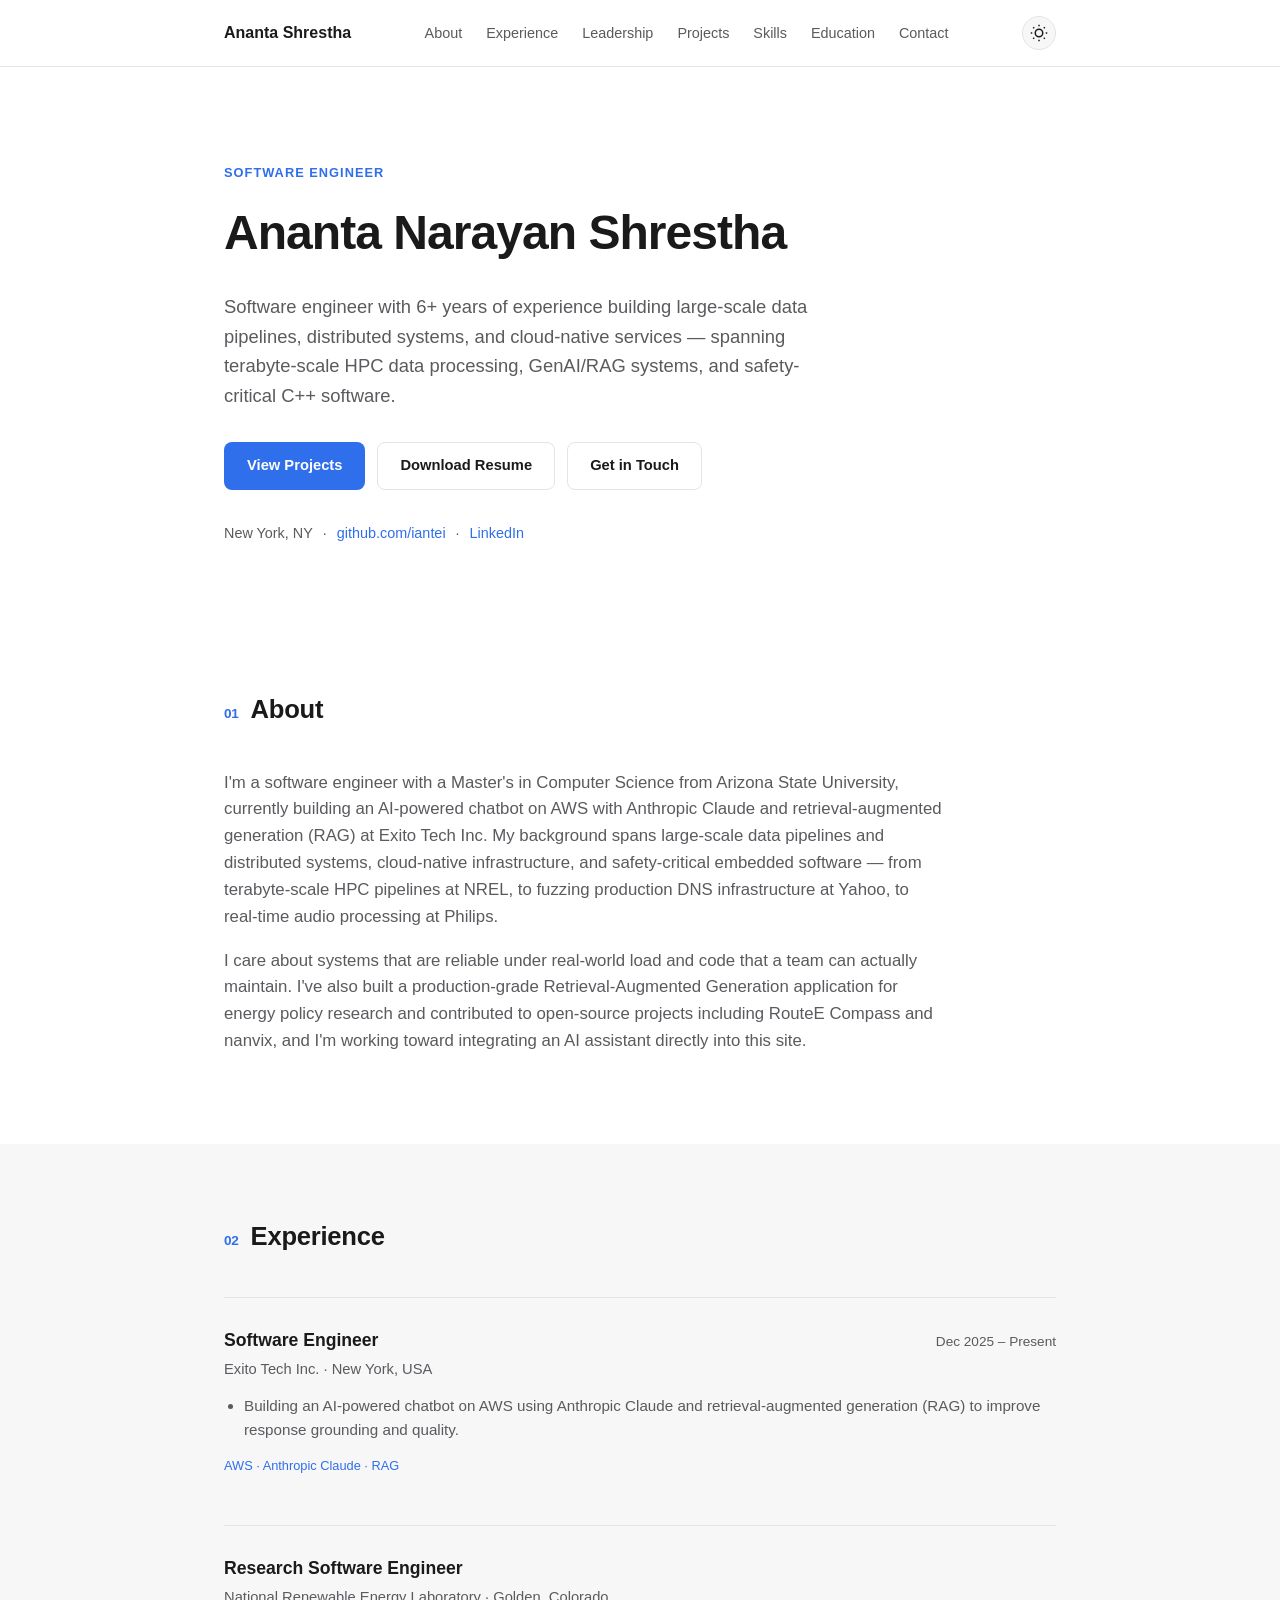
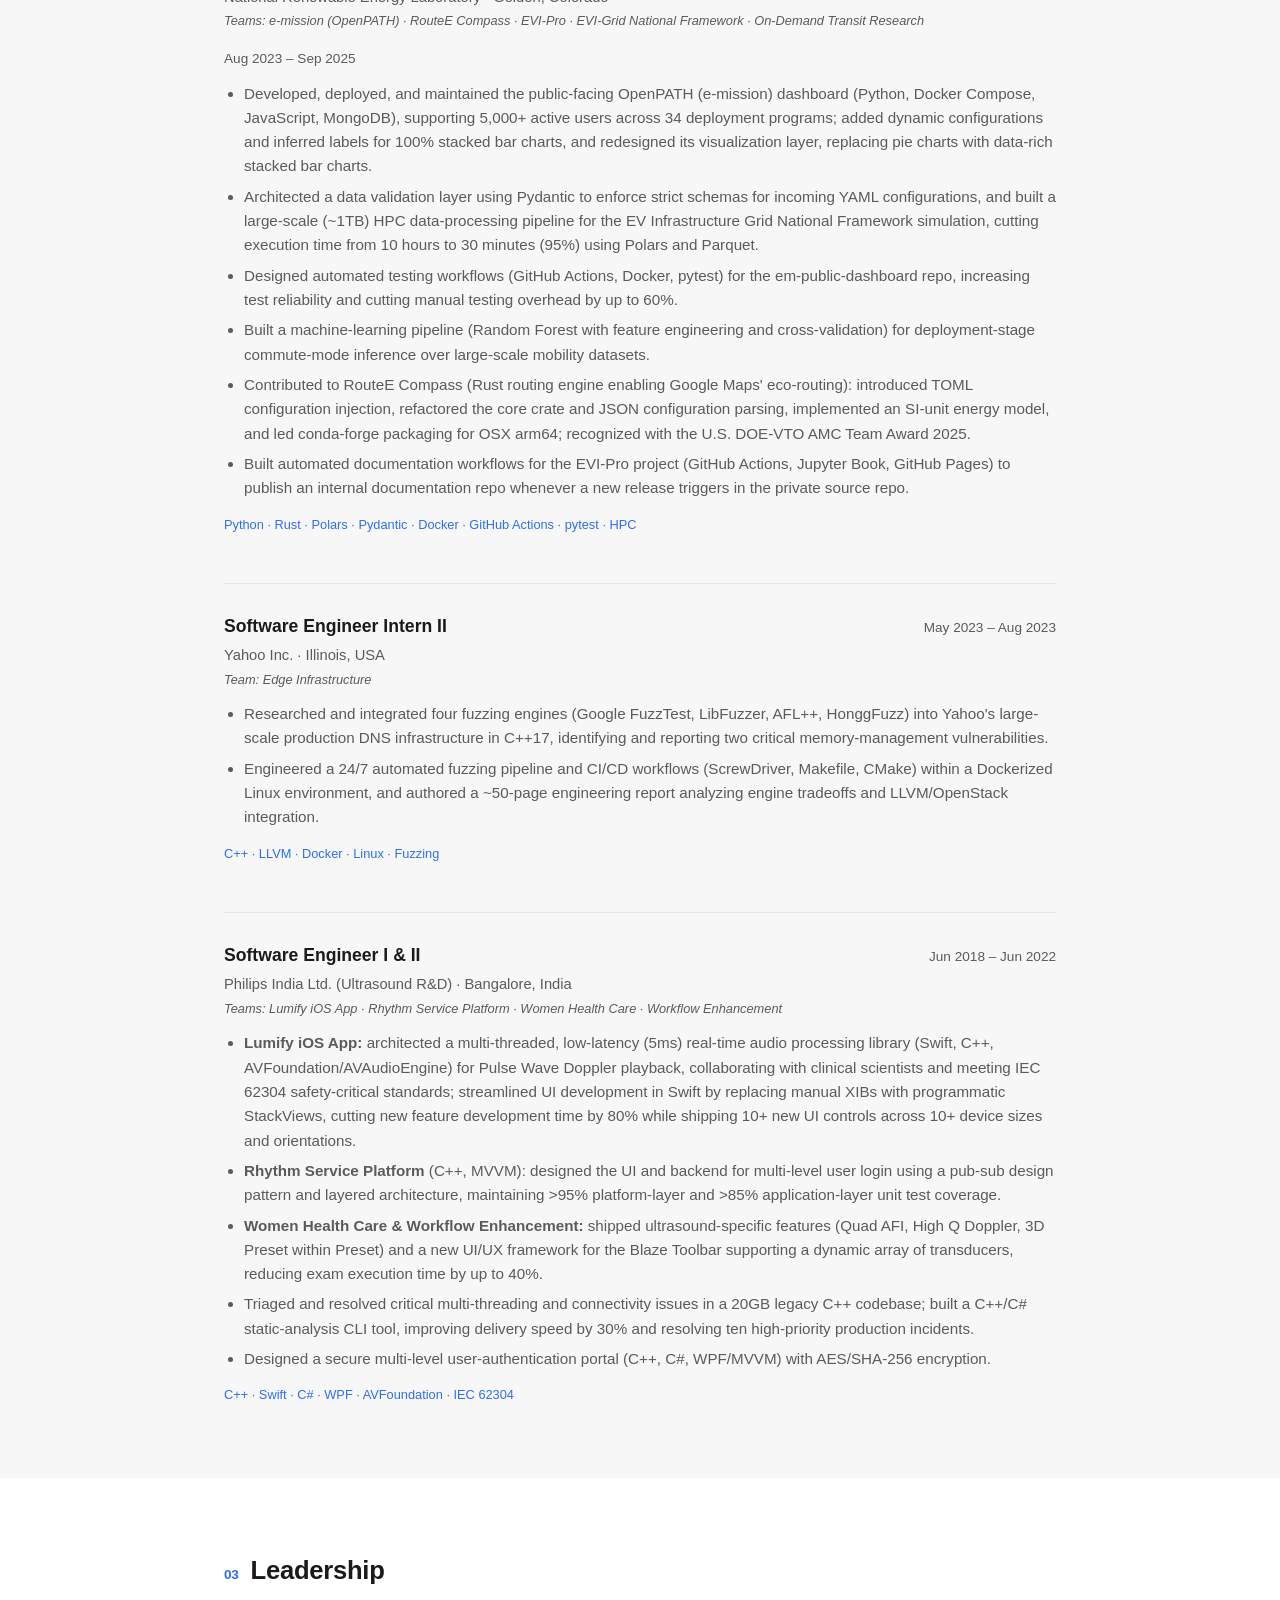
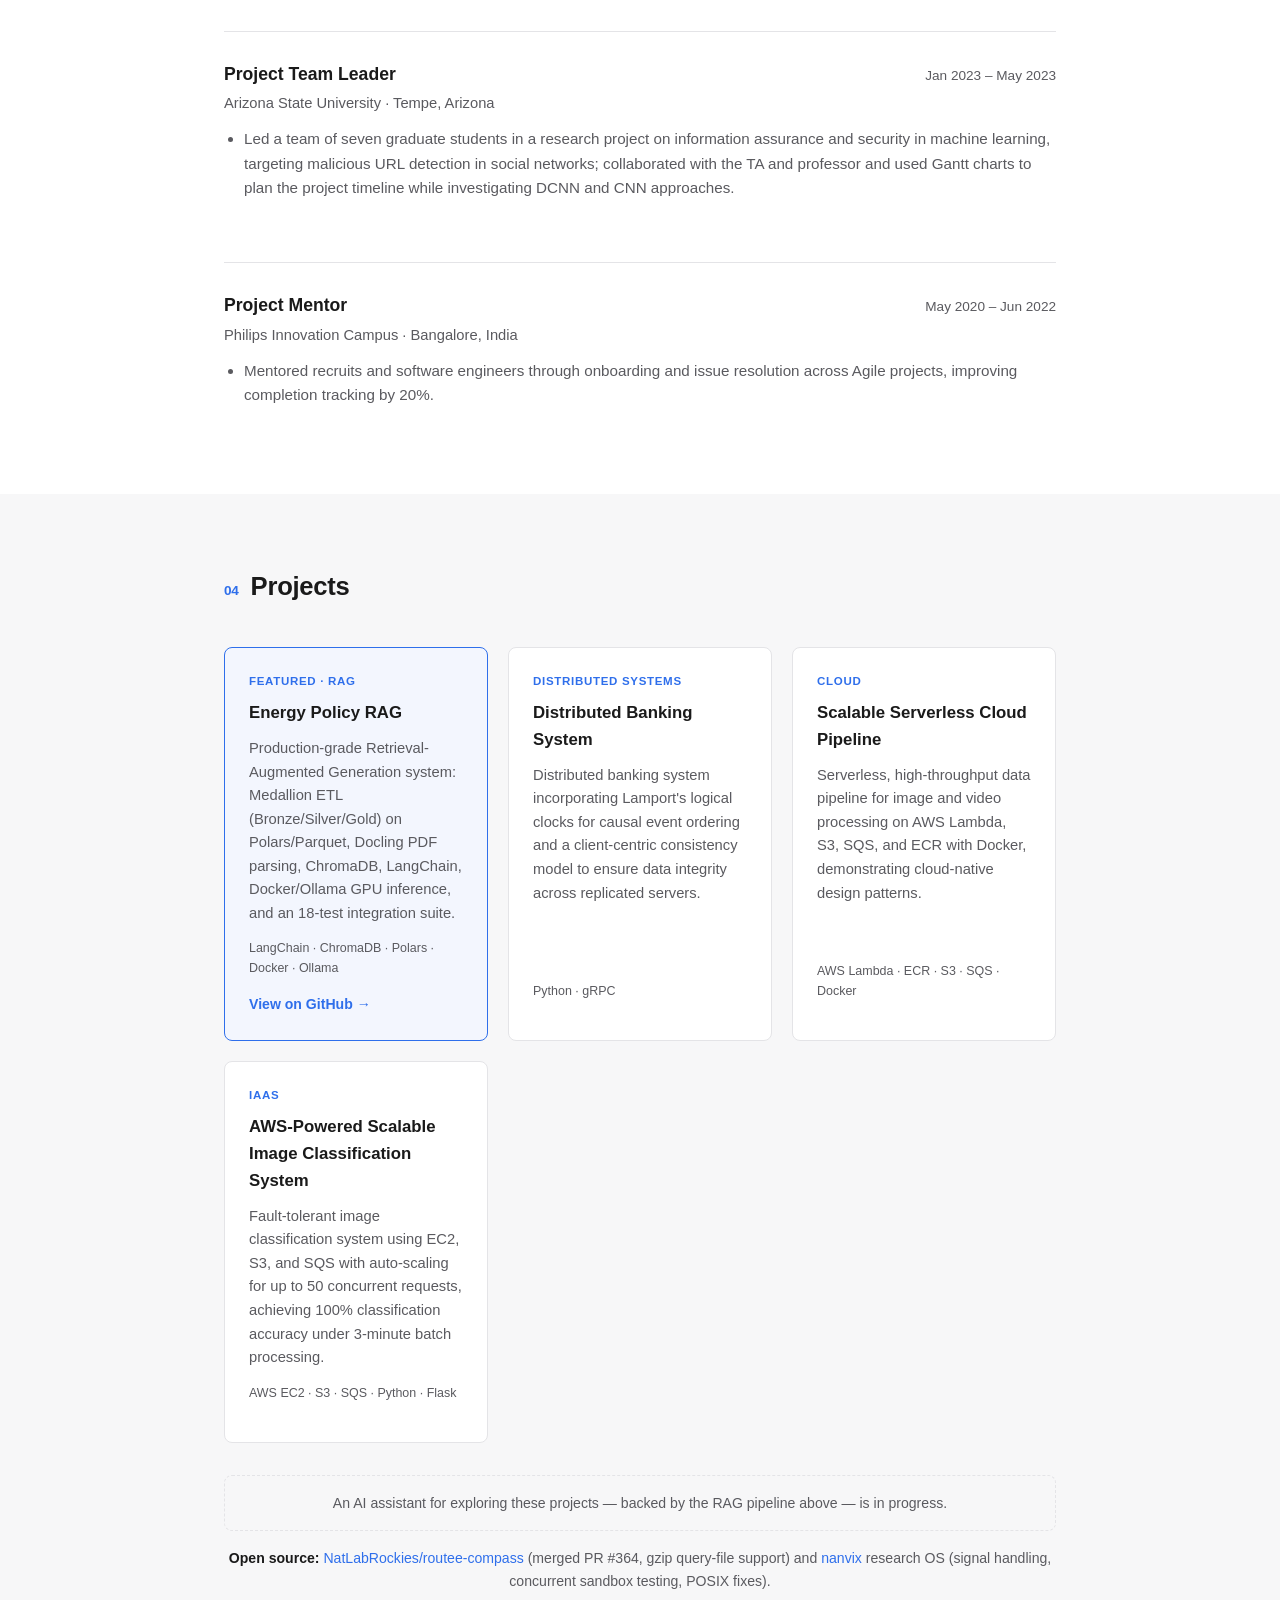
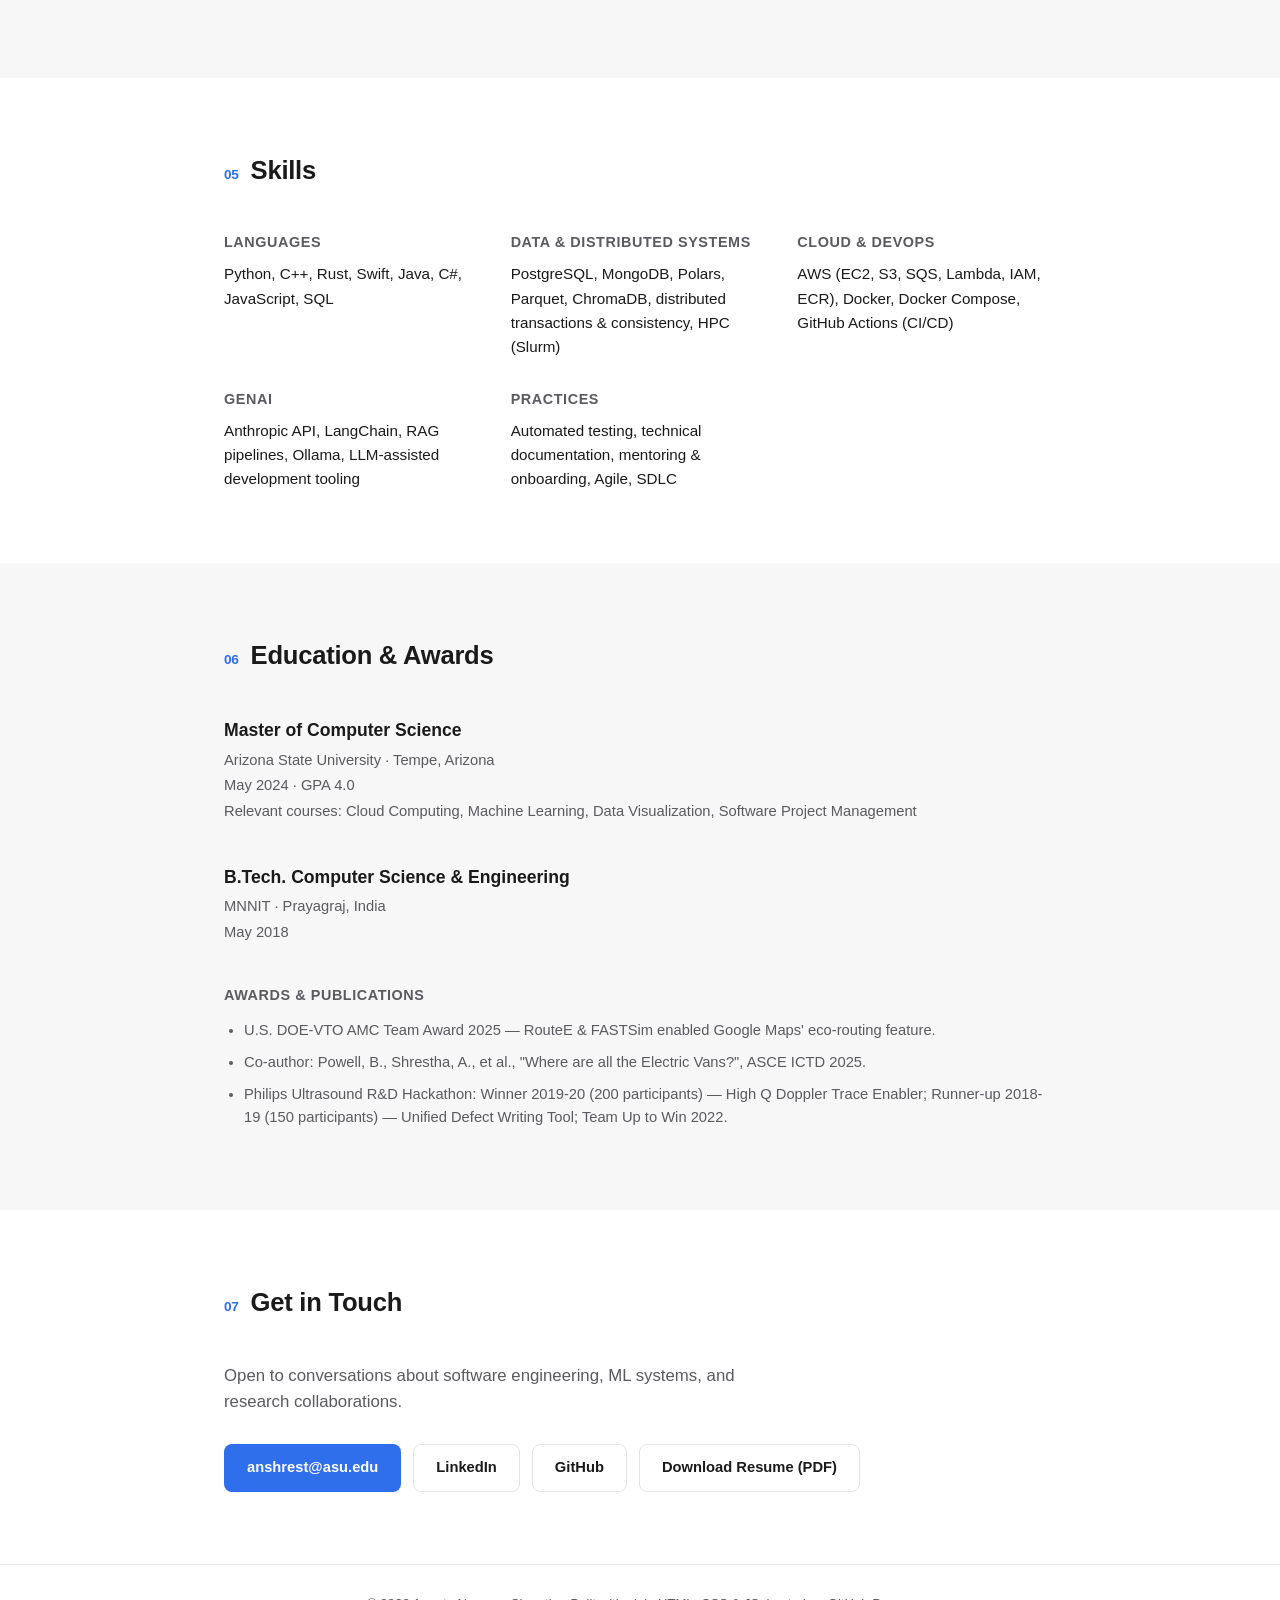
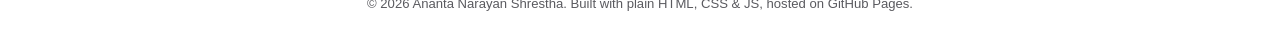
==== index.html @ 51c5fb1a "Expand website detail while keeping resume distilled Add team breakdowns to each experience entry, r" ====
<!DOCTYPE html>
<html lang="en">
<head>
<meta charset="UTF-8">
<meta name="viewport" content="width=device-width, initial-scale=1.0">
<title>Ananta Narayan Shrestha — Software Engineer</title>
<meta name="description" content="Portfolio of Ananta Narayan Shrestha — Software Engineer specializing in ML pipelines, systems programming, and cloud infrastructure.">
<link rel="icon" href="data:,">
<link rel="stylesheet" href="styles.css">
</head>
<body>

<header class="site-header">
  <nav class="nav">
    <a href="#top" class="nav-brand">Ananta Shrestha</a>
    <button class="nav-toggle" id="navToggle" aria-label="Toggle menu" aria-expanded="false">
      <span></span><span></span><span></span>
    </button>
    <ul class="nav-links" id="navLinks">
      <li><a href="#about">About</a></li>
      <li><a href="#experience">Experience</a></li>
      <li><a href="#leadership">Leadership</a></li>
      <li><a href="#projects">Projects</a></li>
      <li><a href="#skills">Skills</a></li>
      <li><a href="#education">Education</a></li>
      <li><a href="#contact">Contact</a></li>
    </ul>
    <button class="theme-toggle" id="themeToggle" aria-label="Toggle dark mode">
      <svg class="icon-sun" width="18" height="18" viewBox="0 0 24 24" fill="none" stroke="currentColor" stroke-width="2"><circle cx="12" cy="12" r="5"/><path d="M12 1v2M12 21v2M4.22 4.22l1.42 1.42M18.36 18.36l1.42 1.42M1 12h2M21 12h2M4.22 19.78l1.42-1.42M18.36 5.64l1.42-1.42"/></svg>
      <svg class="icon-moon" width="18" height="18" viewBox="0 0 24 24" fill="none" stroke="currentColor" stroke-width="2"><path d="M21 12.79A9 9 0 1 1 11.21 3 7 7 0 0 0 21 12.79z"/></svg>
    </button>
  </nav>
</header>

<main id="top">

  <section class="hero">
    <div class="container">
      <p class="eyebrow">Software Engineer</p>
      <h1>Ananta Narayan Shrestha</h1>
      <p class="hero-lede">
        Software engineer with 6+ years of experience building large-scale data pipelines,
        distributed systems, and cloud-native services — spanning terabyte-scale HPC data
        processing, GenAI/RAG systems, and safety-critical C++ software.
      </p>
      <div class="hero-actions">
        <a href="#projects" class="btn btn-primary">View Projects</a>
        <a href="Ananta_Shrestha_Resume.pdf" class="btn btn-secondary" download>Download Resume</a>
        <a href="#contact" class="btn btn-secondary">Get in Touch</a>
      </div>
      <div class="hero-meta">
        <span>New York, NY</span>
        <span aria-hidden="true">·</span>
        <a href="https://github.com/iantei" target="_blank" rel="noopener">github.com/iantei</a>
        <span aria-hidden="true">·</span>
        <a href="https://www.linkedin.com/in/ananta-narayan-shrestha/" target="_blank" rel="noopener">LinkedIn</a>
      </div>
    </div>
  </section>

  <section id="about" class="section">
    <div class="container">
      <h2 class="section-title"><span class="section-num">01</span> About</h2>
      <div class="about-grid">
        <p>
          I'm a software engineer with a Master's in Computer Science from Arizona State University, currently
          building an AI-powered chatbot on AWS with Anthropic Claude and retrieval-augmented generation (RAG)
          at Exito Tech Inc. My background spans large-scale data pipelines and distributed systems, cloud-native
          infrastructure, and safety-critical embedded software — from terabyte-scale HPC pipelines at NREL, to
          fuzzing production DNS infrastructure at Yahoo, to real-time audio processing at Philips.
        </p>
        <p>
          I care about systems that are reliable under real-world load and code that a team can actually
          maintain. I've also built a production-grade Retrieval-Augmented Generation application for energy
          policy research and contributed to open-source projects including RouteE Compass and nanvix, and
          I'm working toward integrating an AI assistant directly into this site.
        </p>
      </div>
    </div>
  </section>

  <section id="experience" class="section section-alt">
    <div class="container">
      <h2 class="section-title"><span class="section-num">02</span> Experience</h2>
      <div class="timeline">

        <article class="timeline-item">
          <div class="timeline-header">
            <div>
              <h3>Software Engineer</h3>
              <p class="timeline-org">Exito Tech Inc. · New York, USA</p>
            </div>
            <p class="timeline-date">Dec 2025 – Present</p>
          </div>
          <ul>
            <li>Building an AI-powered chatbot on AWS using Anthropic Claude and retrieval-augmented generation (RAG) to improve response grounding and quality.</li>
          </ul>
          <p class="timeline-tags">AWS · Anthropic Claude · RAG</p>
        </article>

        <article class="timeline-item">
          <div class="timeline-header">
            <div>
              <h3>Research Software Engineer</h3>
              <p class="timeline-org">National Renewable Energy Laboratory · Golden, Colorado</p>
              <p class="timeline-teams">Teams: e-mission (OpenPATH) · RouteE Compass · EVI-Pro · EVI-Grid National Framework · On-Demand Transit Research</p>
            </div>
            <p class="timeline-date">Aug 2023 – Sep 2025</p>
          </div>
          <ul>
            <li>Developed, deployed, and maintained the public-facing OpenPATH (e-mission) dashboard (Python, Docker Compose, JavaScript, MongoDB), supporting 5,000+ active users across 34 deployment programs; added dynamic configurations and inferred labels for 100% stacked bar charts, and redesigned its visualization layer, replacing pie charts with data-rich stacked bar charts.</li>
            <li>Architected a data validation layer using Pydantic to enforce strict schemas for incoming YAML configurations, and built a large-scale (~1TB) HPC data-processing pipeline for the EV Infrastructure Grid National Framework simulation, cutting execution time from 10 hours to 30 minutes (95%) using Polars and Parquet.</li>
            <li>Designed automated testing workflows (GitHub Actions, Docker, pytest) for the em-public-dashboard repo, increasing test reliability and cutting manual testing overhead by up to 60%.</li>
            <li>Built a machine-learning pipeline (Random Forest with feature engineering and cross-validation) for deployment-stage commute-mode inference over large-scale mobility datasets.</li>
            <li>Contributed to RouteE Compass (Rust routing engine enabling Google Maps' eco-routing): introduced TOML configuration injection, refactored the core crate and JSON configuration parsing, implemented an SI-unit energy model, and led conda-forge packaging for OSX arm64; recognized with the U.S. DOE-VTO AMC Team Award 2025.</li>
            <li>Built automated documentation workflows for the EVI-Pro project (GitHub Actions, Jupyter Book, GitHub Pages) to publish an internal documentation repo whenever a new release triggers in the private source repo.</li>
          </ul>
          <p class="timeline-tags">Python · Rust · Polars · Pydantic · Docker · GitHub Actions · pytest · HPC</p>
        </article>

        <article class="timeline-item">
          <div class="timeline-header">
            <div>
              <h3>Software Engineer Intern II</h3>
              <p class="timeline-org">Yahoo Inc. · Illinois, USA</p>
              <p class="timeline-teams">Team: Edge Infrastructure</p>
            </div>
            <p class="timeline-date">May 2023 – Aug 2023</p>
          </div>
          <ul>
            <li>Researched and integrated four fuzzing engines (Google FuzzTest, LibFuzzer, AFL++, HonggFuzz) into Yahoo's large-scale production DNS infrastructure in C++17, identifying and reporting two critical memory-management vulnerabilities.</li>
            <li>Engineered a 24/7 automated fuzzing pipeline and CI/CD workflows (ScrewDriver, Makefile, CMake) within a Dockerized Linux environment, and authored a ~50-page engineering report analyzing engine tradeoffs and LLVM/OpenStack integration.</li>
          </ul>
          <p class="timeline-tags">C++ · LLVM · Docker · Linux · Fuzzing</p>
        </article>

        <article class="timeline-item">
          <div class="timeline-header">
            <div>
              <h3>Software Engineer I &amp; II</h3>
              <p class="timeline-org">Philips India Ltd. (Ultrasound R&amp;D) · Bangalore, India</p>
              <p class="timeline-teams">Teams: Lumify iOS App · Rhythm Service Platform · Women Health Care · Workflow Enhancement</p>
            </div>
            <p class="timeline-date">Jun 2018 – Jun 2022</p>
          </div>
          <ul>
            <li><strong>Lumify iOS App:</strong> architected a multi-threaded, low-latency (5ms) real-time audio processing library (Swift, C++, AVFoundation/AVAudioEngine) for Pulse Wave Doppler playback, collaborating with clinical scientists and meeting IEC 62304 safety-critical standards; streamlined UI development in Swift by replacing manual XIBs with programmatic StackViews, cutting new feature development time by 80% while shipping 10+ new UI controls across 10+ device sizes and orientations.</li>
            <li><strong>Rhythm Service Platform</strong> (C++, MVVM): designed the UI and backend for multi-level user login using a pub-sub design pattern and layered architecture, maintaining &gt;95% platform-layer and &gt;85% application-layer unit test coverage.</li>
            <li><strong>Women Health Care &amp; Workflow Enhancement:</strong> shipped ultrasound-specific features (Quad AFI, High Q Doppler, 3D Preset within Preset) and a new UI/UX framework for the Blaze Toolbar supporting a dynamic array of transducers, reducing exam execution time by up to 40%.</li>
            <li>Triaged and resolved critical multi-threading and connectivity issues in a 20GB legacy C++ codebase; built a C++/C# static-analysis CLI tool, improving delivery speed by 30% and resolving ten high-priority production incidents.</li>
            <li>Designed a secure multi-level user-authentication portal (C++, C#, WPF/MVVM) with AES/SHA-256 encryption.</li>
          </ul>
          <p class="timeline-tags">C++ · Swift · C# · WPF · AVFoundation · IEC 62304</p>
        </article>

      </div>
    </div>
  </section>

  <section id="leadership" class="section">
    <div class="container">
      <h2 class="section-title"><span class="section-num">03</span> Leadership</h2>
      <div class="timeline">

        <article class="timeline-item">
          <div class="timeline-header">
            <div>
              <h3>Project Team Leader</h3>
              <p class="timeline-org">Arizona State University · Tempe, Arizona</p>
            </div>
            <p class="timeline-date">Jan 2023 – May 2023</p>
          </div>
          <ul>
            <li>Led a team of seven graduate students in a research project on information assurance and security in machine learning, targeting malicious URL detection in social networks; collaborated with the TA and professor and used Gantt charts to plan the project timeline while investigating DCNN and CNN approaches.</li>
          </ul>
        </article>

        <article class="timeline-item">
          <div class="timeline-header">
            <div>
              <h3>Project Mentor</h3>
              <p class="timeline-org">Philips Innovation Campus · Bangalore, India</p>
            </div>
            <p class="timeline-date">May 2020 – Jun 2022</p>
          </div>
          <ul>
            <li>Mentored recruits and software engineers through onboarding and issue resolution across Agile projects, improving completion tracking by 20%.</li>
          </ul>
        </article>

      </div>
    </div>
  </section>

  <section id="projects" class="section section-alt">
    <div class="container">
      <h2 class="section-title"><span class="section-num">04</span> Projects</h2>
      <div class="project-grid">

        <article class="project-card project-card-featured">
          <p class="project-tag">Featured · RAG</p>
          <h3>Energy Policy RAG</h3>
          <p>Production-grade Retrieval-Augmented Generation system: Medallion ETL (Bronze/Silver/Gold) on Polars/Parquet, Docling PDF parsing, ChromaDB, LangChain, Docker/Ollama GPU inference, and an 18-test integration suite.</p>
          <p class="project-tags">LangChain · ChromaDB · Polars · Docker · Ollama</p>
          <a href="https://github.com/iantei/energy-rags" target="_blank" rel="noopener" class="project-link">View on GitHub →</a>
        </article>

        <article class="project-card">
          <p class="project-tag">Distributed Systems</p>
          <h3>Distributed Banking System</h3>
          <p>Distributed banking system incorporating Lamport's logical clocks for causal event ordering and a client-centric consistency model to ensure data integrity across replicated servers.</p>
          <p class="project-tags">Python · gRPC</p>
        </article>

        <article class="project-card">
          <p class="project-tag">Cloud</p>
          <h3>Scalable Serverless Cloud Pipeline</h3>
          <p>Serverless, high-throughput data pipeline for image and video processing on AWS Lambda, S3, SQS, and ECR with Docker, demonstrating cloud-native design patterns.</p>
          <p class="project-tags">AWS Lambda · ECR · S3 · SQS · Docker</p>
        </article>

        <article class="project-card">
          <p class="project-tag">IaaS</p>
          <h3>AWS-Powered Scalable Image Classification System</h3>
          <p>Fault-tolerant image classification system using EC2, S3, and SQS with auto-scaling for up to 50 concurrent requests, achieving 100% classification accuracy under 3-minute batch processing.</p>
          <p class="project-tags">AWS EC2 · S3 · SQS · Python · Flask</p>
        </article>

      </div>
      <p class="ai-assistant-note">An AI assistant for exploring these projects — backed by the RAG pipeline above — is in progress.</p>
      <p class="opensource-note">
        <strong>Open source:</strong>
        <a href="https://github.com/NatLabRockies/routee-compass" target="_blank" rel="noopener">NatLabRockies/routee-compass</a>
        (merged PR #364, gzip query-file support) and
        <a href="https://github.com/nanvix" target="_blank" rel="noopener">nanvix</a>
        research OS (signal handling, concurrent sandbox testing, POSIX fixes).
      </p>
    </div>
  </section>

  <section id="skills" class="section">
    <div class="container">
      <h2 class="section-title"><span class="section-num">05</span> Skills</h2>
      <div class="skills-grid">
        <div class="skill-group">
          <h3>Languages</h3>
          <p>Python, C++, Rust, Swift, Java, C#, JavaScript, SQL</p>
        </div>
        <div class="skill-group">
          <h3>Data &amp; Distributed Systems</h3>
          <p>PostgreSQL, MongoDB, Polars, Parquet, ChromaDB, distributed transactions &amp; consistency, HPC (Slurm)</p>
        </div>
        <div class="skill-group">
          <h3>Cloud &amp; DevOps</h3>
          <p>AWS (EC2, S3, SQS, Lambda, IAM, ECR), Docker, Docker Compose, GitHub Actions (CI/CD)</p>
        </div>
        <div class="skill-group">
          <h3>GenAI</h3>
          <p>Anthropic API, LangChain, RAG pipelines, Ollama, LLM-assisted development tooling</p>
        </div>
        <div class="skill-group">
          <h3>Practices</h3>
          <p>Automated testing, technical documentation, mentoring &amp; onboarding, Agile, SDLC</p>
        </div>
      </div>
    </div>
  </section>

  <section id="education" class="section section-alt">
    <div class="container">
      <h2 class="section-title"><span class="section-num">06</span> Education &amp; Awards</h2>

      <div class="edu-block">
        <h3>Master of Computer Science</h3>
        <p class="timeline-org">Arizona State University · Tempe, Arizona</p>
        <p class="timeline-date">May 2024 · GPA 4.0</p>
        <p>Relevant courses: Cloud Computing, Machine Learning, Data Visualization, Software Project Management</p>
      </div>

      <div class="edu-block">
        <h3>B.Tech. Computer Science &amp; Engineering</h3>
        <p class="timeline-org">MNNIT · Prayagraj, India</p>
        <p class="timeline-date">May 2018</p>
      </div>

      <div class="award-list">
        <h3>Awards &amp; Publications</h3>
        <ul>
          <li>U.S. DOE-VTO AMC Team Award 2025 — RouteE &amp; FASTSim enabled Google Maps' eco-routing feature.</li>
          <li>Co-author: Powell, B., Shrestha, A., et al., "Where are all the Electric Vans?", ASCE ICTD 2025.</li>
          <li>Philips Ultrasound R&amp;D Hackathon: Winner 2019-20 (200 participants) — High Q Doppler Trace Enabler; Runner-up 2018-19 (150 participants) — Unified Defect Writing Tool; Team Up to Win 2022.</li>
        </ul>
      </div>
    </div>
  </section>

  <section id="contact" class="section">
    <div class="container">
      <h2 class="section-title"><span class="section-num">07</span> Get in Touch</h2>
      <p class="contact-lede">Open to conversations about software engineering, ML systems, and research collaborations.</p>
      <div class="contact-links">
        <a href="mailto:anshrest@asu.edu" class="btn btn-primary">anshrest@asu.edu</a>
        <a href="https://www.linkedin.com/in/ananta-narayan-shrestha/" target="_blank" rel="noopener" class="btn btn-secondary">LinkedIn</a>
        <a href="https://github.com/iantei" target="_blank" rel="noopener" class="btn btn-secondary">GitHub</a>
        <a href="Ananta_Shrestha_Resume.pdf" class="btn btn-secondary" download>Download Resume (PDF)</a>
      </div>
    </div>
  </section>

</main>

<footer class="site-footer">
  <div class="container">
    <p>© <span id="year"></span> Ananta Narayan Shrestha. Built with plain HTML, CSS &amp; JS, hosted on GitHub Pages.</p>
  </div>
</footer>

<script src="script.js"></script>
</body>
</html>
---- styles.css ----
:root {
  --bg: #ffffff;
  --bg-alt: #f7f7f8;
  --text: #1a1a1a;
  --text-muted: #5a5a5f;
  --border: #e4e4e7;
  --accent: #2f6feb;
  --accent-text: #ffffff;
  --radius: 8px;
  --max-width: 880px;
  --font-sans: -apple-system, BlinkMacSystemFont, "Segoe UI", Roboto, Helvetica, Arial, sans-serif;
}

:root[data-theme="dark"] {
  --bg: #121212;
  --bg-alt: #191919;
  --text: #eaeaea;
  --text-muted: #a0a0a5;
  --border: #2a2a2d;
  --accent: #5b9dff;
  --accent-text: #0b0b0b;
}

@media (prefers-color-scheme: dark) {
  :root:not([data-theme="light"]) {
    --bg: #121212;
    --bg-alt: #191919;
    --text: #eaeaea;
    --text-muted: #a0a0a5;
    --border: #2a2a2d;
    --accent: #5b9dff;
    --accent-text: #0b0b0b;
  }
}

* { box-sizing: border-box; }

html {
  scroll-behavior: smooth;
}

body {
  margin: 0;
  font-family: var(--font-sans);
  background: var(--bg);
  color: var(--text);
  line-height: 1.6;
  -webkit-font-smoothing: antialiased;
  transition: background 0.2s ease, color 0.2s ease;
}

.container {
  max-width: var(--max-width);
  margin: 0 auto;
  padding: 0 24px;
}

a {
  color: var(--accent);
  text-decoration: none;
}
a:hover { text-decoration: underline; }

/* Header / Nav */
.site-header {
  position: sticky;
  top: 0;
  z-index: 100;
  background: color-mix(in srgb, var(--bg) 88%, transparent);
  backdrop-filter: blur(8px);
  border-bottom: 1px solid var(--border);
}

.nav {
  max-width: var(--max-width);
  margin: 0 auto;
  padding: 16px 24px;
  display: flex;
  align-items: center;
  justify-content: space-between;
  gap: 16px;
}

.nav-brand {
  font-weight: 600;
  color: var(--text);
  font-size: 1rem;
  text-decoration: none;
}

.nav-links {
  list-style: none;
  display: flex;
  gap: 24px;
  margin: 0;
  padding: 0;
}

.nav-links a {
  color: var(--text-muted);
  font-size: 0.9rem;
  font-weight: 500;
}
.nav-links a:hover {
  color: var(--text);
  text-decoration: none;
}

.theme-toggle {
  border: 1px solid var(--border);
  background: var(--bg-alt);
  color: var(--text);
  border-radius: 999px;
  width: 34px;
  height: 34px;
  display: flex;
  align-items: center;
  justify-content: center;
  cursor: pointer;
  flex-shrink: 0;
}
.theme-toggle .icon-moon { display: none; }
:root[data-theme="dark"] .theme-toggle .icon-sun { display: none; }
:root[data-theme="dark"] .theme-toggle .icon-moon { display: block; }
@media (prefers-color-scheme: dark) {
  :root:not([data-theme="light"]) .theme-toggle .icon-sun { display: none; }
  :root:not([data-theme="light"]) .theme-toggle .icon-moon { display: block; }
}

.nav-toggle {
  display: none;
  flex-direction: column;
  gap: 4px;
  background: none;
  border: none;
  cursor: pointer;
  padding: 8px;
}
.nav-toggle span {
  width: 20px;
  height: 2px;
  background: var(--text);
  display: block;
}

/* Hero */
.hero {
  padding: 96px 0 72px;
}
.eyebrow {
  text-transform: uppercase;
  letter-spacing: 0.08em;
  font-size: 0.8rem;
  font-weight: 600;
  color: var(--accent);
  margin: 0 0 12px;
}
.hero h1 {
  font-size: clamp(2rem, 5vw, 3rem);
  margin: 0 0 20px;
  letter-spacing: -0.02em;
}
.hero-lede {
  font-size: 1.15rem;
  color: var(--text-muted);
  max-width: 620px;
  margin: 0 0 32px;
}
.hero-actions {
  display: flex;
  gap: 12px;
  flex-wrap: wrap;
  margin-bottom: 32px;
}
.hero-meta {
  display: flex;
  gap: 10px;
  align-items: center;
  color: var(--text-muted);
  font-size: 0.9rem;
  flex-wrap: wrap;
}

/* Buttons */
.btn {
  display: inline-block;
  padding: 11px 22px;
  border-radius: var(--radius);
  font-weight: 600;
  font-size: 0.92rem;
  text-decoration: none;
  border: 1px solid transparent;
}
.btn:hover { text-decoration: none; }
.btn-primary {
  background: var(--accent);
  color: var(--accent-text);
}
.btn-primary:hover { opacity: 0.9; }
.btn-secondary {
  background: transparent;
  color: var(--text);
  border-color: var(--border);
}
.btn-secondary:hover { background: var(--bg-alt); }

/* Sections */
.section {
  padding: 72px 0;
}
.section-alt {
  background: var(--bg-alt);
}
.section-title {
  font-size: 1.6rem;
  margin: 0 0 40px;
  display: flex;
  align-items: baseline;
  gap: 12px;
  letter-spacing: -0.01em;
}
.section-num {
  font-size: 0.85rem;
  color: var(--accent);
  font-weight: 700;
  font-variant-numeric: tabular-nums;
}

.about-grid p {
  color: var(--text-muted);
  font-size: 1.05rem;
  max-width: 720px;
}

/* Timeline */
.timeline {
  display: flex;
  flex-direction: column;
  gap: 48px;
}
.timeline-item {
  border-top: 1px solid var(--border);
  padding-top: 28px;
}
.timeline-header {
  display: flex;
  justify-content: space-between;
  align-items: baseline;
  gap: 16px;
  flex-wrap: wrap;
  margin-bottom: 12px;
}
.timeline-header h3 {
  margin: 0 0 4px;
  font-size: 1.1rem;
}
.timeline-org {
  margin: 0;
  color: var(--text-muted);
  font-size: 0.92rem;
}
.timeline-teams {
  margin: 2px 0 0;
  color: var(--text-muted);
  font-size: 0.8rem;
  font-style: italic;
}
.timeline-date {
  margin: 0;
  color: var(--text-muted);
  font-size: 0.85rem;
  white-space: nowrap;
  font-variant-numeric: tabular-nums;
}
.timeline-item ul {
  margin: 0 0 14px;
  padding-left: 20px;
  color: var(--text-muted);
  font-size: 0.95rem;
}
.timeline-item li { margin-bottom: 6px; }
.timeline-tags {
  margin: 0;
  font-size: 0.8rem;
  color: var(--accent);
  font-weight: 500;
}

/* Projects */
.project-grid {
  display: grid;
  grid-template-columns: repeat(auto-fit, minmax(260px, 1fr));
  gap: 20px;
}
.project-card {
  border: 1px solid var(--border);
  border-radius: var(--radius);
  padding: 24px;
  background: var(--bg);
  display: flex;
  flex-direction: column;
}
.project-card-featured {
  border-color: var(--accent);
  background: color-mix(in srgb, var(--accent) 6%, var(--bg));
}
.project-tag {
  font-size: 0.72rem;
  text-transform: uppercase;
  letter-spacing: 0.06em;
  font-weight: 700;
  color: var(--accent);
  margin: 0 0 10px;
}
.project-card h3 {
  margin: 0 0 10px;
  font-size: 1.05rem;
}
.project-card p:not(.project-tag):not(.project-tags) {
  color: var(--text-muted);
  font-size: 0.92rem;
  flex-grow: 1;
  margin: 0 0 14px;
}
.project-tags {
  font-size: 0.78rem;
  color: var(--text-muted);
  margin: 0 0 14px;
}
.project-link {
  font-size: 0.88rem;
  font-weight: 600;
}
.ai-assistant-note {
  margin-top: 32px;
  padding: 16px 20px;
  border: 1px dashed var(--border);
  border-radius: var(--radius);
  color: var(--text-muted);
  font-size: 0.88rem;
  text-align: center;
}

.opensource-note {
  margin-top: 16px;
  color: var(--text-muted);
  font-size: 0.88rem;
  text-align: center;
}
.opensource-note strong {
  color: var(--text);
}

/* Skills */
.skills-grid {
  display: grid;
  grid-template-columns: repeat(auto-fit, minmax(220px, 1fr));
  gap: 28px;
}
.skill-group h3 {
  font-size: 0.9rem;
  margin: 0 0 8px;
  text-transform: uppercase;
  letter-spacing: 0.04em;
  color: var(--text-muted);
}
.skill-group p {
  margin: 0;
  font-size: 0.95rem;
}

/* Education */
.edu-block { margin-bottom: 40px; }
.edu-block h3 { margin: 0 0 4px; font-size: 1.1rem; }
.edu-block p { margin: 2px 0; color: var(--text-muted); font-size: 0.92rem; }

.award-list h3 {
  font-size: 0.9rem;
  text-transform: uppercase;
  letter-spacing: 0.04em;
  color: var(--text-muted);
  margin: 0 0 12px;
}
.award-list ul {
  margin: 0;
  padding-left: 20px;
  color: var(--text-muted);
  font-size: 0.92rem;
}
.award-list li { margin-bottom: 8px; }

/* Contact */
.contact-lede {
  color: var(--text-muted);
  font-size: 1.05rem;
  max-width: 520px;
  margin: 0 0 28px;
}
.contact-links {
  display: flex;
  gap: 12px;
  flex-wrap: wrap;
}

/* Footer */
.site-footer {
  border-top: 1px solid var(--border);
  padding: 28px 0;
}
.site-footer p {
  margin: 0;
  color: var(--text-muted);
  font-size: 0.82rem;
  text-align: center;
}

/* Mobile */
@media (max-width: 700px) {
  .nav-toggle { display: flex; }
  .nav-links {
    position: absolute;
    top: 100%;
    left: 0;
    right: 0;
    background: var(--bg);
    border-bottom: 1px solid var(--border);
    flex-direction: column;
    padding: 16px 24px;
    gap: 16px;
    display: none;
  }
  .nav-links.open { display: flex; }
  .hero { padding: 64px 0 48px; }
  .section { padding: 56px 0; }
}
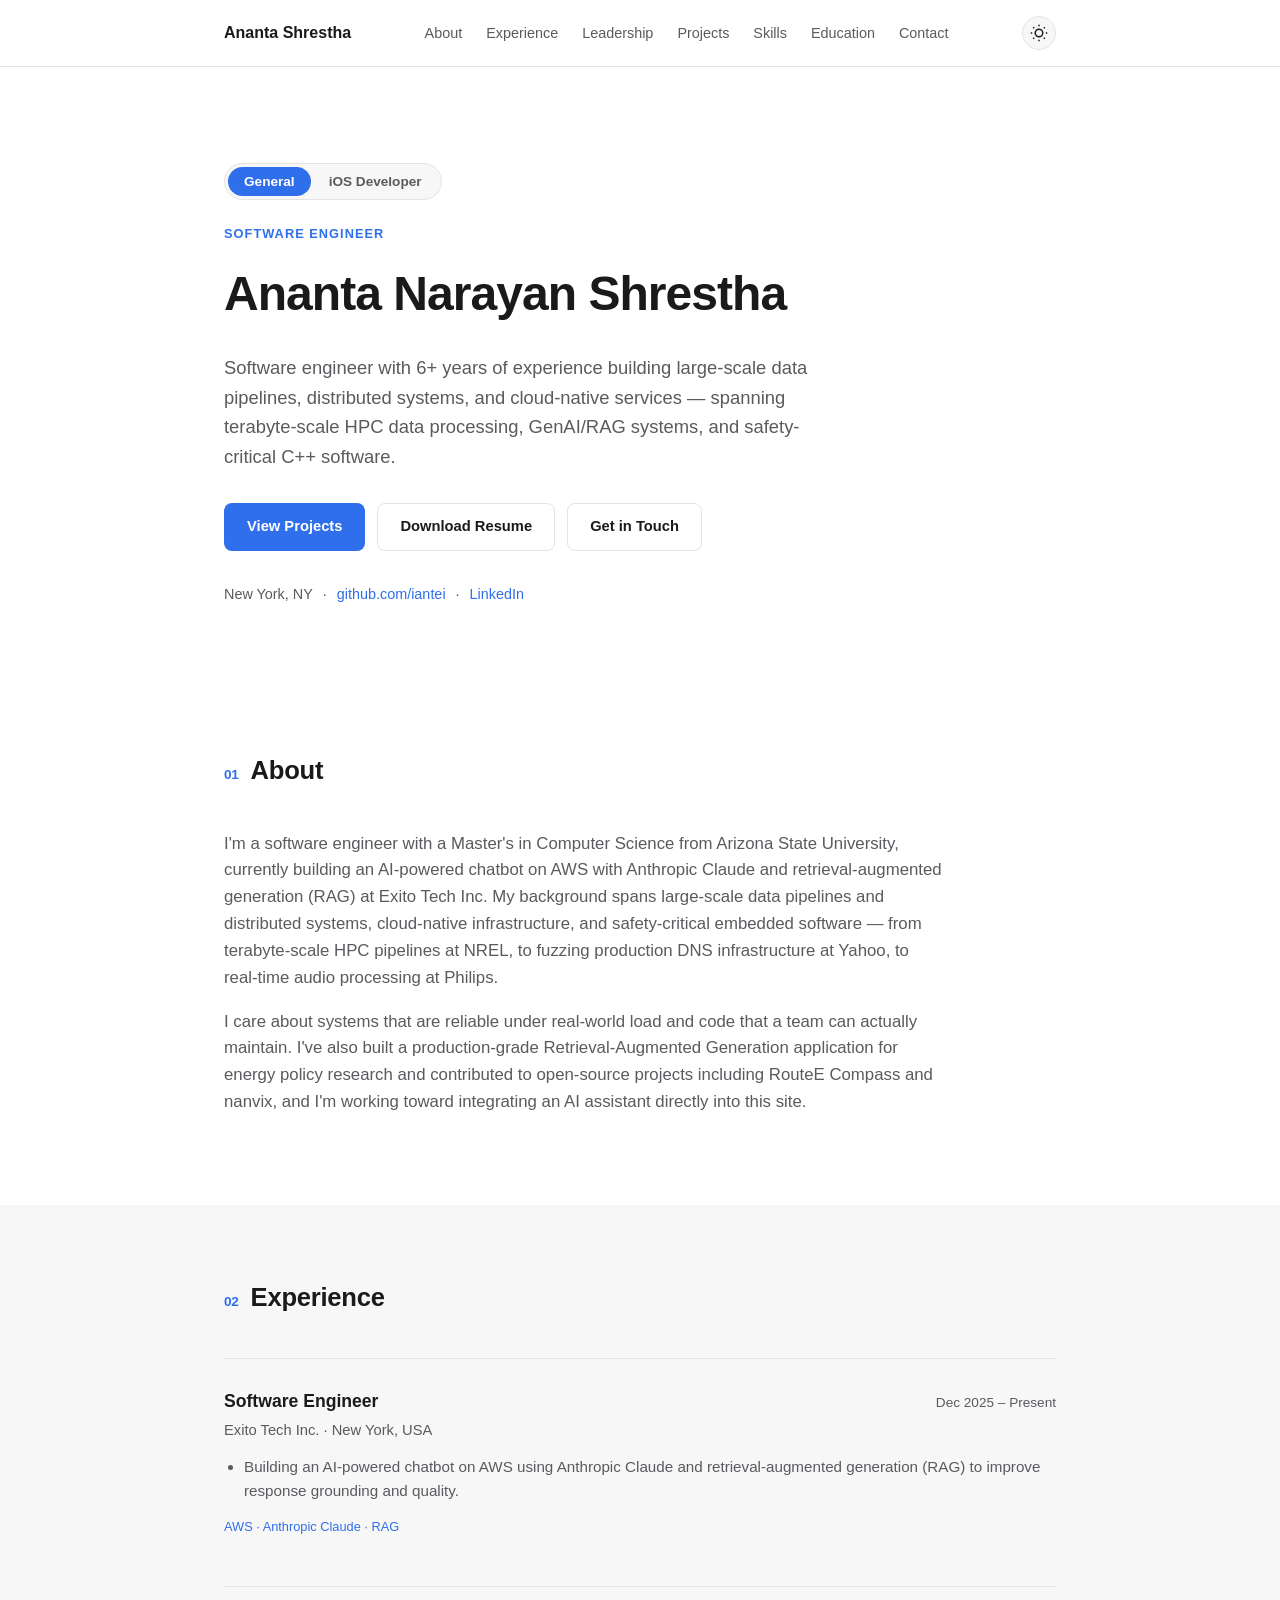
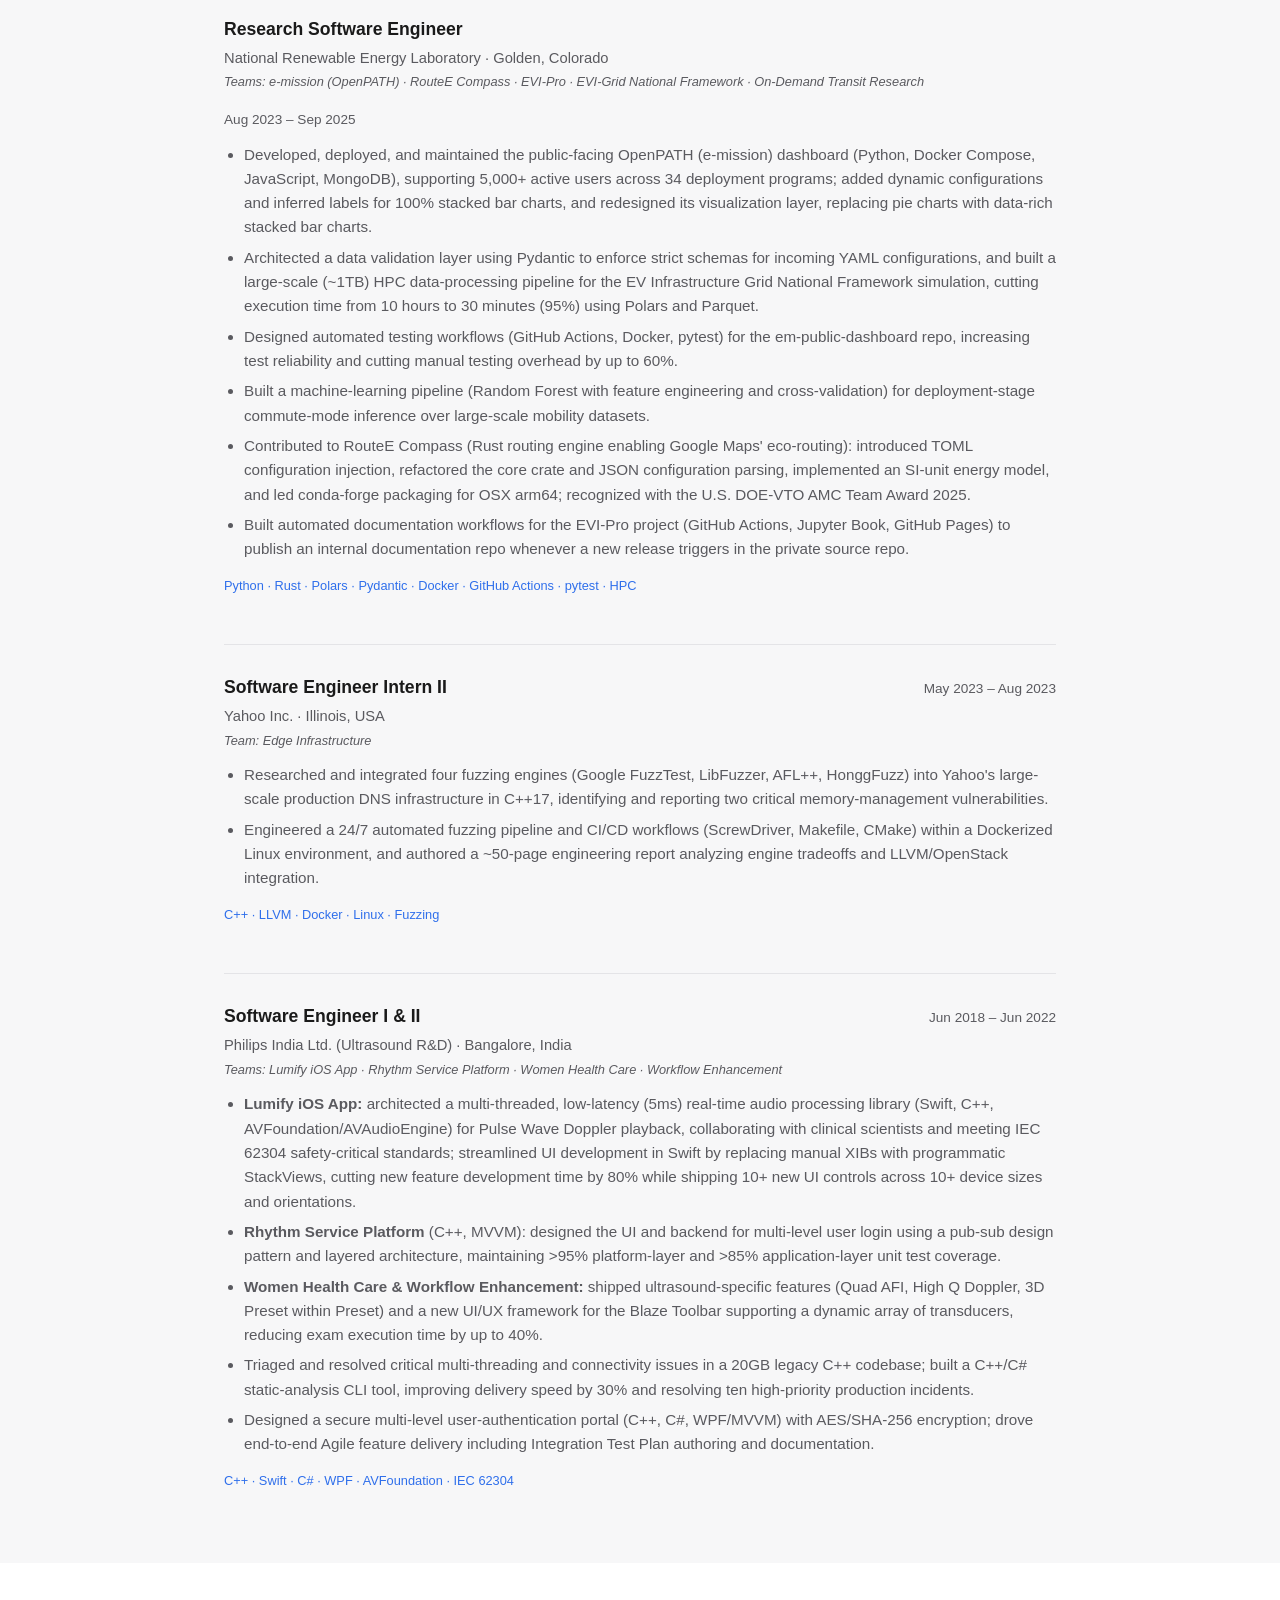
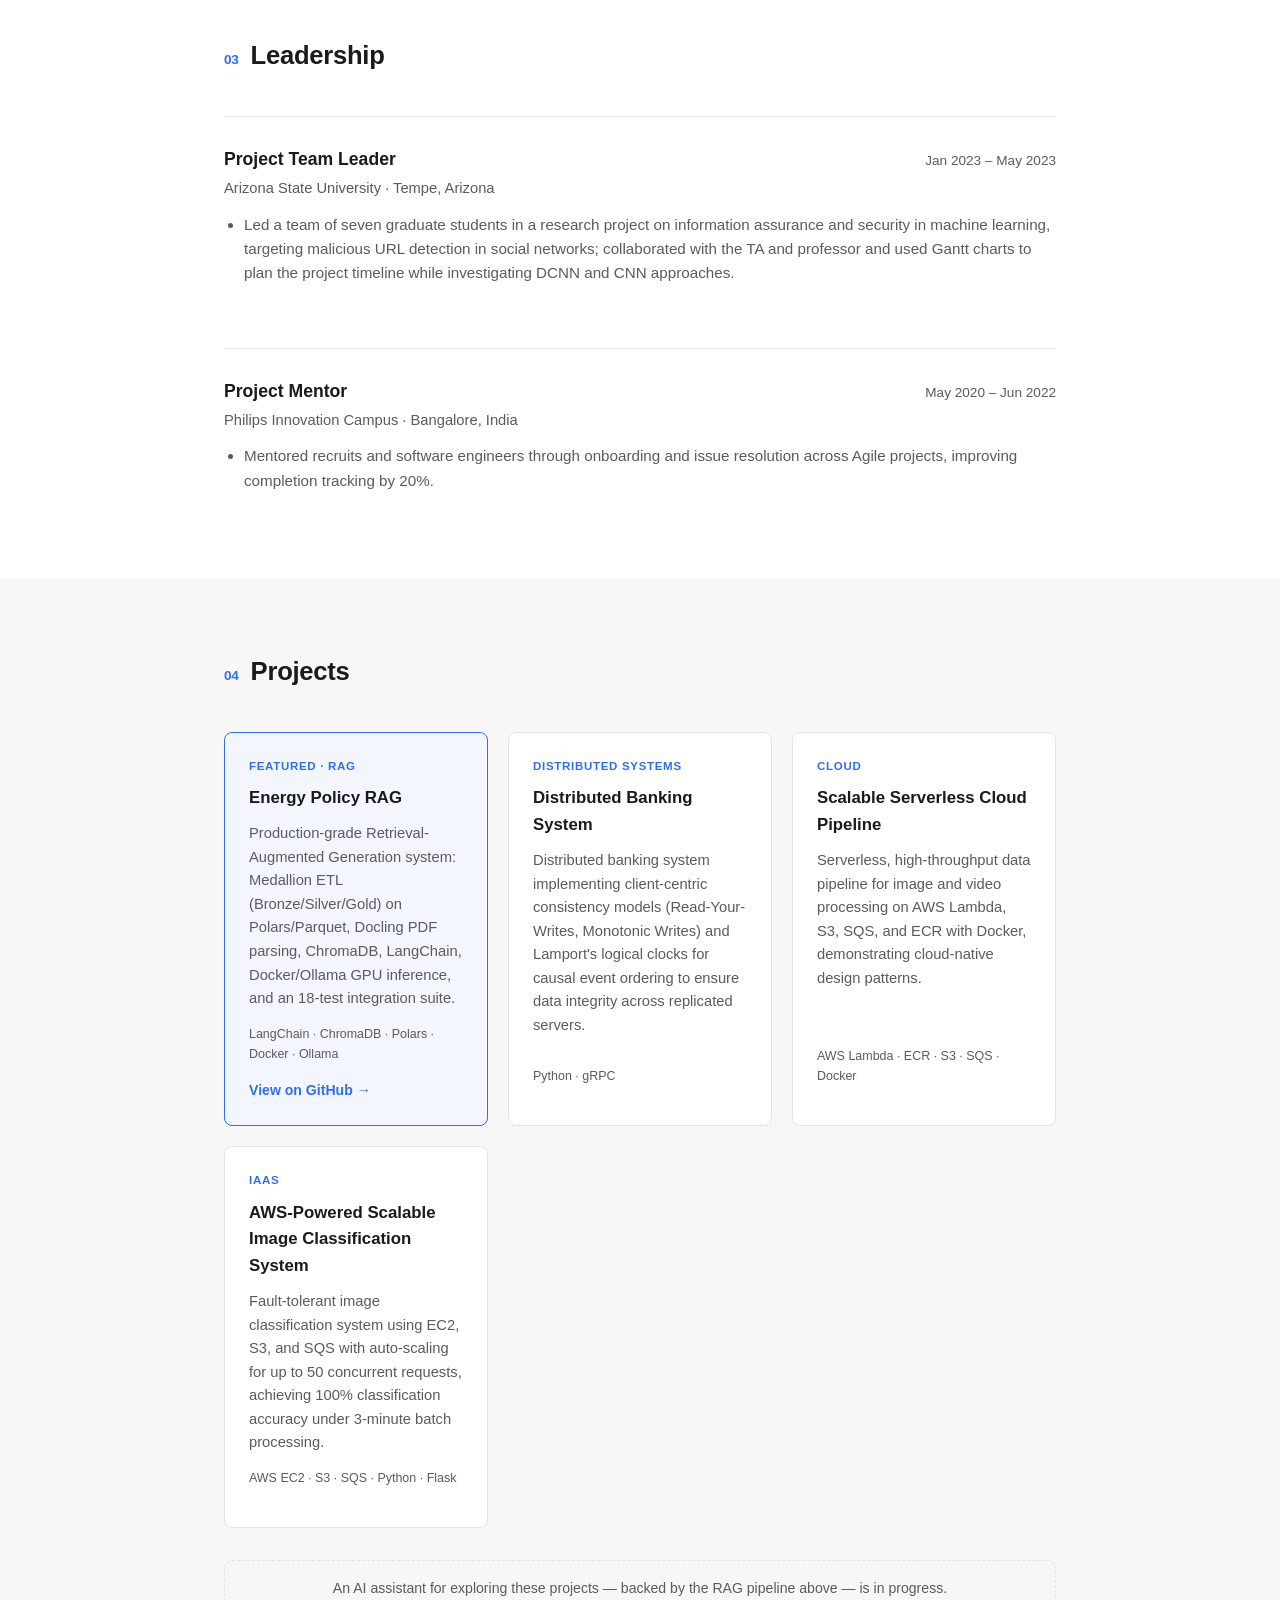
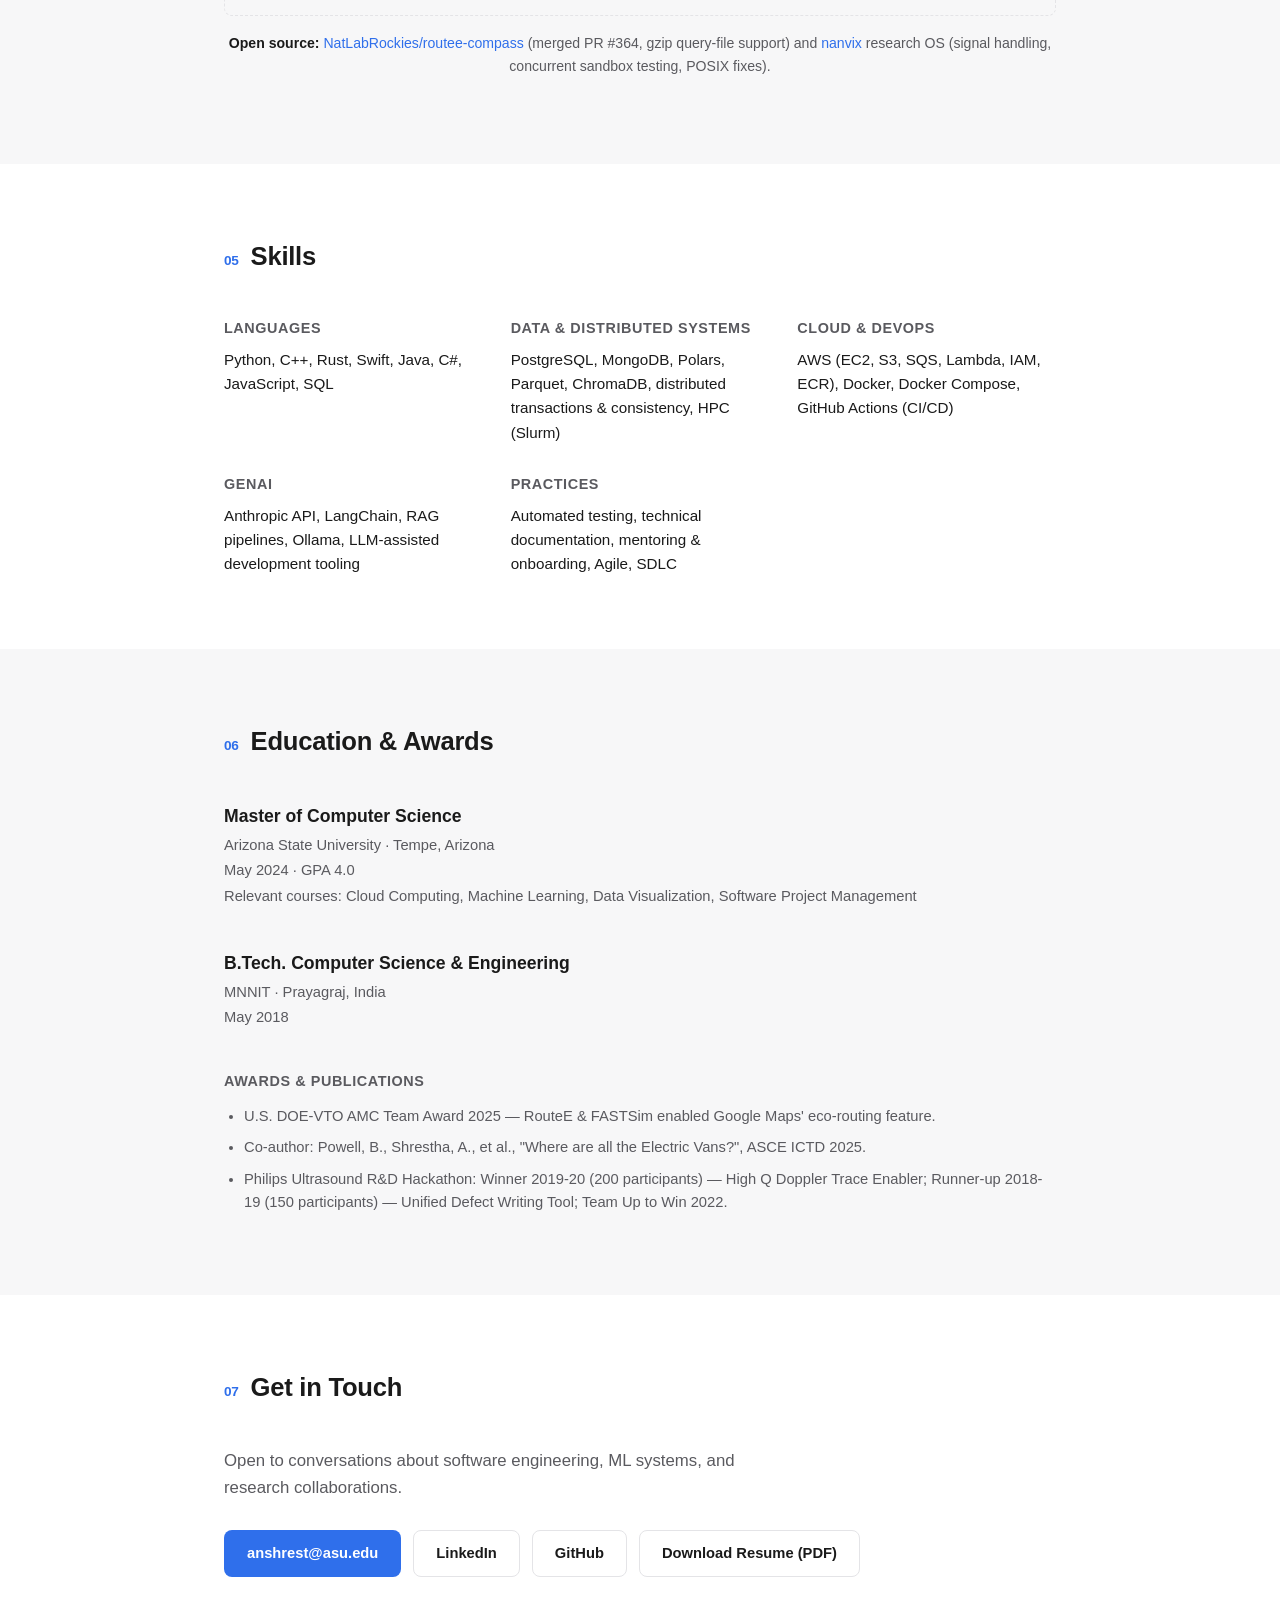
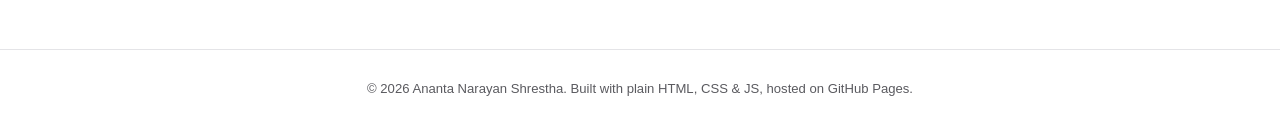
==== commit 8d152172: "Add General / iOS Developer mode toggle Adds a segmented control at the top of the hero that swaps t" ====
--- a/index.html
+++ b/index.html
@@ -36,16 +36,24 @@
 
   <section class="hero">
     <div class="container">
-      <p class="eyebrow">Software Engineer</p>
+      <div class="mode-toggle" role="group" aria-label="Portfolio focus">
+        <button type="button" class="mode-btn active" data-mode="general">General</button>
+        <button type="button" class="mode-btn" data-mode="ios">iOS Developer</button>
+      </div>
+      <p class="eyebrow" data-text-general="Software Engineer" data-text-ios="iOS &amp; Systems Engineer">Software Engineer</p>
       <h1>Ananta Narayan Shrestha</h1>
-      <p class="hero-lede">
+      <p class="hero-lede"
+         data-text-general="Software engineer with 6+ years of experience building large-scale data pipelines, distributed systems, and cloud-native services — spanning terabyte-scale HPC data processing, GenAI/RAG systems, and safety-critical C++ software."
+         data-text-ios="iOS and systems engineer with 6+ years of experience, including 4 years shipping FDA-regulated software at Philips — where I was the sole developer of a real-time audio module for the Lumify iOS app (Swift, C++, AVFoundation), owning it from requirements through delivery.">
         Software engineer with 6+ years of experience building large-scale data pipelines,
         distributed systems, and cloud-native services — spanning terabyte-scale HPC data
         processing, GenAI/RAG systems, and safety-critical C++ software.
       </p>
       <div class="hero-actions">
         <a href="#projects" class="btn btn-primary">View Projects</a>
-        <a href="Ananta_Shrestha_Resume.pdf" class="btn btn-secondary" download>Download Resume</a>
+        <a href="Ananta_Shrestha_Resume.pdf" class="btn btn-secondary" download
+           data-href-general="Ananta_Shrestha_Resume.pdf" data-href-ios="Ananta_Shrestha_Resume_iOS.pdf"
+           data-label-general="Download Resume" data-label-ios="Download Resume (iOS)">Download Resume</a>
         <a href="#contact" class="btn btn-secondary">Get in Touch</a>
       </div>
       <div class="hero-meta">
@@ -62,7 +70,8 @@
     <div class="container">
       <h2 class="section-title"><span class="section-num">01</span> About</h2>
       <div class="about-grid">
-        <p>
+        <p data-text-general="I'm a software engineer with a Master's in Computer Science from Arizona State University, currently building an AI-powered chatbot on AWS with Anthropic Claude and retrieval-augmented generation (RAG) at Exito Tech Inc. My background spans large-scale data pipelines and distributed systems, cloud-native infrastructure, and safety-critical embedded software — from terabyte-scale HPC pipelines at NREL, to fuzzing production DNS infrastructure at Yahoo, to real-time audio processing at Philips."
+           data-text-ios="I'm an iOS and systems engineer with a Master's in Computer Science from Arizona State University. At Philips Ultrasound R&amp;D I was the sole developer of a real-time, low-latency audio module for the Lumify iOS app (Swift, C++, AVFoundation/AVAudioEngine), shipped in an FDA-regulated App Store medical product — owning it from requirements through delivery. I'm currently building an AI-powered chatbot on AWS with Anthropic Claude and RAG at Exito Tech Inc.">
           I'm a software engineer with a Master's in Computer Science from Arizona State University, currently
           building an AI-powered chatbot on AWS with Anthropic Claude and retrieval-augmented generation (RAG)
           at Exito Tech Inc. My background spans large-scale data pipelines and distributed systems, cloud-native
@@ -98,7 +107,7 @@
           <p class="timeline-tags">AWS · Anthropic Claude · RAG</p>
         </article>
 
-        <article class="timeline-item">
+        <article class="timeline-item" data-emphasis="ios-secondary">
           <div class="timeline-header">
             <div>
               <h3>Research Software Engineer</h3>
@@ -134,7 +143,7 @@
           <p class="timeline-tags">C++ · LLVM · Docker · Linux · Fuzzing</p>
         </article>
 
-        <article class="timeline-item">
+        <article class="timeline-item" data-emphasis="ios-primary">
           <div class="timeline-header">
             <div>
               <h3>Software Engineer I &amp; II</h3>
@@ -148,7 +157,7 @@
             <li><strong>Rhythm Service Platform</strong> (C++, MVVM): designed the UI and backend for multi-level user login using a pub-sub design pattern and layered architecture, maintaining &gt;95% platform-layer and &gt;85% application-layer unit test coverage.</li>
             <li><strong>Women Health Care &amp; Workflow Enhancement:</strong> shipped ultrasound-specific features (Quad AFI, High Q Doppler, 3D Preset within Preset) and a new UI/UX framework for the Blaze Toolbar supporting a dynamic array of transducers, reducing exam execution time by up to 40%.</li>
             <li>Triaged and resolved critical multi-threading and connectivity issues in a 20GB legacy C++ codebase; built a C++/C# static-analysis CLI tool, improving delivery speed by 30% and resolving ten high-priority production incidents.</li>
-            <li>Designed a secure multi-level user-authentication portal (C++, C#, WPF/MVVM) with AES/SHA-256 encryption.</li>
+            <li>Designed a secure multi-level user-authentication portal (C++, C#, WPF/MVVM) with AES/SHA-256 encryption; drove end-to-end Agile feature delivery including Integration Test Plan authoring and documentation.</li>
           </ul>
           <p class="timeline-tags">C++ · Swift · C# · WPF · AVFoundation · IEC 62304</p>
         </article>
@@ -208,7 +217,7 @@
         <article class="project-card">
           <p class="project-tag">Distributed Systems</p>
           <h3>Distributed Banking System</h3>
-          <p>Distributed banking system incorporating Lamport's logical clocks for causal event ordering and a client-centric consistency model to ensure data integrity across replicated servers.</p>
+          <p>Distributed banking system implementing client-centric consistency models (Read-Your-Writes, Monotonic Writes) and Lamport's logical clocks for causal event ordering to ensure data integrity across replicated servers.</p>
           <p class="project-tags">Python · gRPC</p>
         </article>
 
@@ -242,23 +251,27 @@
     <div class="container">
       <h2 class="section-title"><span class="section-num">05</span> Skills</h2>
       <div class="skills-grid">
-        <div class="skill-group">
+        <div class="skill-group" data-skill="ios">
+          <h3>iOS &amp; Mobile</h3>
+          <p>Swift, UIKit, AVFoundation / AVAudioEngine, MVVM, Xcode, cross-platform C++ integration, real-time audio</p>
+        </div>
+        <div class="skill-group" data-skill="languages">
           <h3>Languages</h3>
           <p>Python, C++, Rust, Swift, Java, C#, JavaScript, SQL</p>
         </div>
-        <div class="skill-group">
+        <div class="skill-group" data-skill="data">
           <h3>Data &amp; Distributed Systems</h3>
           <p>PostgreSQL, MongoDB, Polars, Parquet, ChromaDB, distributed transactions &amp; consistency, HPC (Slurm)</p>
         </div>
-        <div class="skill-group">
+        <div class="skill-group" data-skill="cloud">
           <h3>Cloud &amp; DevOps</h3>
           <p>AWS (EC2, S3, SQS, Lambda, IAM, ECR), Docker, Docker Compose, GitHub Actions (CI/CD)</p>
         </div>
-        <div class="skill-group">
+        <div class="skill-group" data-skill="genai">
           <h3>GenAI</h3>
           <p>Anthropic API, LangChain, RAG pipelines, Ollama, LLM-assisted development tooling</p>
         </div>
-        <div class="skill-group">
+        <div class="skill-group" data-skill="practices">
           <h3>Practices</h3>
           <p>Automated testing, technical documentation, mentoring &amp; onboarding, Agile, SDLC</p>
         </div>
@@ -302,7 +315,9 @@
         <a href="mailto:anshrest@asu.edu" class="btn btn-primary">anshrest@asu.edu</a>
         <a href="https://www.linkedin.com/in/ananta-narayan-shrestha/" target="_blank" rel="noopener" class="btn btn-secondary">LinkedIn</a>
         <a href="https://github.com/iantei" target="_blank" rel="noopener" class="btn btn-secondary">GitHub</a>
-        <a href="Ananta_Shrestha_Resume.pdf" class="btn btn-secondary" download>Download Resume (PDF)</a>
+        <a href="Ananta_Shrestha_Resume.pdf" class="btn btn-secondary" download
+           data-href-general="Ananta_Shrestha_Resume.pdf" data-href-ios="Ananta_Shrestha_Resume_iOS.pdf"
+           data-label-general="Download Resume (PDF)" data-label-ios="Download Resume (iOS, PDF)">Download Resume (PDF)</a>
       </div>
     </div>
   </section>
--- a/styles.css
+++ b/styles.css
@@ -147,6 +147,35 @@
 .hero {
   padding: 96px 0 72px;
 }
+
+.mode-toggle {
+  display: inline-flex;
+  gap: 2px;
+  padding: 3px;
+  background: var(--bg-alt);
+  border: 1px solid var(--border);
+  border-radius: 999px;
+  margin-bottom: 24px;
+}
+.mode-btn {
+  border: none;
+  background: transparent;
+  color: var(--text-muted);
+  font-size: 0.85rem;
+  font-weight: 600;
+  padding: 7px 16px;
+  border-radius: 999px;
+  cursor: pointer;
+  font-family: inherit;
+}
+.mode-btn:hover {
+  color: var(--text);
+}
+.mode-btn.active {
+  background: var(--accent);
+  color: var(--accent-text);
+}
+
 .eyebrow {
   text-transform: uppercase;
   letter-spacing: 0.08em;
@@ -286,6 +315,14 @@
   font-weight: 500;
 }
 
+body[data-mode="ios"] .timeline-item[data-emphasis="ios-primary"] {
+  border-top-color: var(--accent);
+  border-top-width: 2px;
+}
+body[data-mode="ios"] .timeline-item[data-emphasis="ios-secondary"] {
+  opacity: 0.7;
+}
+
 /* Projects */
 .project-grid {
   display: grid;
@@ -368,6 +405,20 @@
   margin: 0;
   font-size: 0.95rem;
 }
+
+.skill-group[data-skill="ios"] { display: none; }
+body[data-mode="general"] .skill-group[data-skill="languages"] { order: 1; }
+body[data-mode="general"] .skill-group[data-skill="data"] { order: 2; }
+body[data-mode="general"] .skill-group[data-skill="cloud"] { order: 3; }
+body[data-mode="general"] .skill-group[data-skill="genai"] { order: 4; }
+body[data-mode="general"] .skill-group[data-skill="practices"] { order: 5; }
+
+body[data-mode="ios"] .skill-group[data-skill="ios"] { display: block; order: 1; }
+body[data-mode="ios"] .skill-group[data-skill="languages"] { order: 2; }
+body[data-mode="ios"] .skill-group[data-skill="cloud"] { order: 3; }
+body[data-mode="ios"] .skill-group[data-skill="genai"] { order: 4; }
+body[data-mode="ios"] .skill-group[data-skill="data"] { order: 5; }
+body[data-mode="ios"] .skill-group[data-skill="practices"] { order: 6; }
 
 /* Education */
 .edu-block { margin-bottom: 40px; }
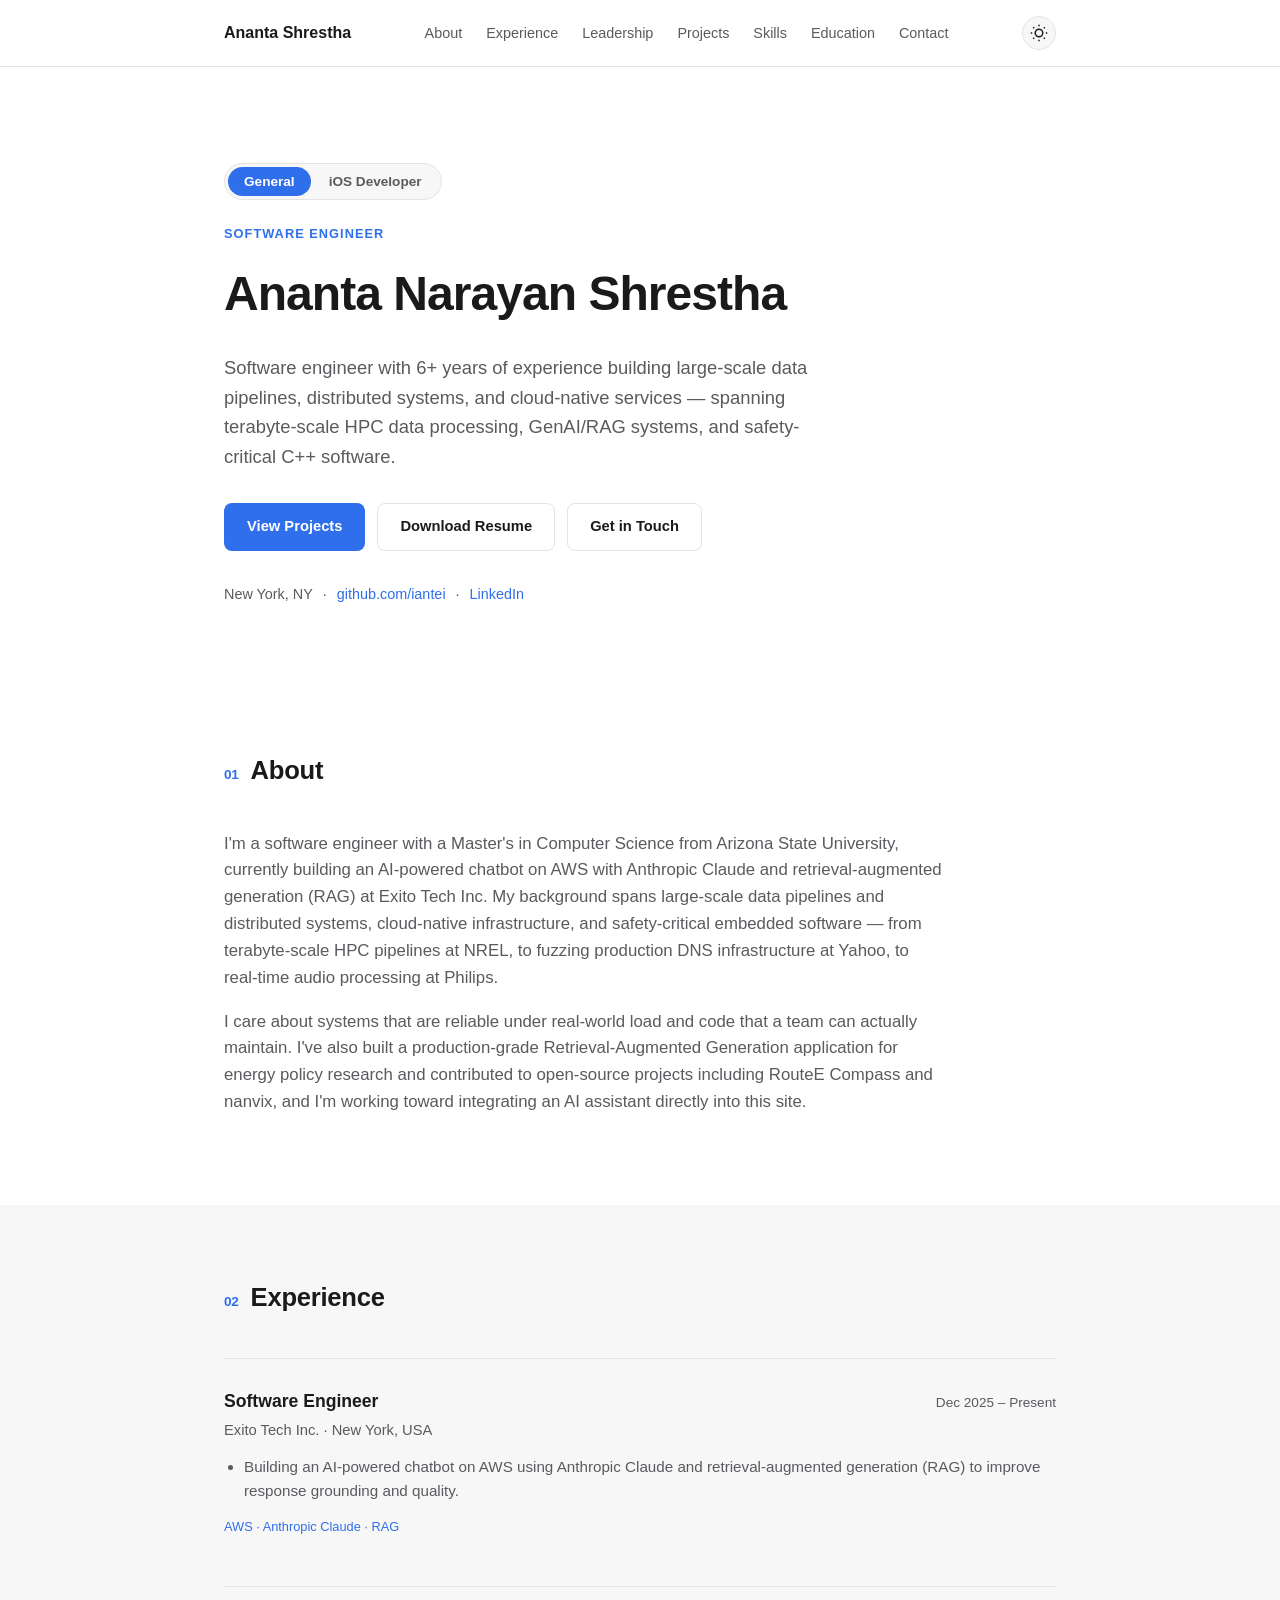
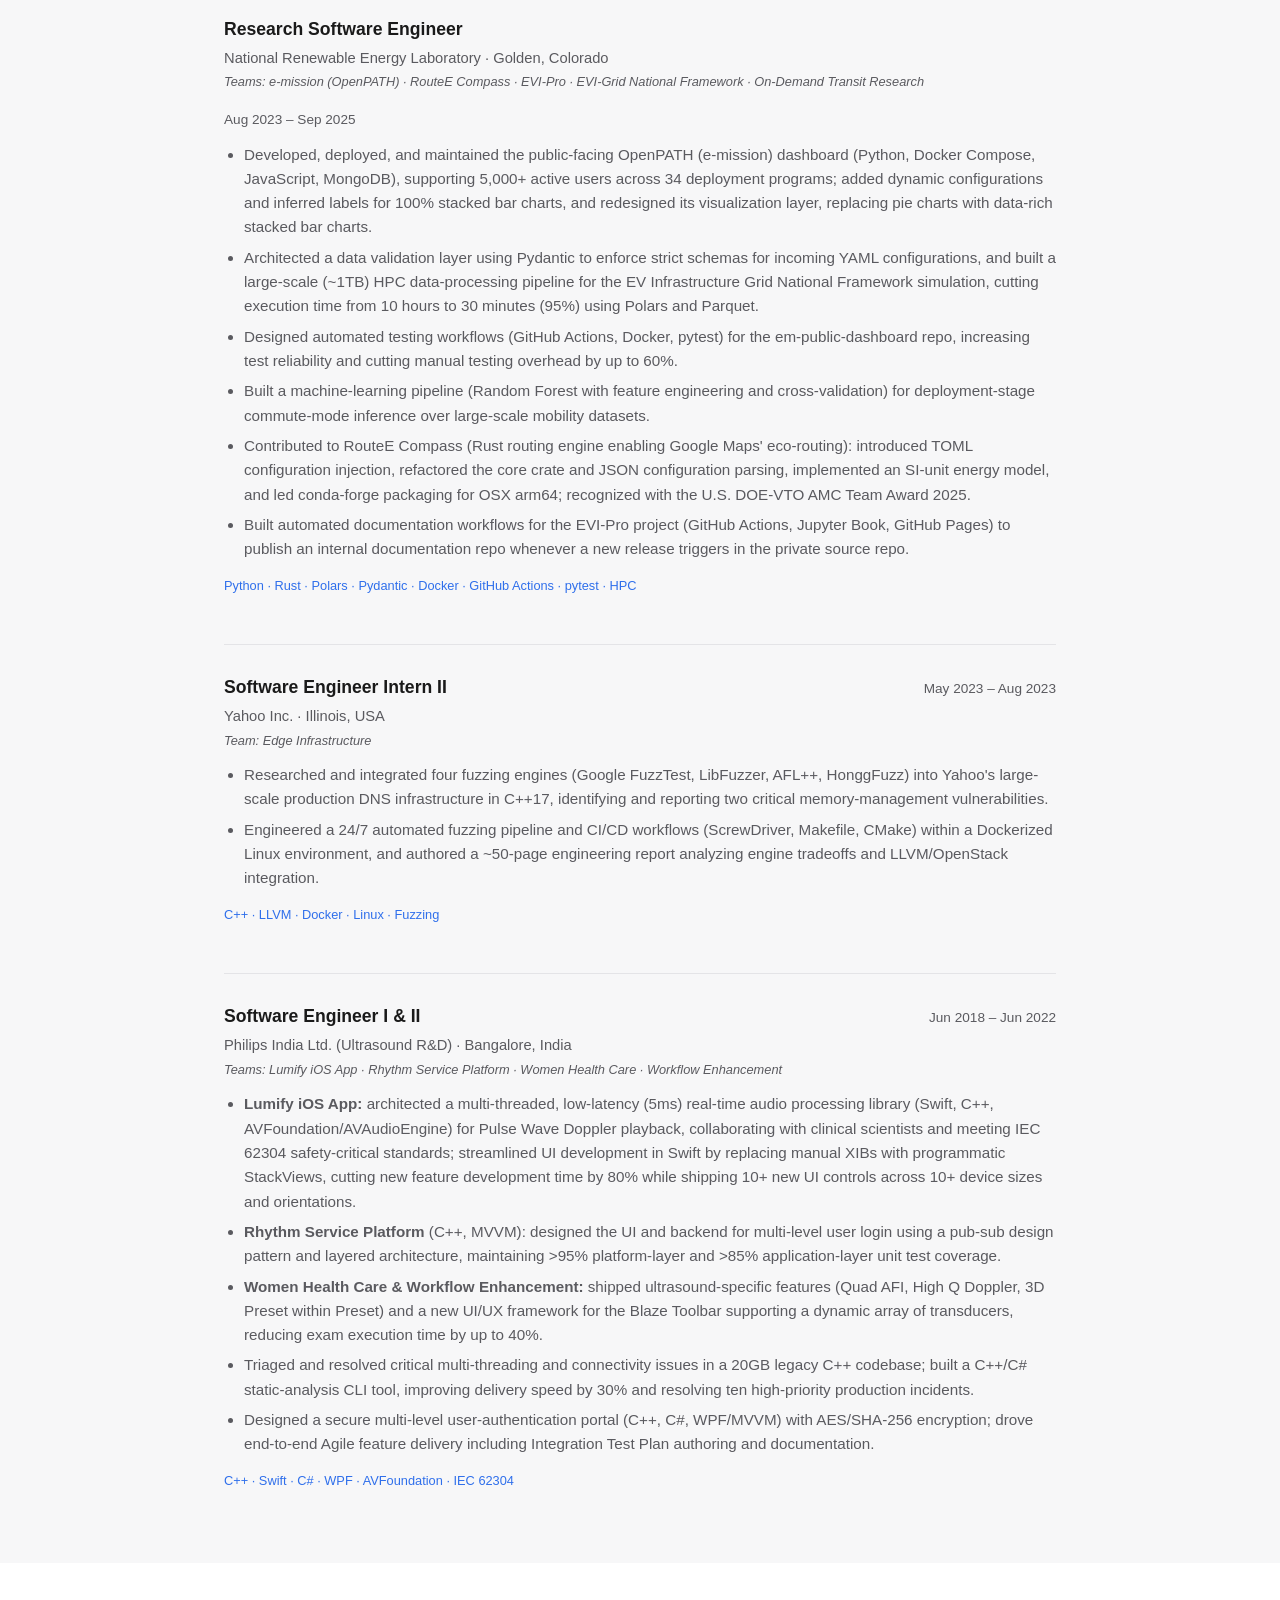
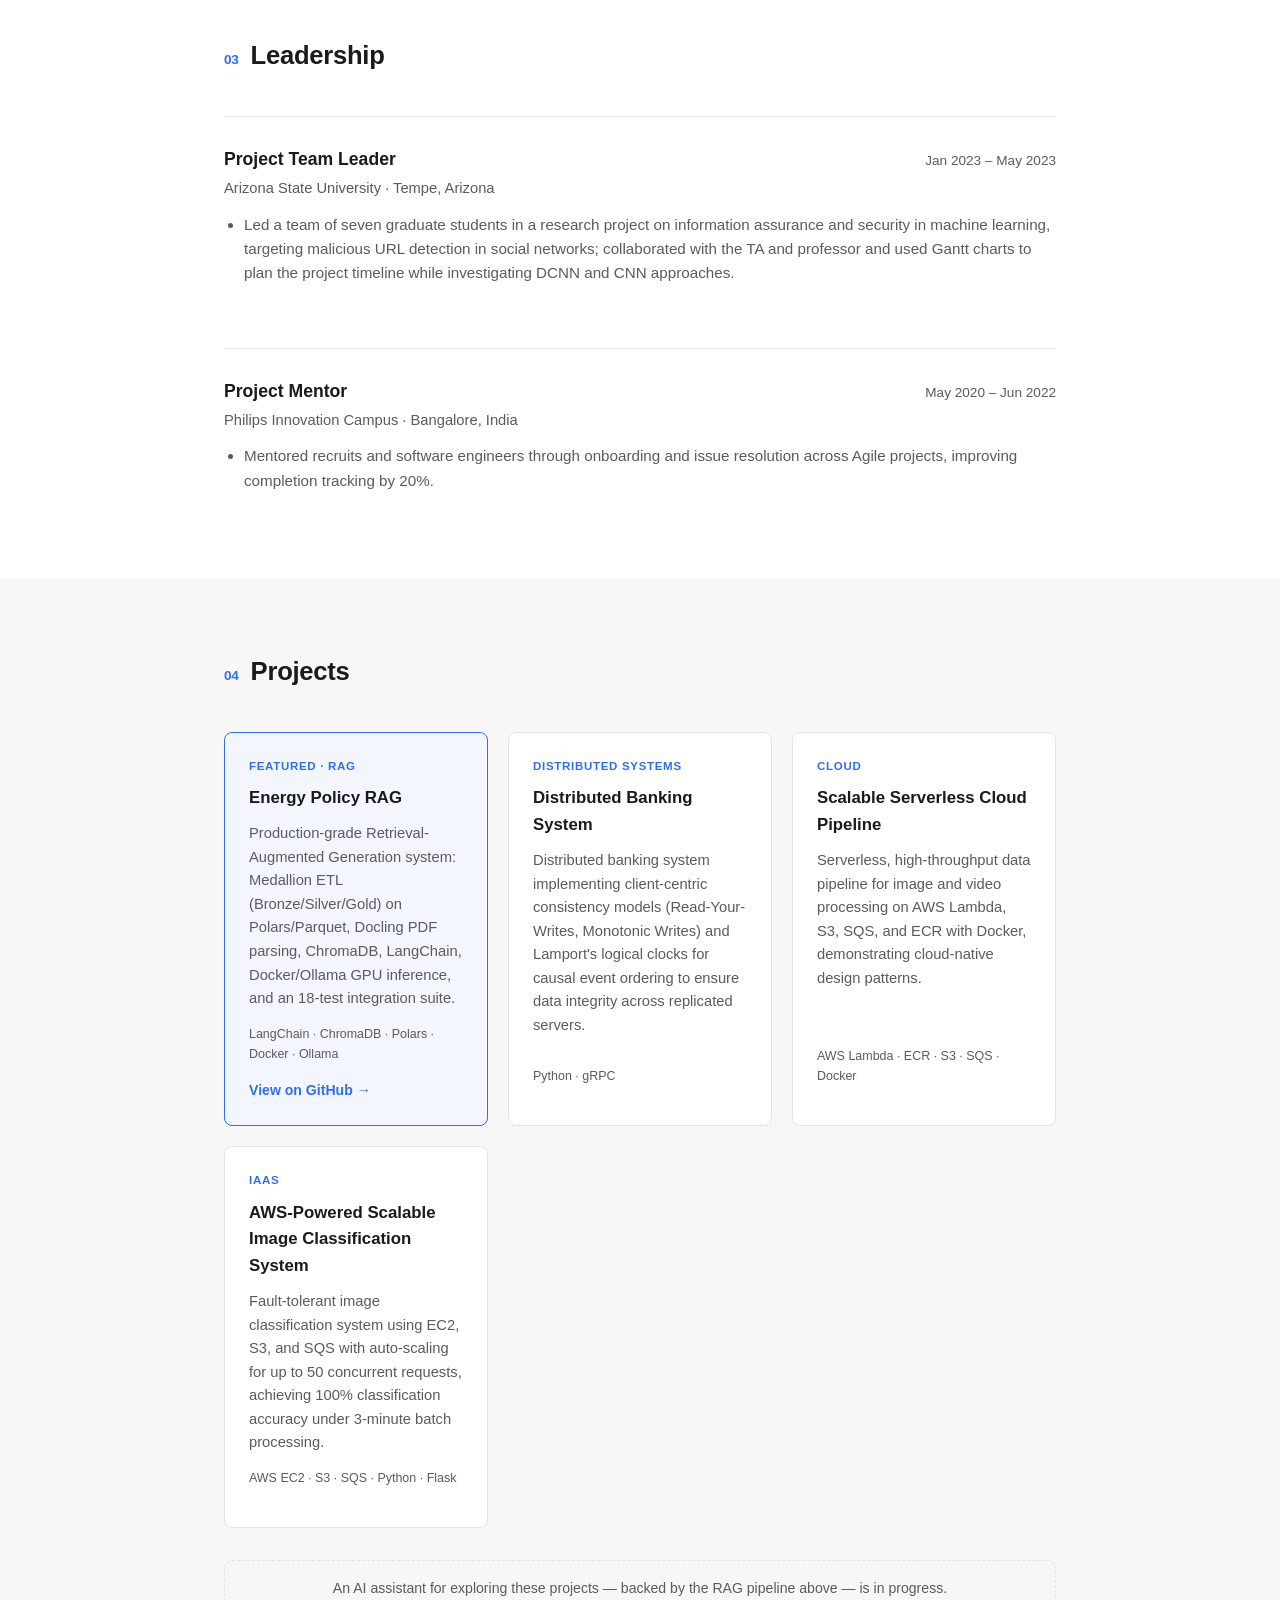
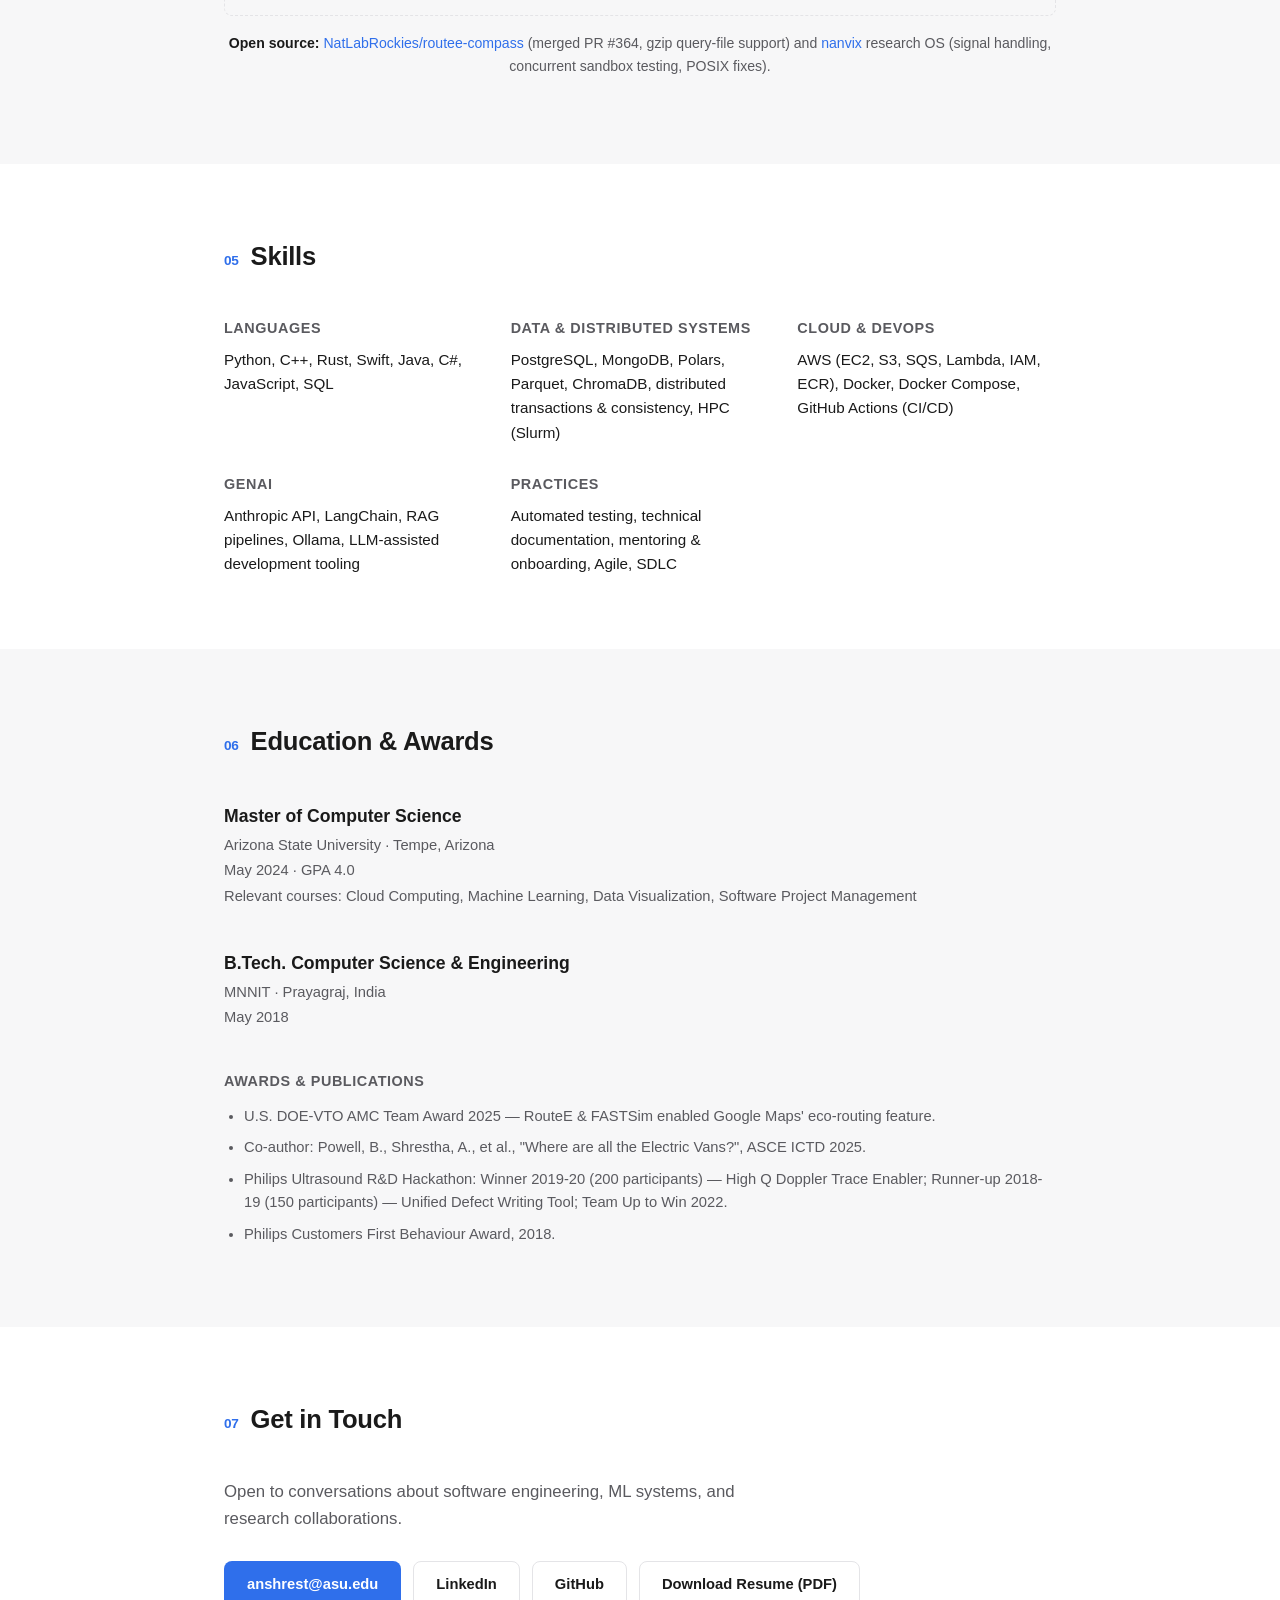
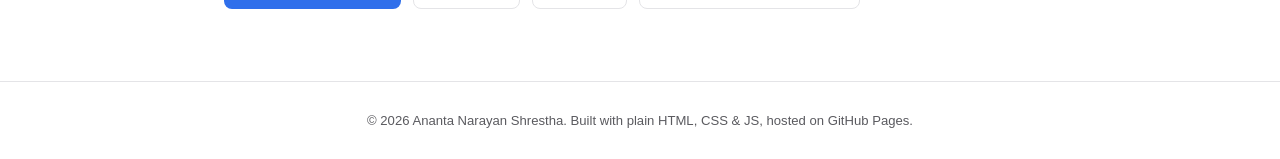
==== commit 14b0da24: "Add Philips Customer First Behaviour Award (2018) Restores an award that was accidentally dropped du" ====
--- a/index.html
+++ b/index.html
@@ -302,6 +302,7 @@
           <li>U.S. DOE-VTO AMC Team Award 2025 — RouteE &amp; FASTSim enabled Google Maps' eco-routing feature.</li>
           <li>Co-author: Powell, B., Shrestha, A., et al., "Where are all the Electric Vans?", ASCE ICTD 2025.</li>
           <li>Philips Ultrasound R&amp;D Hackathon: Winner 2019-20 (200 participants) — High Q Doppler Trace Enabler; Runner-up 2018-19 (150 participants) — Unified Defect Writing Tool; Team Up to Win 2022.</li>
+          <li>Philips Customers First Behaviour Award, 2018.</li>
         </ul>
       </div>
     </div>
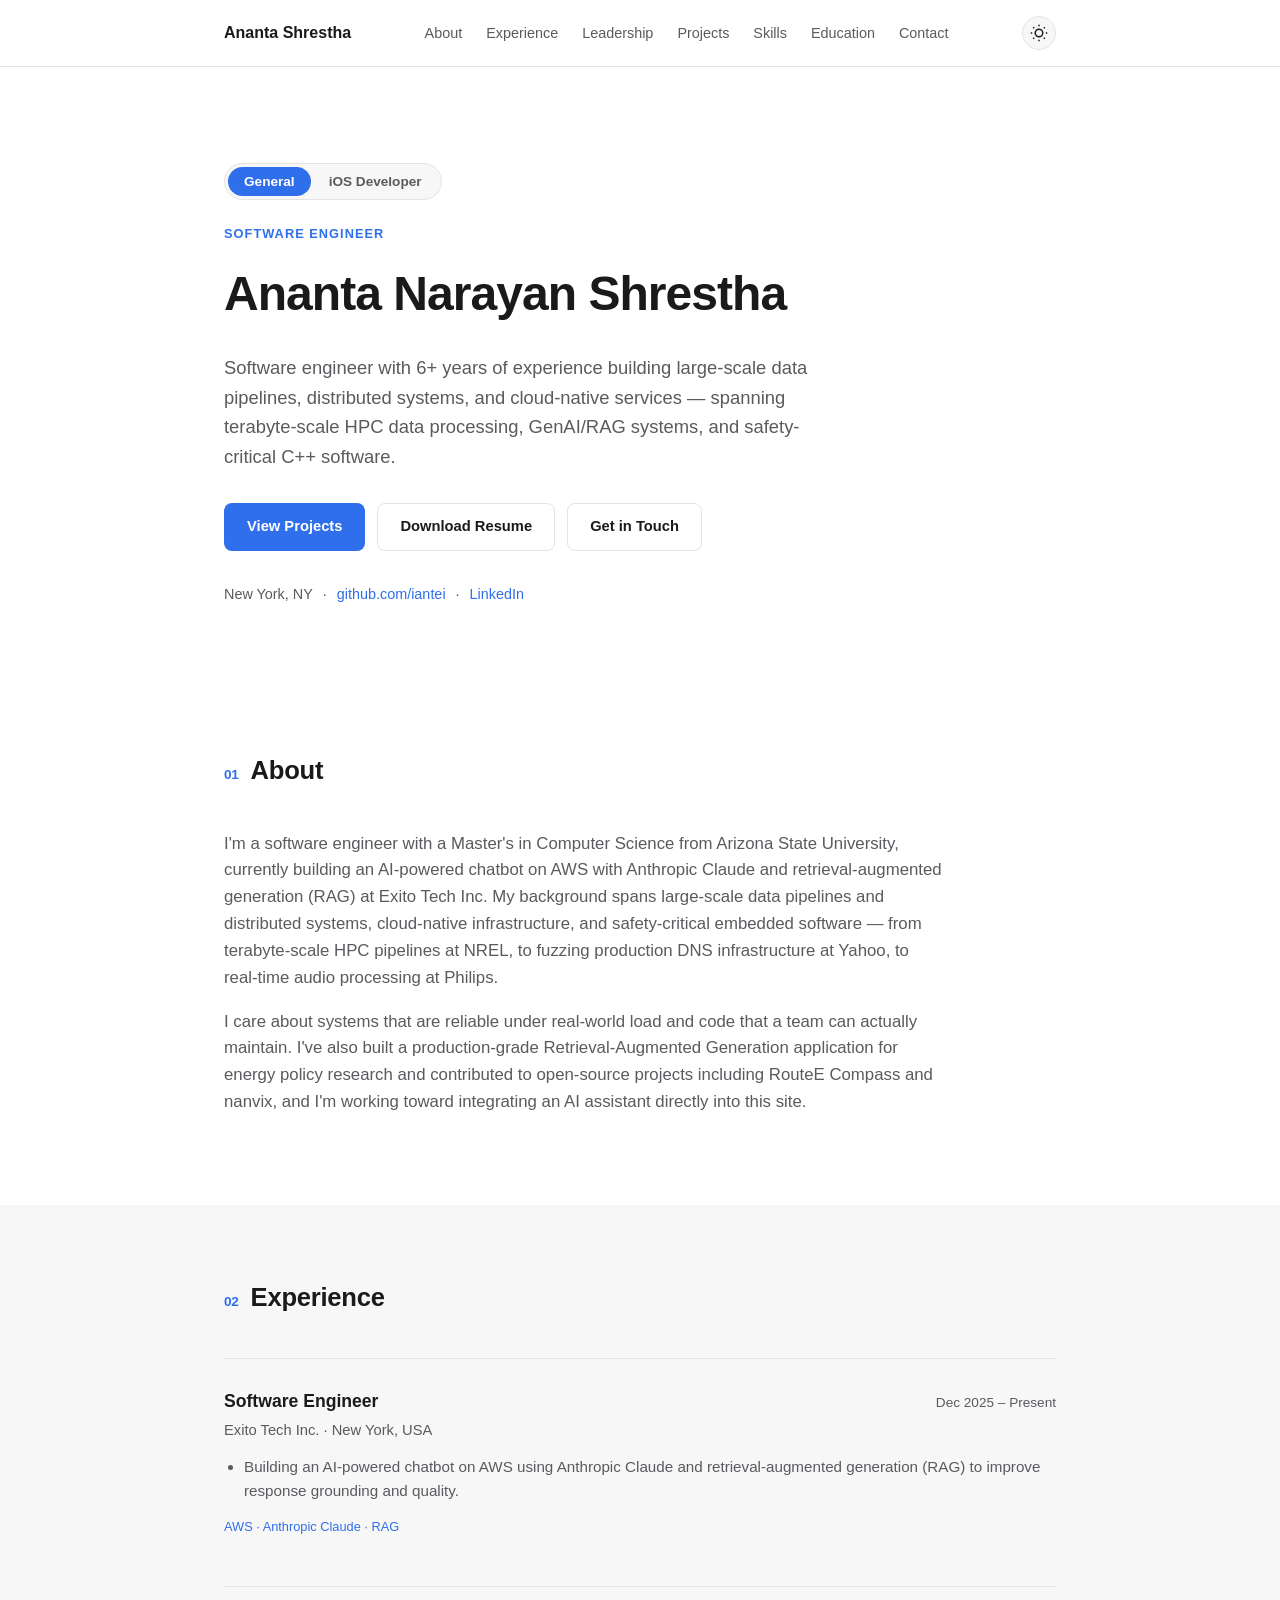
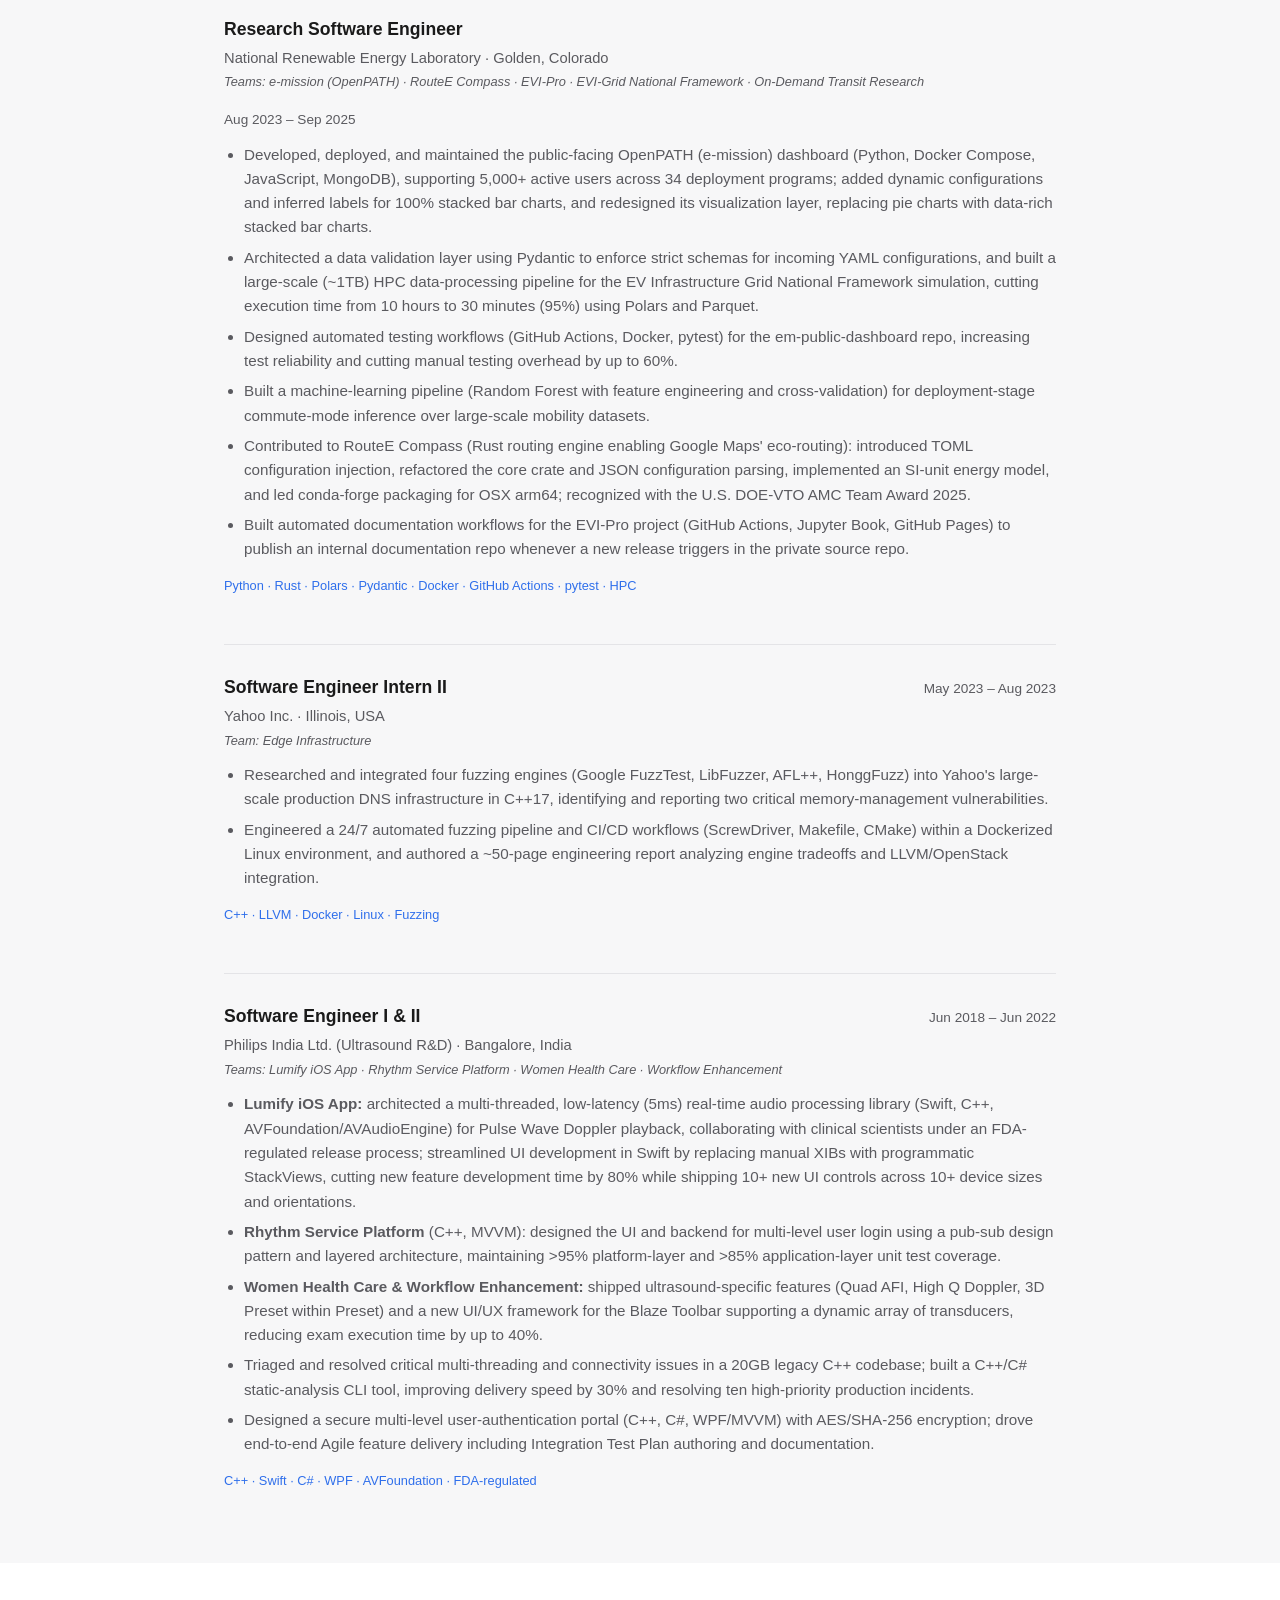
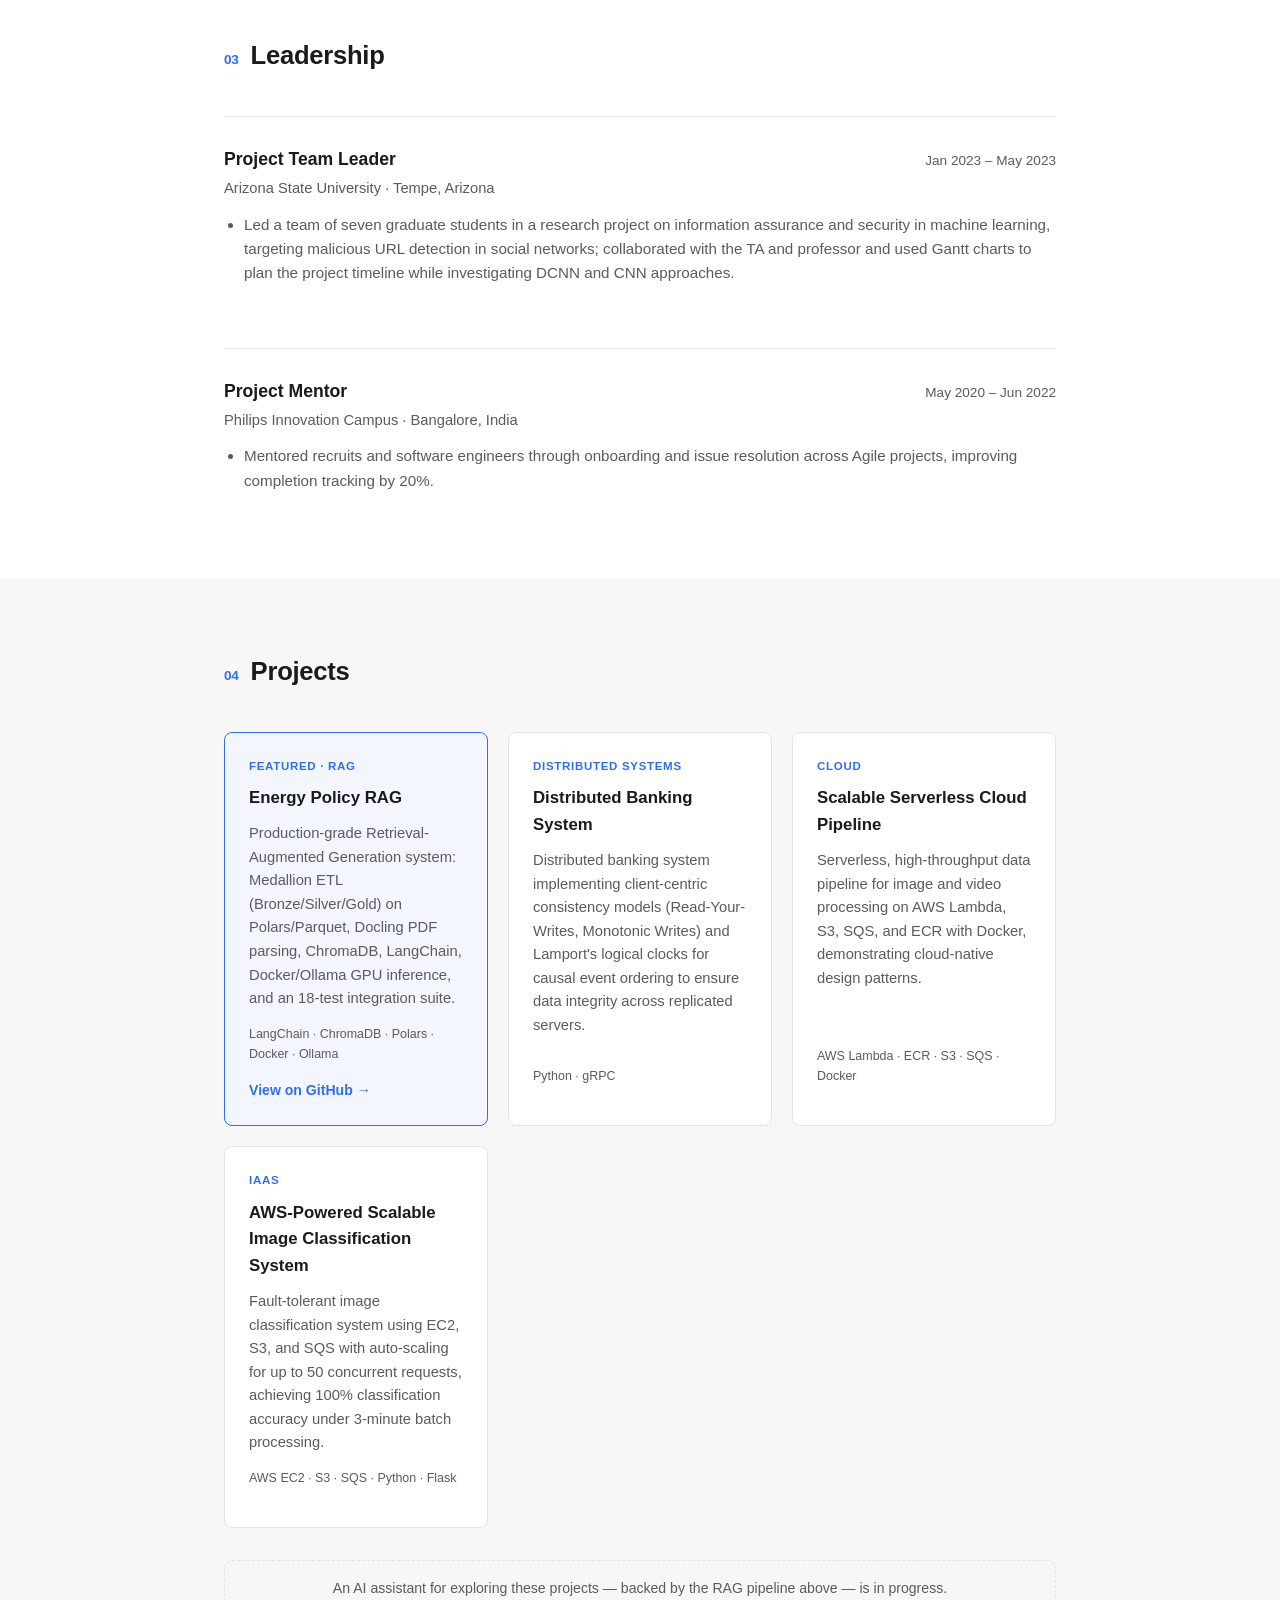
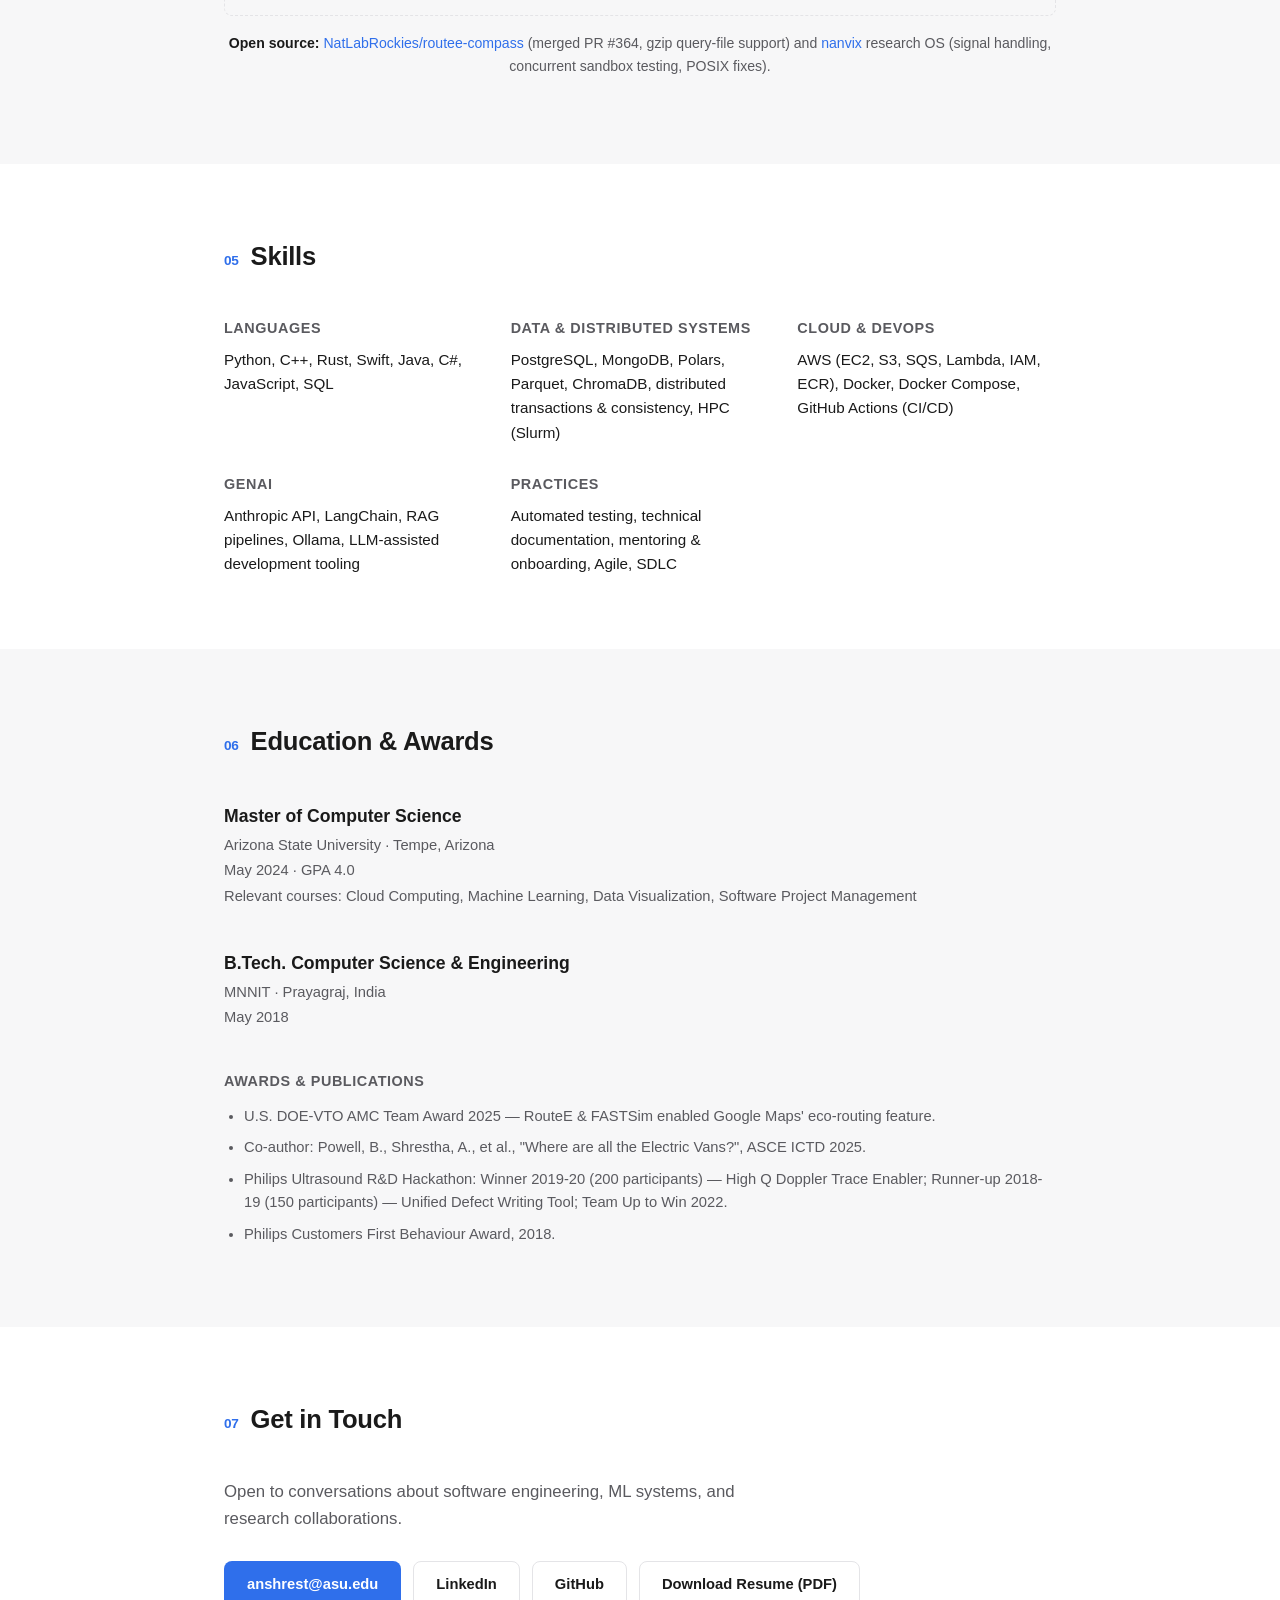
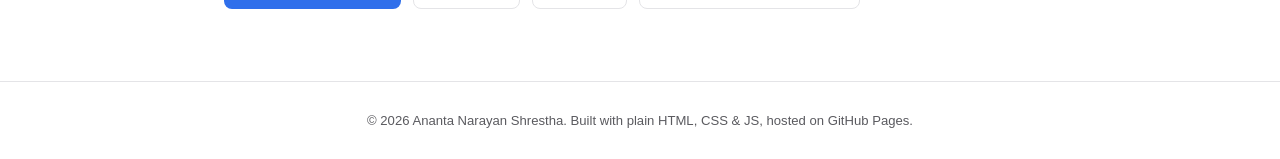
==== commit 5c9c360f: "Remove unverified IEC 62304 claim IEC 62304 was an inference I added (Philips Ultrasound is FDA-regu" ====
--- a/index.html
+++ b/index.html
@@ -153,13 +153,13 @@
             <p class="timeline-date">Jun 2018 – Jun 2022</p>
           </div>
           <ul>
-            <li><strong>Lumify iOS App:</strong> architected a multi-threaded, low-latency (5ms) real-time audio processing library (Swift, C++, AVFoundation/AVAudioEngine) for Pulse Wave Doppler playback, collaborating with clinical scientists and meeting IEC 62304 safety-critical standards; streamlined UI development in Swift by replacing manual XIBs with programmatic StackViews, cutting new feature development time by 80% while shipping 10+ new UI controls across 10+ device sizes and orientations.</li>
+            <li><strong>Lumify iOS App:</strong> architected a multi-threaded, low-latency (5ms) real-time audio processing library (Swift, C++, AVFoundation/AVAudioEngine) for Pulse Wave Doppler playback, collaborating with clinical scientists under an FDA-regulated release process; streamlined UI development in Swift by replacing manual XIBs with programmatic StackViews, cutting new feature development time by 80% while shipping 10+ new UI controls across 10+ device sizes and orientations.</li>
             <li><strong>Rhythm Service Platform</strong> (C++, MVVM): designed the UI and backend for multi-level user login using a pub-sub design pattern and layered architecture, maintaining &gt;95% platform-layer and &gt;85% application-layer unit test coverage.</li>
             <li><strong>Women Health Care &amp; Workflow Enhancement:</strong> shipped ultrasound-specific features (Quad AFI, High Q Doppler, 3D Preset within Preset) and a new UI/UX framework for the Blaze Toolbar supporting a dynamic array of transducers, reducing exam execution time by up to 40%.</li>
             <li>Triaged and resolved critical multi-threading and connectivity issues in a 20GB legacy C++ codebase; built a C++/C# static-analysis CLI tool, improving delivery speed by 30% and resolving ten high-priority production incidents.</li>
             <li>Designed a secure multi-level user-authentication portal (C++, C#, WPF/MVVM) with AES/SHA-256 encryption; drove end-to-end Agile feature delivery including Integration Test Plan authoring and documentation.</li>
           </ul>
-          <p class="timeline-tags">C++ · Swift · C# · WPF · AVFoundation · IEC 62304</p>
+          <p class="timeline-tags">C++ · Swift · C# · WPF · AVFoundation · FDA-regulated</p>
         </article>
 
       </div>
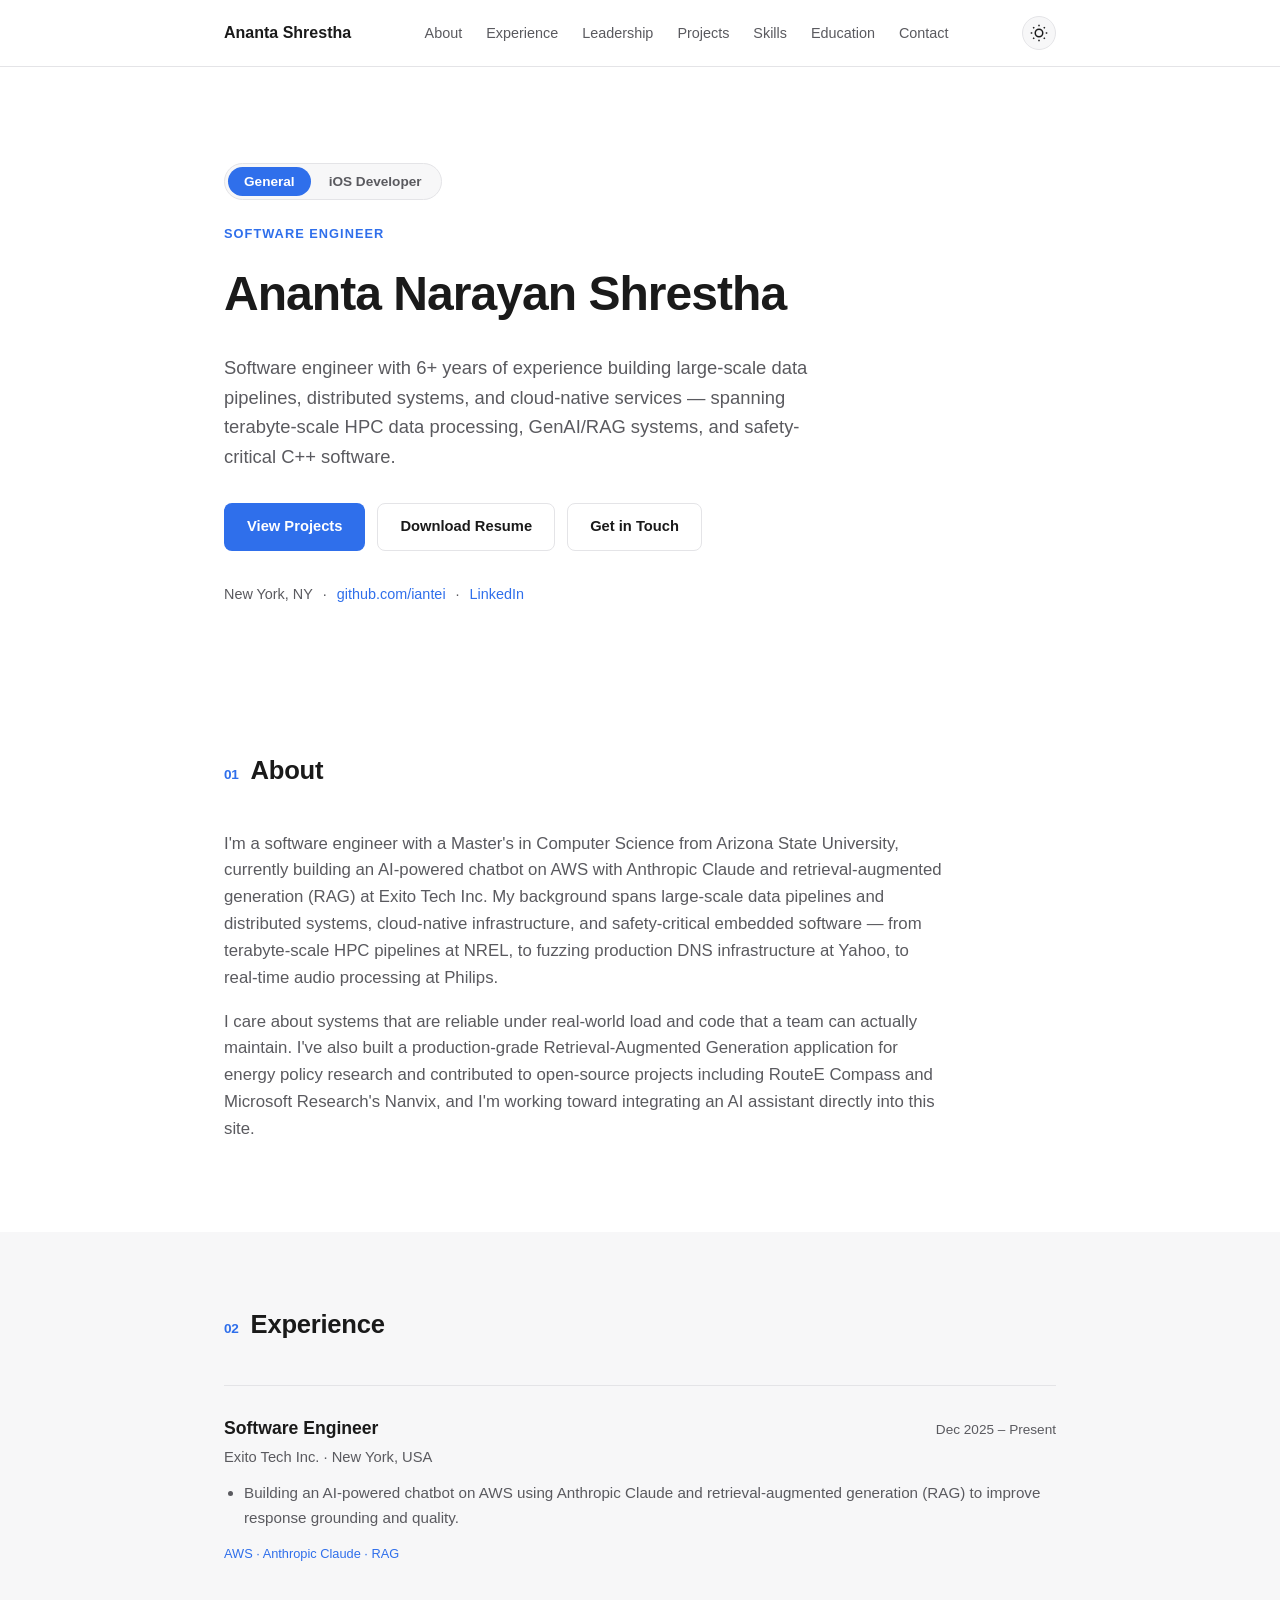
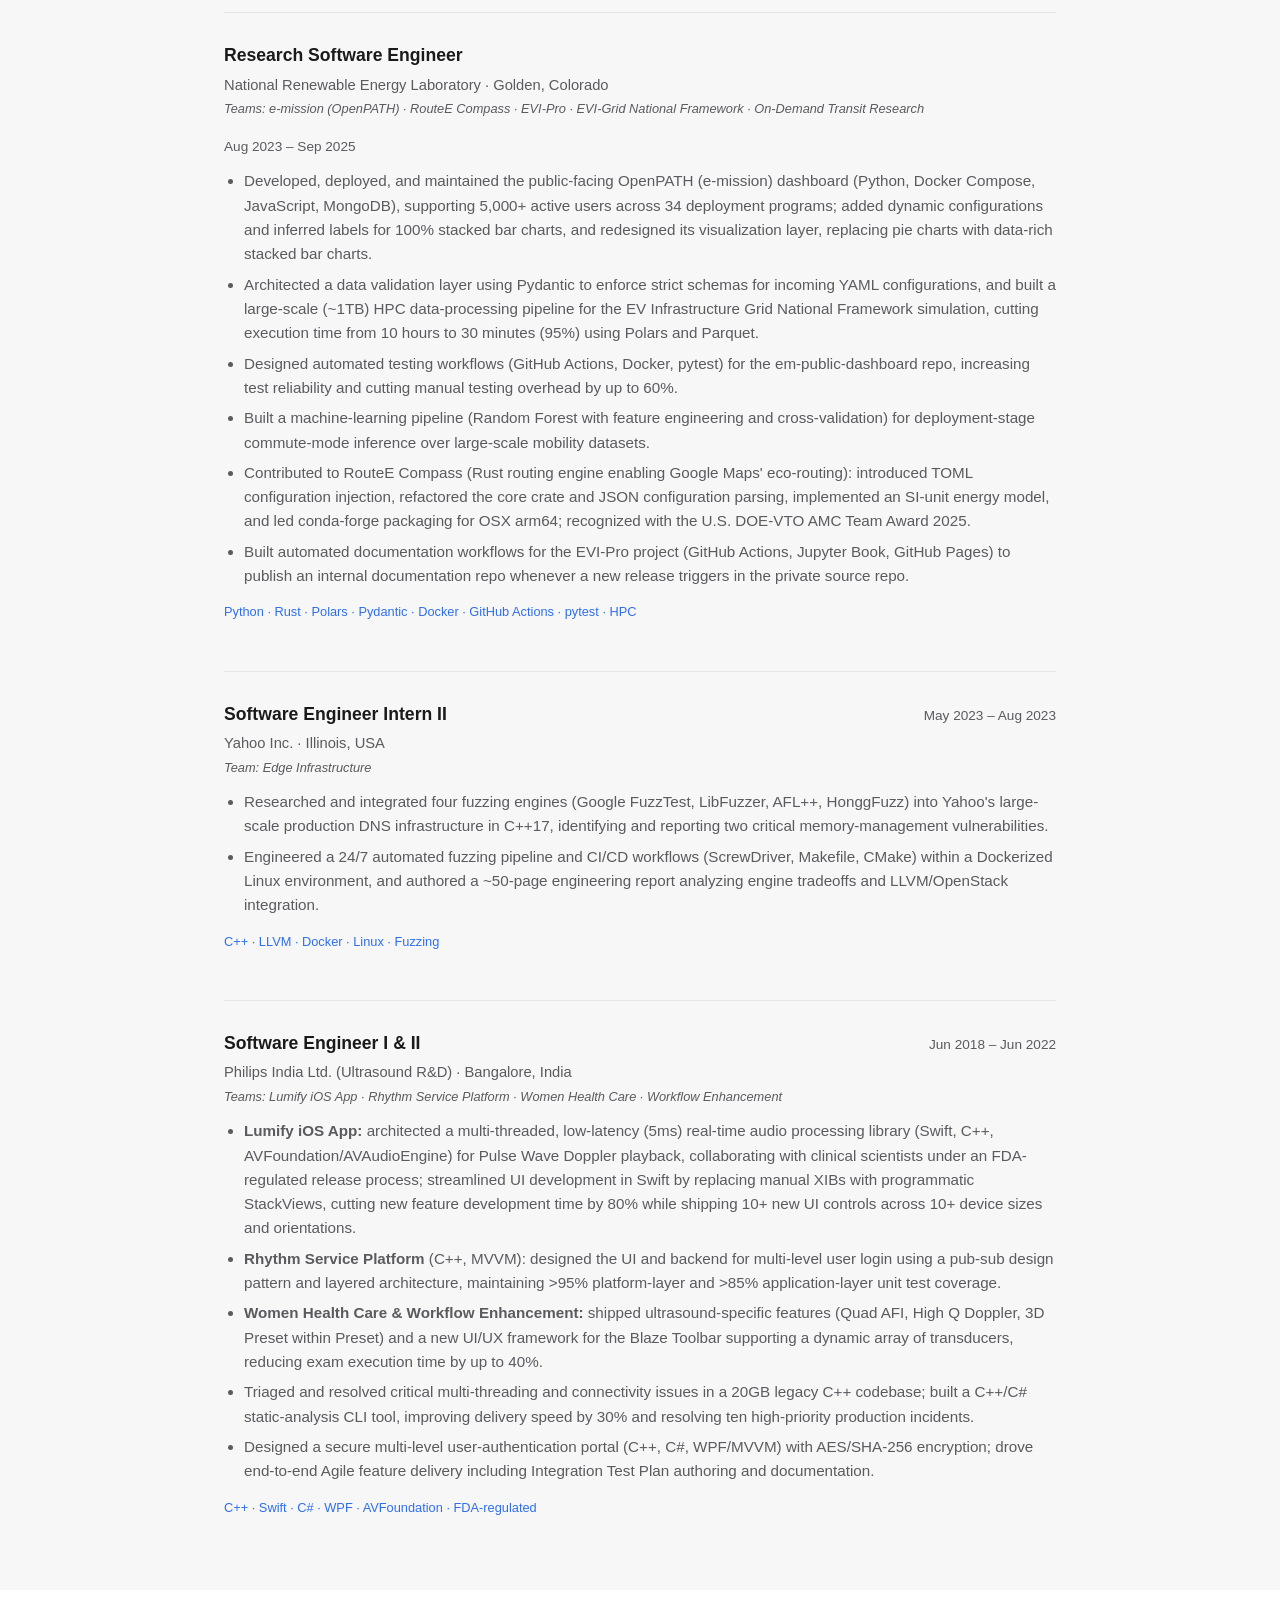
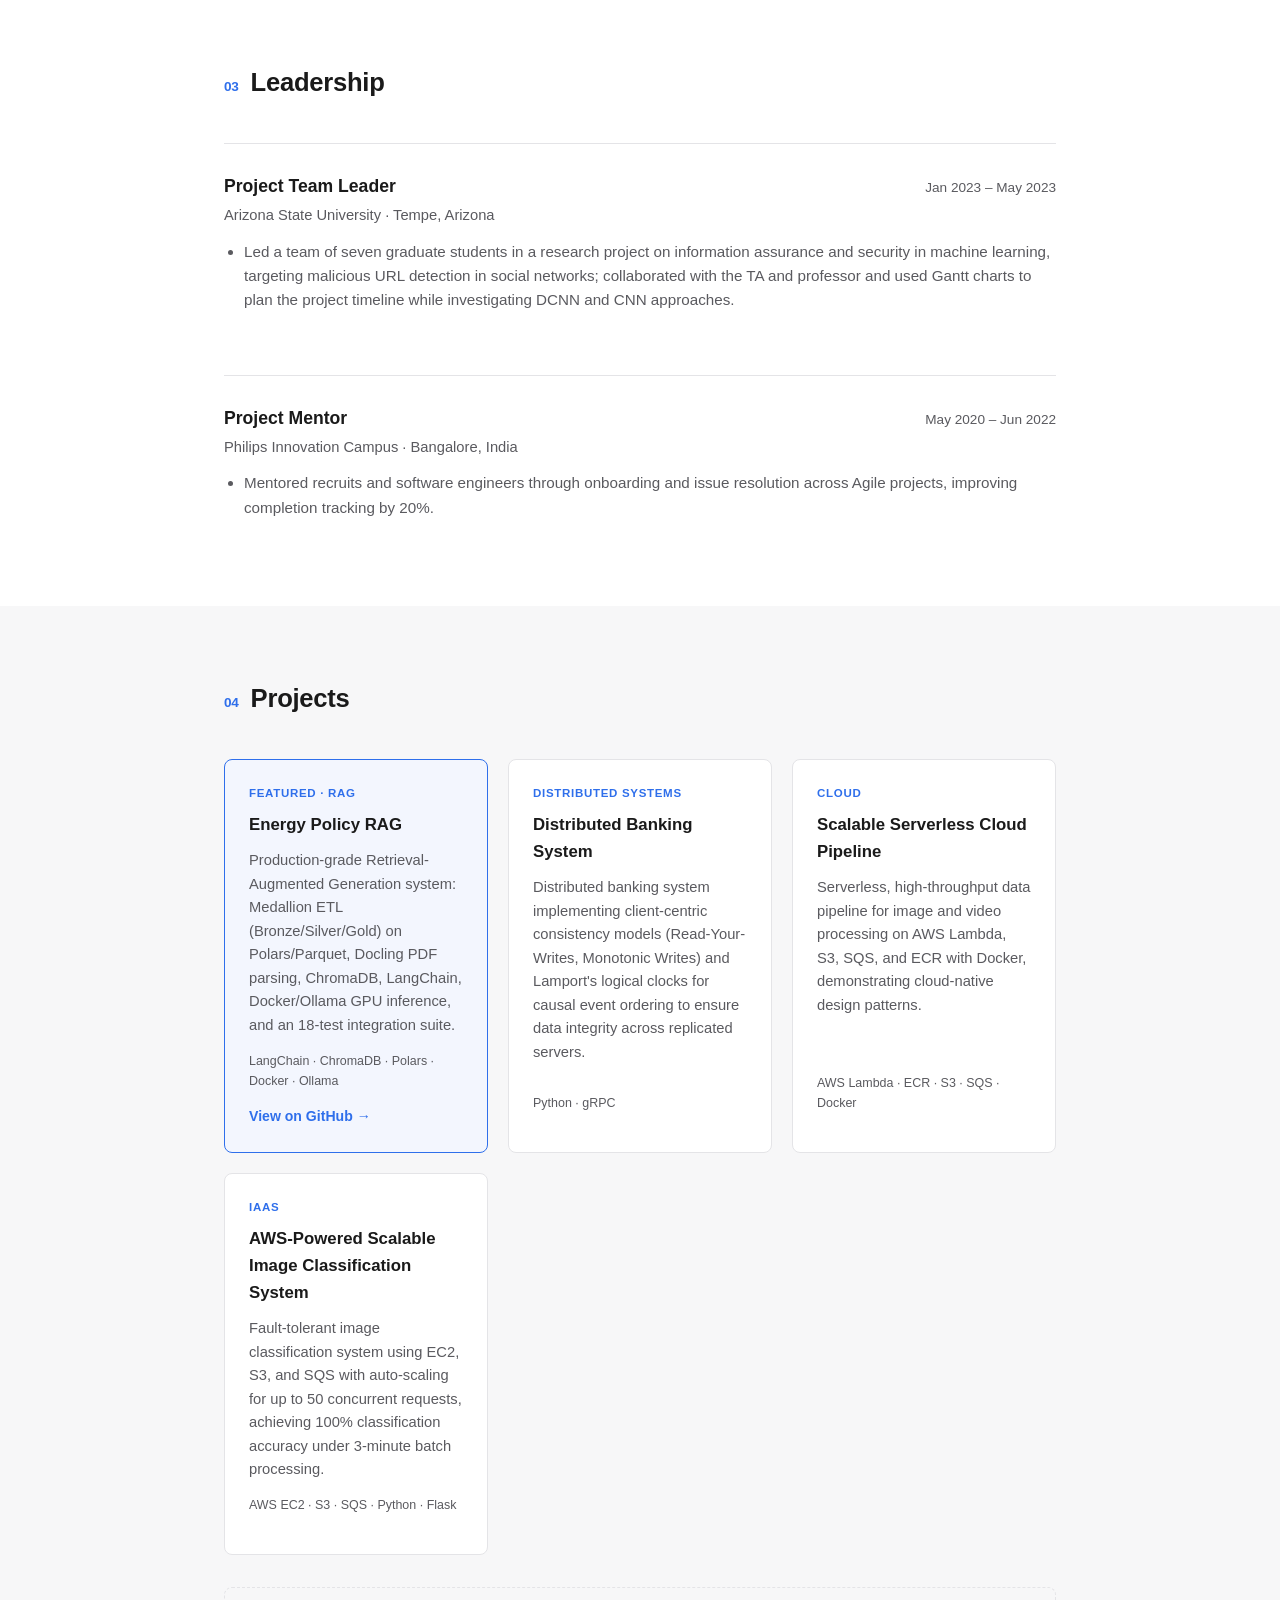
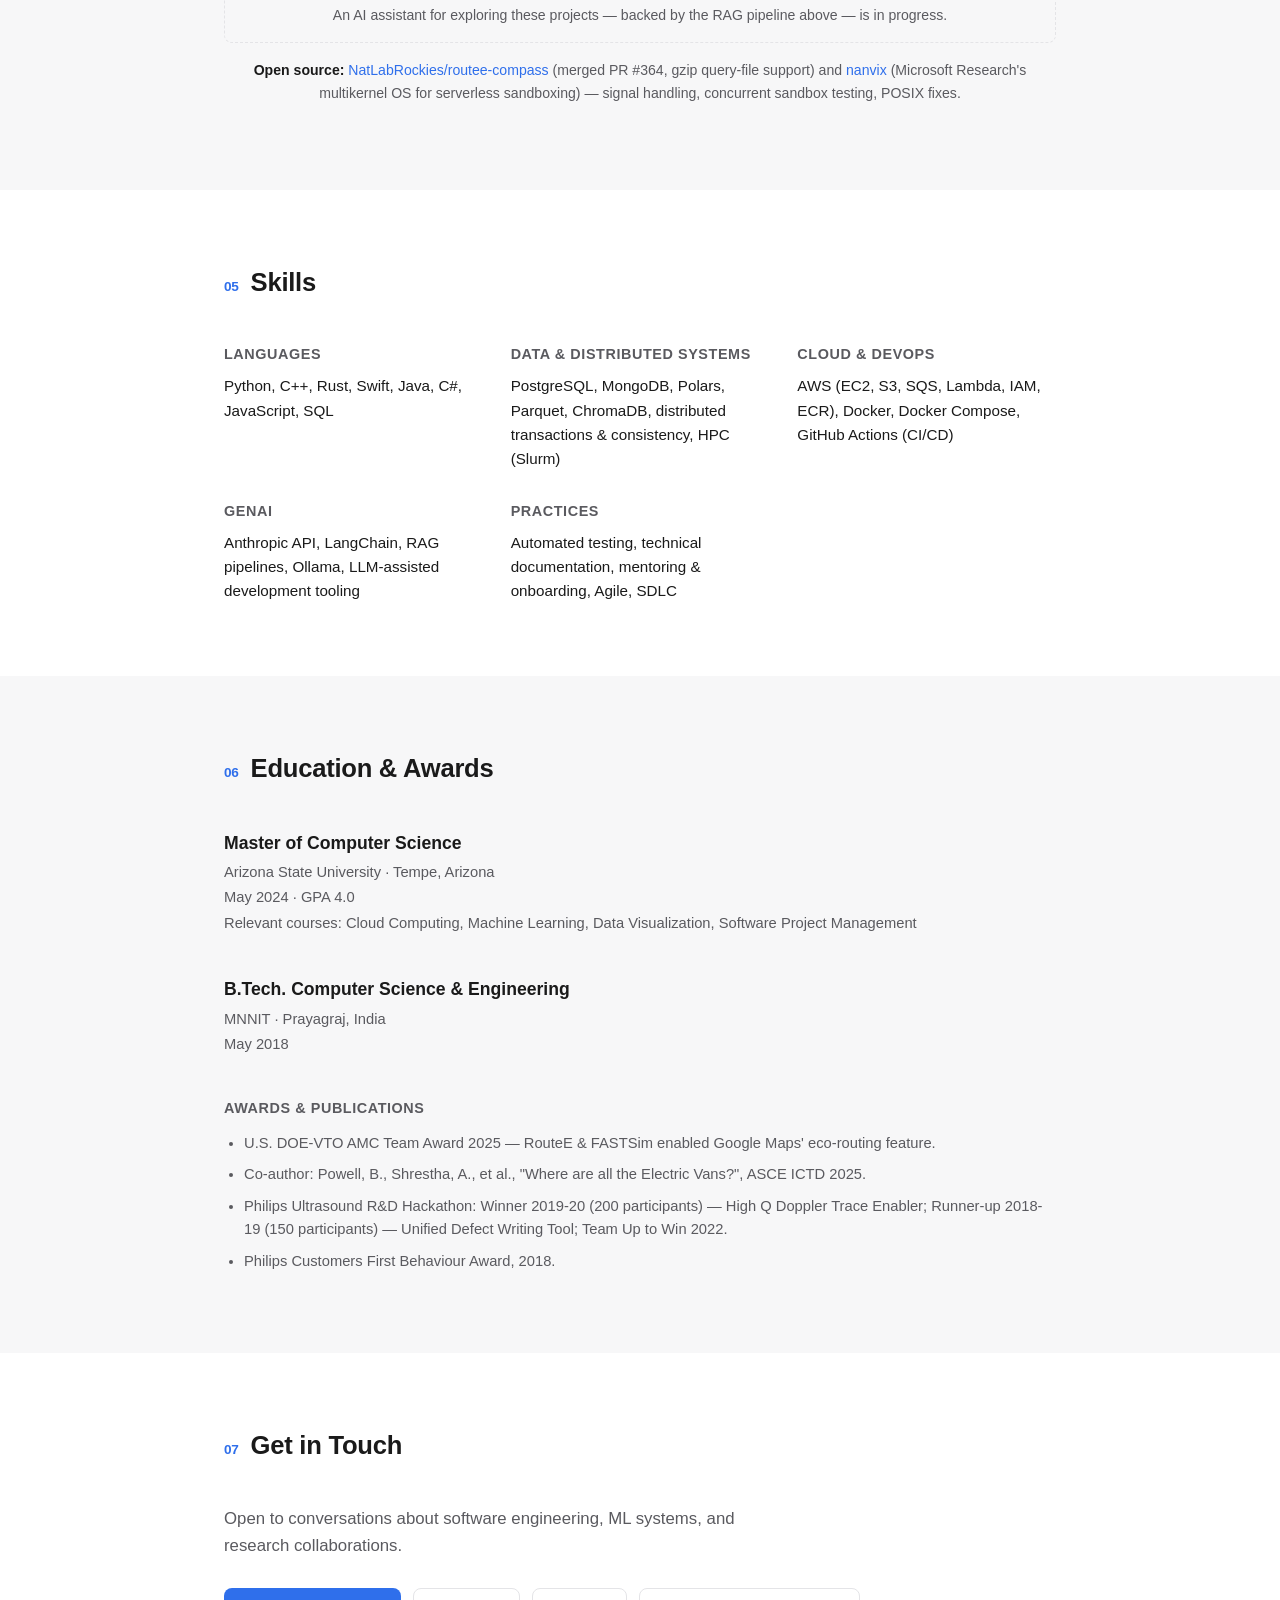
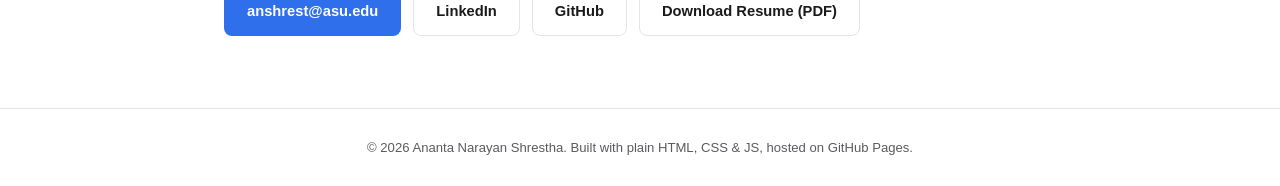
==== commit 60e15c06: "Fix nanvix attribution: Microsoft Research, multikernel not microkernel Restores the "Microsoft Rese" ====
--- a/index.html
+++ b/index.html
@@ -81,8 +81,8 @@
         <p>
           I care about systems that are reliable under real-world load and code that a team can actually
           maintain. I've also built a production-grade Retrieval-Augmented Generation application for energy
-          policy research and contributed to open-source projects including RouteE Compass and nanvix, and
-          I'm working toward integrating an AI assistant directly into this site.
+          policy research and contributed to open-source projects including RouteE Compass and Microsoft
+          Research's Nanvix, and I'm working toward integrating an AI assistant directly into this site.
         </p>
       </div>
     </div>
@@ -242,7 +242,7 @@
         <a href="https://github.com/NatLabRockies/routee-compass" target="_blank" rel="noopener">NatLabRockies/routee-compass</a>
         (merged PR #364, gzip query-file support) and
         <a href="https://github.com/nanvix" target="_blank" rel="noopener">nanvix</a>
-        research OS (signal handling, concurrent sandbox testing, POSIX fixes).
+        (Microsoft Research's multikernel OS for serverless sandboxing) — signal handling, concurrent sandbox testing, POSIX fixes.
       </p>
     </div>
   </section>
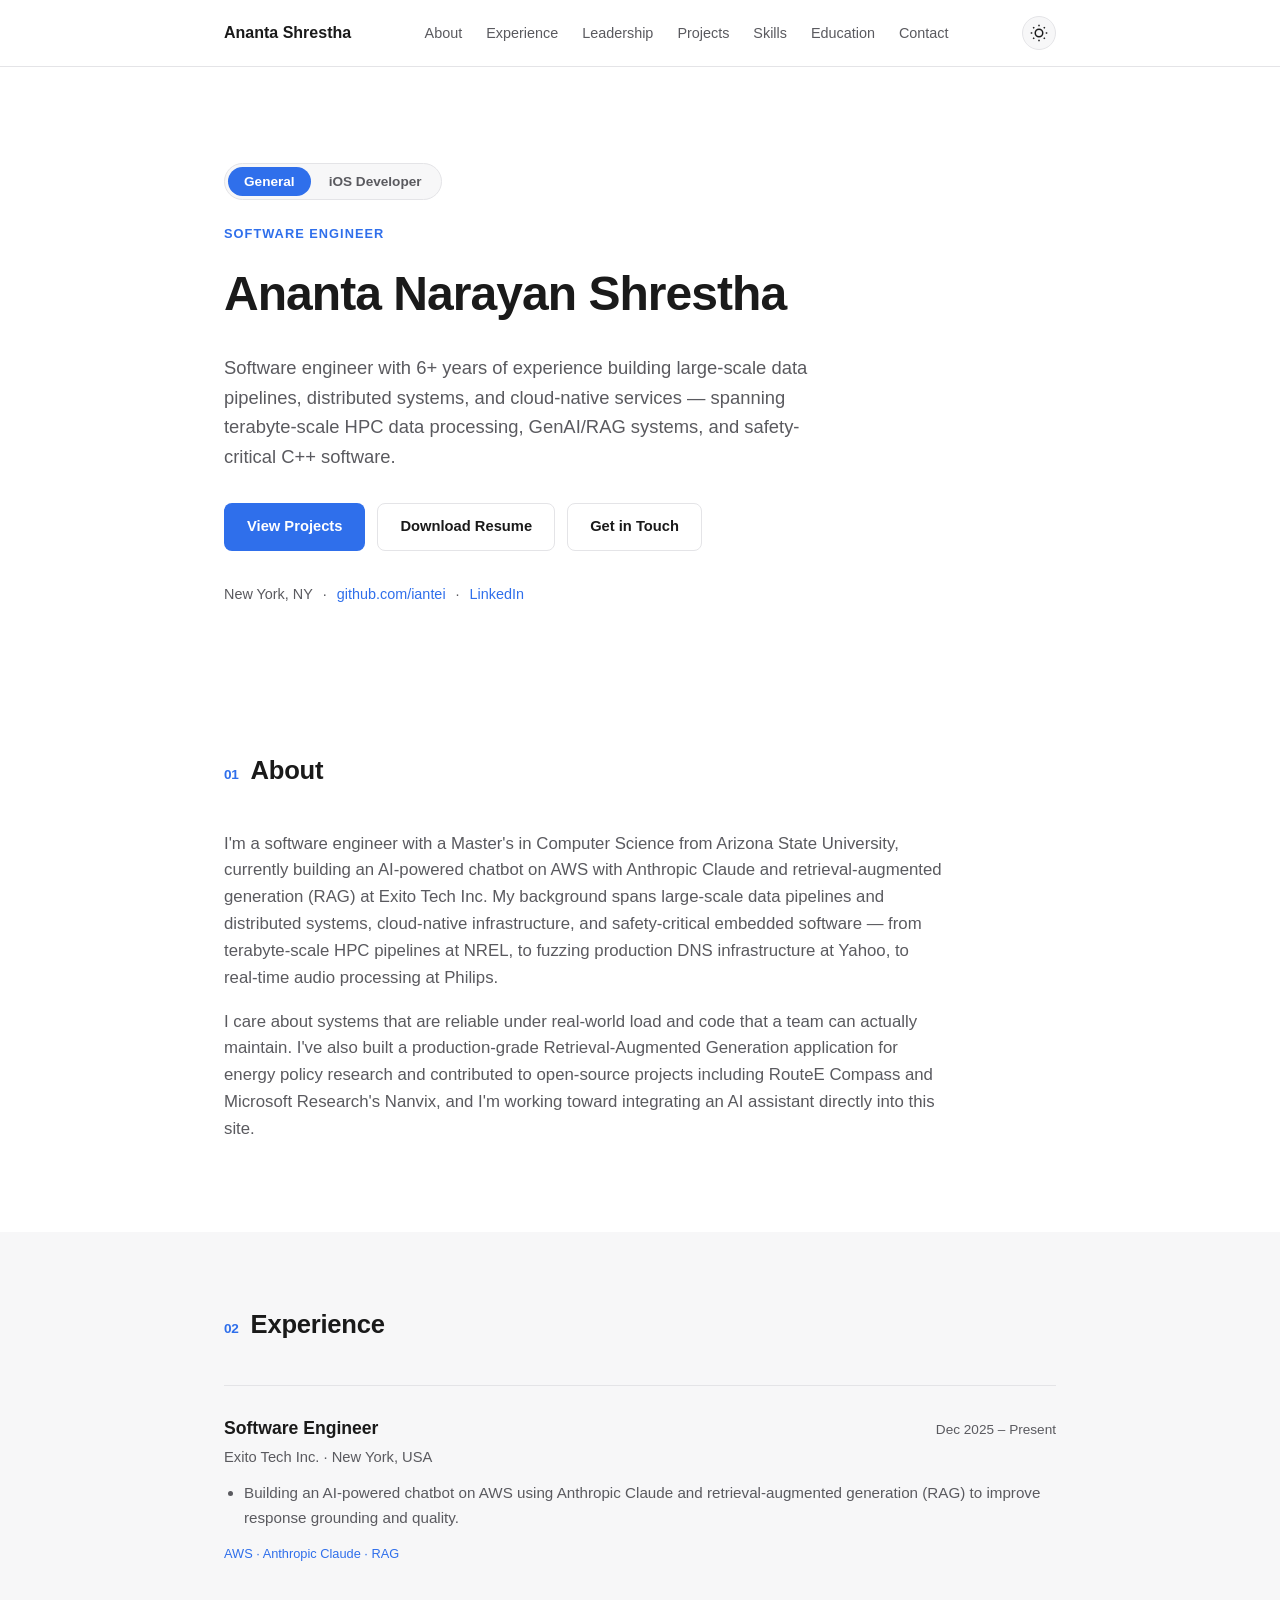
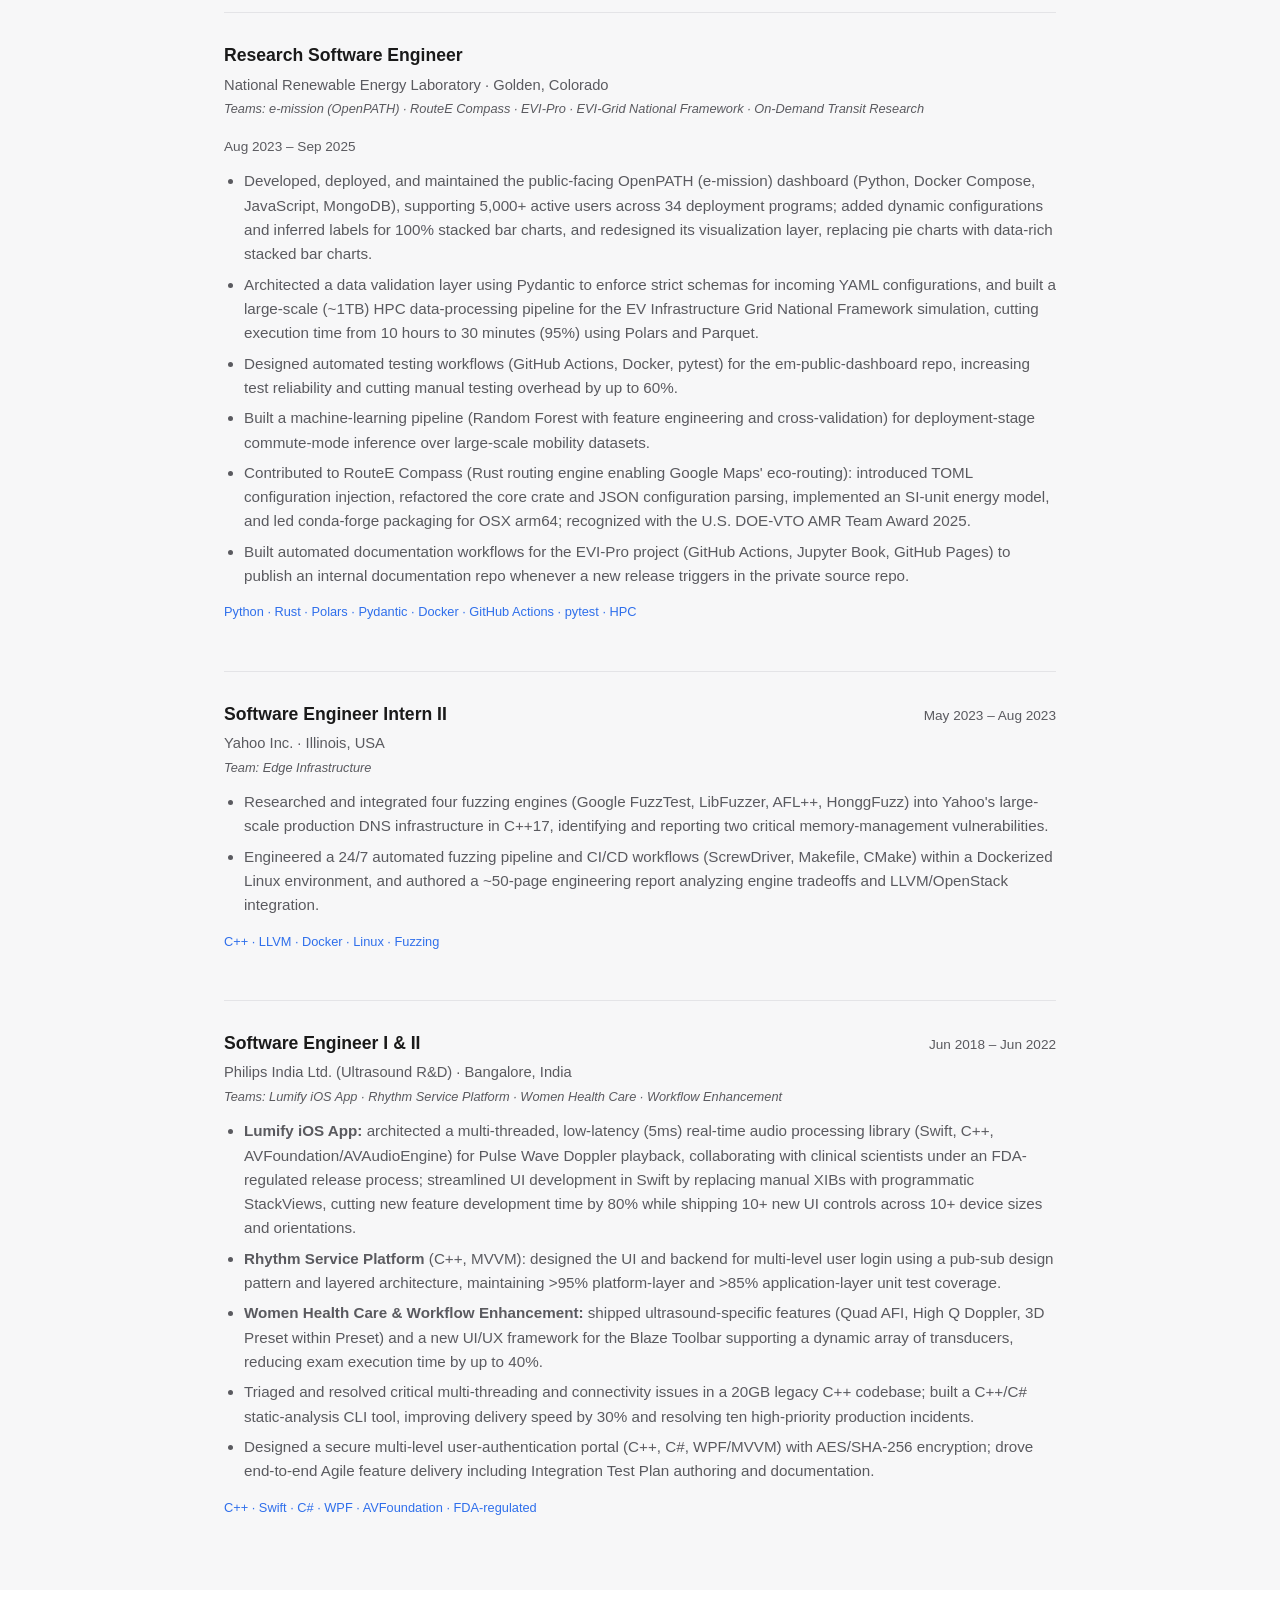
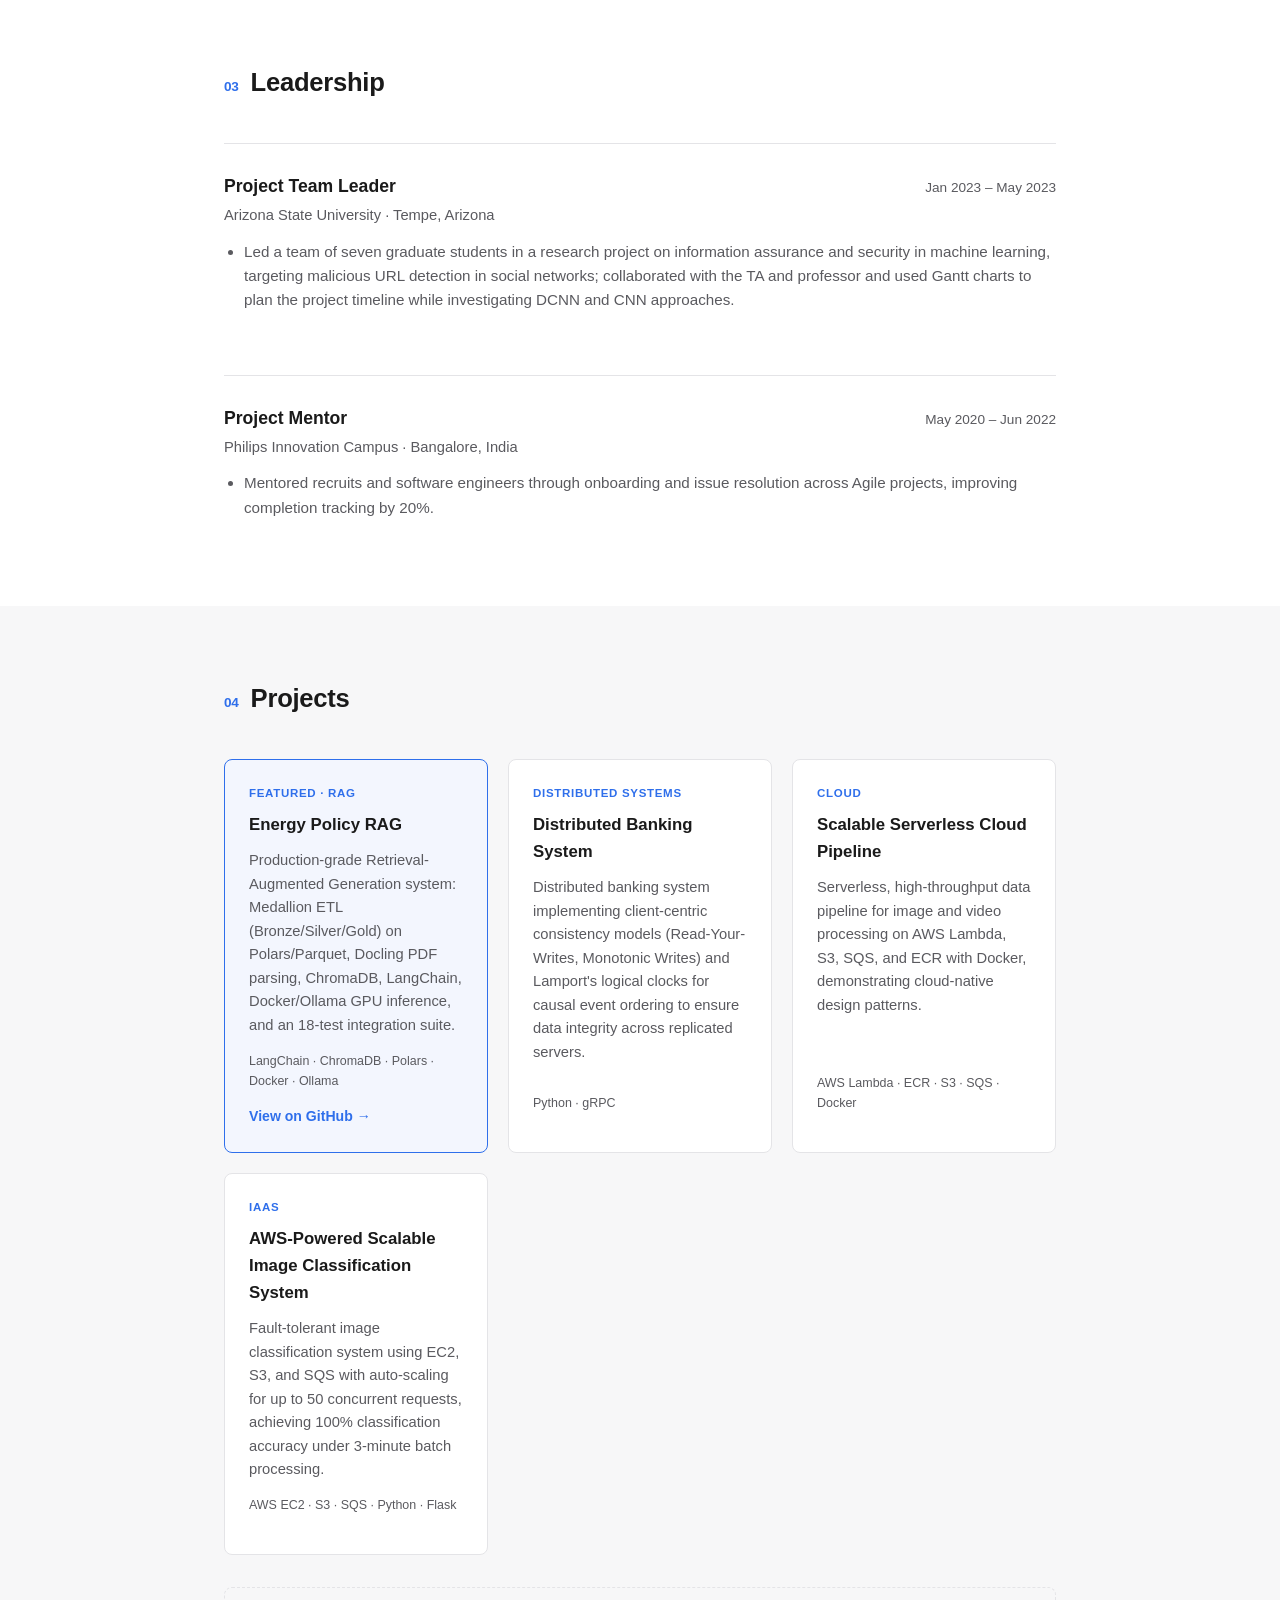
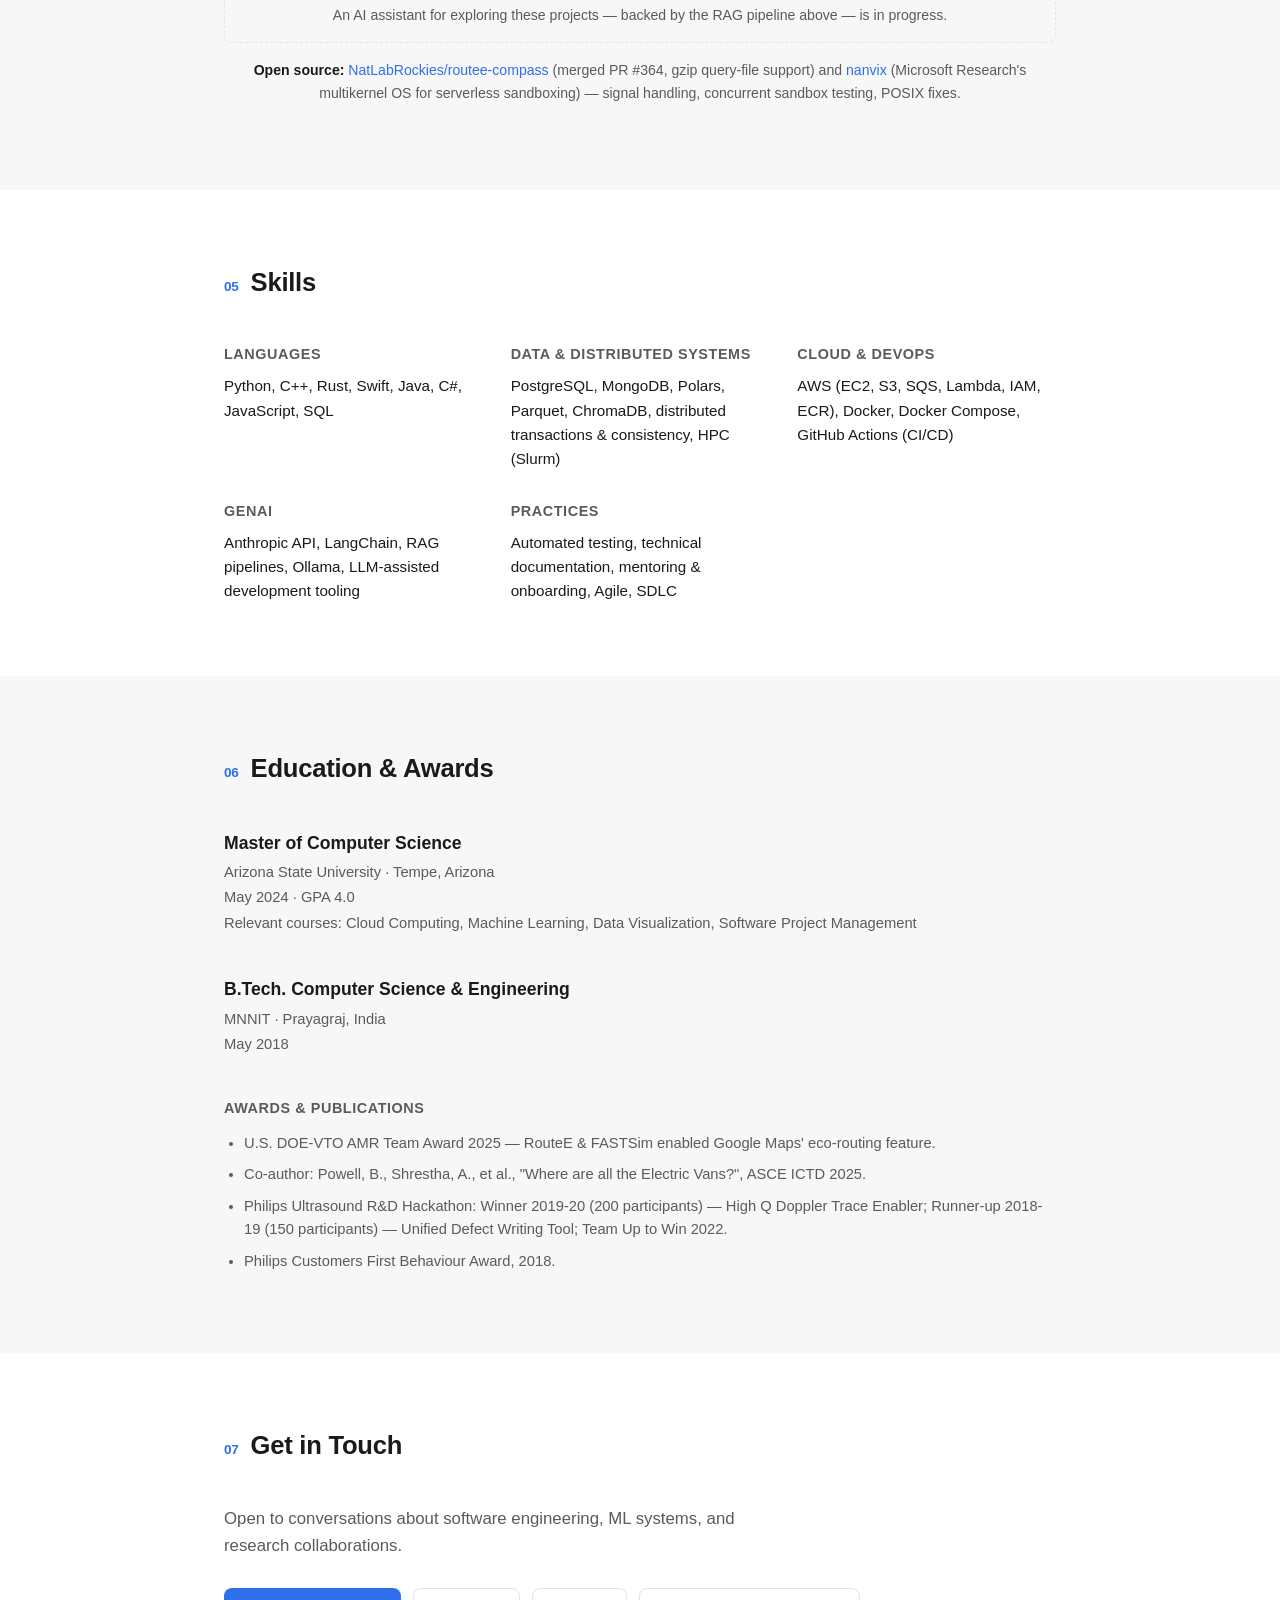
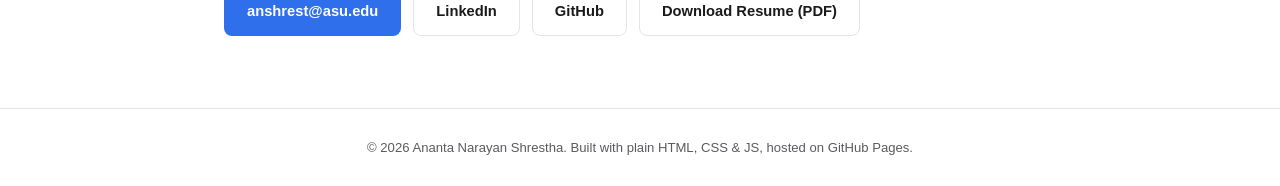
==== commit 0c0f146c: "Correct DOE award name to AMR and refresh resume PDFs The award is the DOE-VTO Annual Merit Review (" ====
--- a/index.html
+++ b/index.html
@@ -121,7 +121,7 @@
             <li>Architected a data validation layer using Pydantic to enforce strict schemas for incoming YAML configurations, and built a large-scale (~1TB) HPC data-processing pipeline for the EV Infrastructure Grid National Framework simulation, cutting execution time from 10 hours to 30 minutes (95%) using Polars and Parquet.</li>
             <li>Designed automated testing workflows (GitHub Actions, Docker, pytest) for the em-public-dashboard repo, increasing test reliability and cutting manual testing overhead by up to 60%.</li>
             <li>Built a machine-learning pipeline (Random Forest with feature engineering and cross-validation) for deployment-stage commute-mode inference over large-scale mobility datasets.</li>
-            <li>Contributed to RouteE Compass (Rust routing engine enabling Google Maps' eco-routing): introduced TOML configuration injection, refactored the core crate and JSON configuration parsing, implemented an SI-unit energy model, and led conda-forge packaging for OSX arm64; recognized with the U.S. DOE-VTO AMC Team Award 2025.</li>
+            <li>Contributed to RouteE Compass (Rust routing engine enabling Google Maps' eco-routing): introduced TOML configuration injection, refactored the core crate and JSON configuration parsing, implemented an SI-unit energy model, and led conda-forge packaging for OSX arm64; recognized with the U.S. DOE-VTO AMR Team Award 2025.</li>
             <li>Built automated documentation workflows for the EVI-Pro project (GitHub Actions, Jupyter Book, GitHub Pages) to publish an internal documentation repo whenever a new release triggers in the private source repo.</li>
           </ul>
           <p class="timeline-tags">Python · Rust · Polars · Pydantic · Docker · GitHub Actions · pytest · HPC</p>
@@ -299,7 +299,7 @@
       <div class="award-list">
         <h3>Awards &amp; Publications</h3>
         <ul>
-          <li>U.S. DOE-VTO AMC Team Award 2025 — RouteE &amp; FASTSim enabled Google Maps' eco-routing feature.</li>
+          <li>U.S. DOE-VTO AMR Team Award 2025 — RouteE &amp; FASTSim enabled Google Maps' eco-routing feature.</li>
           <li>Co-author: Powell, B., Shrestha, A., et al., "Where are all the Electric Vans?", ASCE ICTD 2025.</li>
           <li>Philips Ultrasound R&amp;D Hackathon: Winner 2019-20 (200 participants) — High Q Doppler Trace Enabler; Runner-up 2018-19 (150 participants) — Unified Defect Writing Tool; Team Up to Win 2022.</li>
           <li>Philips Customers First Behaviour Award, 2018.</li>
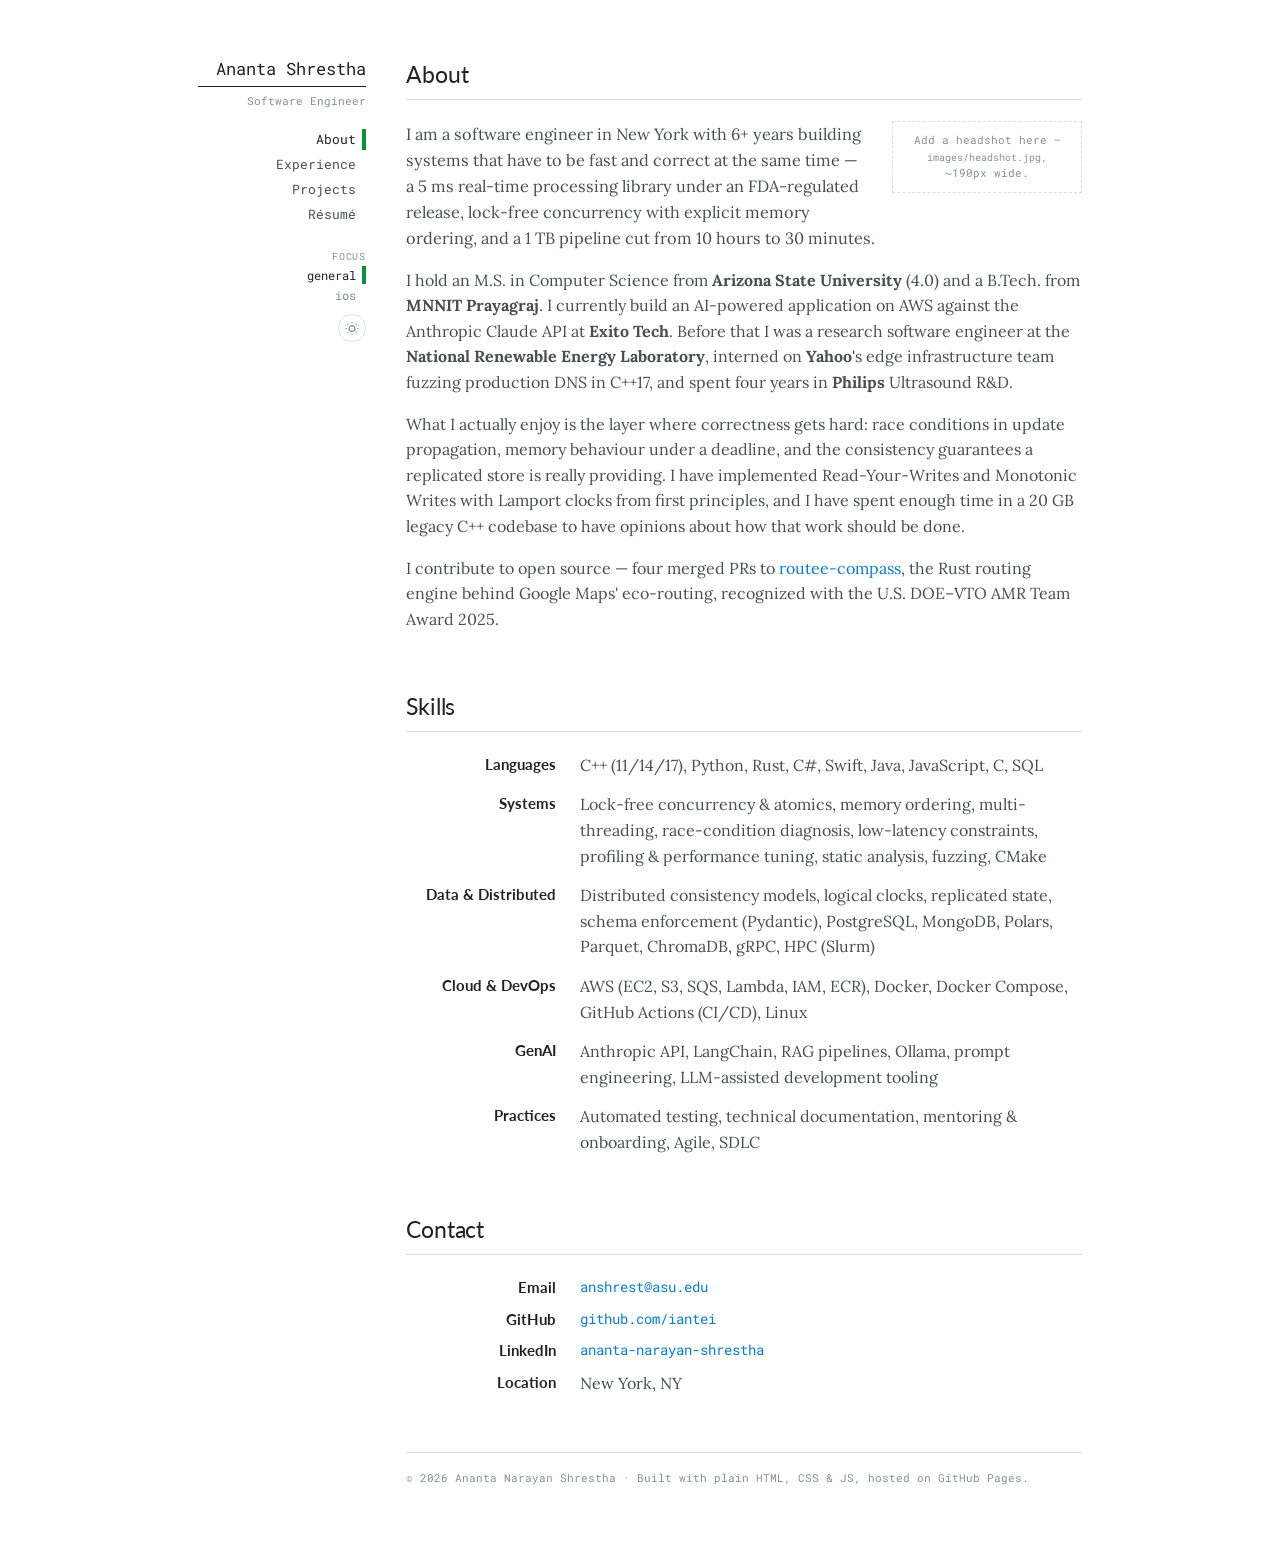
==== commit 65f7277a: "Redesign: academic-homepage layout, split into three pages Adopts the layout grammar of Alex Ozdemir" ====
--- a/index.html
+++ b/index.html
@@ -3,334 +3,137 @@
 <head>
 <meta charset="UTF-8">
 <meta name="viewport" content="width=device-width, initial-scale=1.0">
-<title>Ananta Narayan Shrestha — Software Engineer</title>
-<meta name="description" content="Portfolio of Ananta Narayan Shrestha — Software Engineer specializing in ML pipelines, systems programming, and cloud infrastructure.">
-<link rel="icon" href="data:,">
+<title>Ananta Narayan Shrestha</title>
+<meta name="description" content="Software engineer, 6+ years across low-latency C++, distributed systems, and large-scale data pipelines. New York, NY.">
+<meta property="og:type" content="website">
+<meta property="og:title" content="Ananta Narayan Shrestha">
+<meta property="og:description" content="Software engineer, 6+ years across low-latency C++, distributed systems, and large-scale data pipelines. New York, NY.">
+<meta property="og:url" content="https://iantei.github.io/index.html">
+<meta name="twitter:card" content="summary">
+<link rel="icon" href="data:image/svg+xml,%3Csvg xmlns='http://www.w3.org/2000/svg' viewBox='0 0 32 32'%3E%3Crect width='32' height='32' fill='%230a8f3c'/%3E%3Ctext x='16' y='22' font-family='monospace' font-size='16' fill='white' text-anchor='middle'%3EAS%3C/text%3E%3C/svg%3E">
+<link rel="preconnect" href="https://fonts.googleapis.com">
+<link rel="preconnect" href="https://fonts.gstatic.com" crossorigin>
+<link href="https://fonts.googleapis.com/css2?family=Lato:wght@400;700&family=Lora:ital,wght@0,400;0,700;1,400&family=Roboto+Mono:wght@400;500&display=swap" rel="stylesheet">
 <link rel="stylesheet" href="styles.css">
 </head>
 <body>
+<div class="page-container">
 
-<header class="site-header">
-  <nav class="nav">
-    <a href="#top" class="nav-brand">Ananta Shrestha</a>
-    <button class="nav-toggle" id="navToggle" aria-label="Toggle menu" aria-expanded="false">
-      <span></span><span></span><span></span>
-    </button>
-    <ul class="nav-links" id="navLinks">
-      <li><a href="#about">About</a></li>
-      <li><a href="#experience">Experience</a></li>
-      <li><a href="#leadership">Leadership</a></li>
-      <li><a href="#projects">Projects</a></li>
-      <li><a href="#skills">Skills</a></li>
-      <li><a href="#education">Education</a></li>
-      <li><a href="#contact">Contact</a></li>
-    </ul>
-    <button class="theme-toggle" id="themeToggle" aria-label="Toggle dark mode">
-      <svg class="icon-sun" width="18" height="18" viewBox="0 0 24 24" fill="none" stroke="currentColor" stroke-width="2"><circle cx="12" cy="12" r="5"/><path d="M12 1v2M12 21v2M4.22 4.22l1.42 1.42M18.36 18.36l1.42 1.42M1 12h2M21 12h2M4.22 19.78l1.42-1.42M18.36 5.64l1.42-1.42"/></svg>
-      <svg class="icon-moon" width="18" height="18" viewBox="0 0 24 24" fill="none" stroke="currentColor" stroke-width="2"><path d="M21 12.79A9 9 0 1 1 11.21 3 7 7 0 0 0 21 12.79z"/></svg>
-    </button>
-  </nav>
-</header>
+  <aside class="sidebar">
+    <div class="name"><a href="index.html">Ananta Shrestha</a></div>
+    <p class="tagline" data-text-general="Software Engineer" data-text-ios="iOS &amp; Systems Engineer">Software Engineer</p>
+    <nav class="nav-items" aria-label="Sections">
+      <div class="nav-item active"><a href="index.html" aria-current="page">About</a></div>
+      <div class="nav-item"><a href="experience.html">Experience</a></div>
+      <div class="nav-item"><a href="projects.html">Projects</a></div>
+      <div class="nav-item"><a href="Ananta_Shrestha_Resume.pdf" download
+          data-href-general="Ananta_Shrestha_Resume.pdf" data-href-ios="Ananta_Shrestha_Resume_iOS.pdf"
+          data-label-general="Résumé" data-label-ios="Résumé (iOS)">Résumé</a></div>
+    </nav>
 
-<main id="top">
+    <div class="sidebar-controls">
+      <div class="mode-toggle" role="group" aria-label="Portfolio focus">
+        <span class="mode-label">Focus</span>
+        <button type="button" class="mode-btn active" data-mode="general">general</button>
+        <button type="button" class="mode-btn" data-mode="ios">ios</button>
+      </div>
+      <button class="theme-toggle" id="themeToggle" aria-label="Toggle dark mode">
+        <svg class="icon-sun" width="15" height="15" viewBox="0 0 24 24" fill="none" stroke="currentColor" stroke-width="2"><circle cx="12" cy="12" r="5"/><path d="M12 1v2M12 21v2M4.22 4.22l1.42 1.42M18.36 18.36l1.42 1.42M1 12h2M21 12h2M4.22 19.78l1.42-1.42M18.36 5.64l1.42-1.42"/></svg>
+        <svg class="icon-moon" width="15" height="15" viewBox="0 0 24 24" fill="none" stroke="currentColor" stroke-width="2"><path d="M21 12.79A9 9 0 1 1 11.21 3 7 7 0 0 0 21 12.79z"/></svg>
+      </button>
+    </div>
+  </aside>
 
-  <section class="hero">
-    <div class="container">
-      <div class="mode-toggle" role="group" aria-label="Portfolio focus">
-        <button type="button" class="mode-btn active" data-mode="general">General</button>
-        <button type="button" class="mode-btn" data-mode="ios">iOS Developer</button>
-      </div>
-      <p class="eyebrow" data-text-general="Software Engineer" data-text-ios="iOS &amp; Systems Engineer">Software Engineer</p>
-      <h1>Ananta Narayan Shrestha</h1>
-      <p class="hero-lede"
-         data-text-general="Software engineer with 6+ years of experience building large-scale data pipelines, distributed systems, and cloud-native services — spanning terabyte-scale HPC data processing, GenAI/RAG systems, and safety-critical C++ software."
-         data-text-ios="iOS and systems engineer with 6+ years of experience, including 4 years shipping FDA-regulated software at Philips — where I was the sole developer of a real-time audio module for the Lumify iOS app (Swift, C++, AVFoundation), owning it from requirements through delivery.">
-        Software engineer with 6+ years of experience building large-scale data pipelines,
-        distributed systems, and cloud-native services — spanning terabyte-scale HPC data
-        processing, GenAI/RAG systems, and safety-critical C++ software.
-      </p>
-      <div class="hero-actions">
-        <a href="#projects" class="btn btn-primary">View Projects</a>
-        <a href="Ananta_Shrestha_Resume.pdf" class="btn btn-secondary" download
-           data-href-general="Ananta_Shrestha_Resume.pdf" data-href-ios="Ananta_Shrestha_Resume_iOS.pdf"
-           data-label-general="Download Resume" data-label-ios="Download Resume (iOS)">Download Resume</a>
-        <a href="#contact" class="btn btn-secondary">Get in Touch</a>
-      </div>
-      <div class="hero-meta">
-        <span>New York, NY</span>
-        <span aria-hidden="true">·</span>
-        <a href="https://github.com/iantei" target="_blank" rel="noopener">github.com/iantei</a>
-        <span aria-hidden="true">·</span>
-        <a href="https://www.linkedin.com/in/ananta-narayan-shrestha/" target="_blank" rel="noopener">LinkedIn</a>
-      </div>
+  <main class="content">
+    <h2>About</h2>
+
+    <div class="headshot-note">Add a headshot here — <code>images/headshot.jpg</code>, ~190px wide.</div>
+
+    <p class="lede"
+       data-text-general="I am a software engineer in New York with 6+ years building systems that have to be fast and correct at the same time — a 5&nbsp;ms real-time processing library under an FDA-regulated release, lock-free concurrency with explicit memory ordering, and a 1&nbsp;TB pipeline cut from 10 hours to 30 minutes."
+       data-text-ios="I am an iOS and systems engineer in New York with 6+ years of experience, including four years shipping FDA-regulated software at Philips — where I built a real-time, low-latency audio module for the Lumify iOS app in Swift, C++, and AVFoundation, owning it from requirements through delivery.">
+      I am a software engineer in New York with 6+ years building systems that have to be fast and
+      correct at the same time — a 5&nbsp;ms real-time processing library under an FDA-regulated
+      release, lock-free concurrency with explicit memory ordering, and a 1&nbsp;TB pipeline cut from
+      10 hours to 30 minutes.
+    </p>
+
+    <p>
+      I hold an M.S. in Computer Science from <strong>Arizona State University</strong> (4.0) and a
+      B.Tech. from <strong>MNNIT Prayagraj</strong>. I currently build an AI-powered application on AWS
+      against the Anthropic Claude API at <strong>Exito Tech</strong>. Before that I was a research
+      software engineer at the <strong>National Renewable Energy Laboratory</strong>, interned on
+      <strong>Yahoo</strong>'s edge infrastructure team fuzzing production DNS in C++17, and spent four
+      years in <strong>Philips</strong> Ultrasound R&amp;D.
+    </p>
+
+    <p>
+      What I actually enjoy is the layer where correctness gets hard: race conditions in update
+      propagation, memory behaviour under a deadline, and the consistency guarantees a replicated
+      store is really providing. I have implemented Read-Your-Writes and Monotonic Writes with
+      Lamport clocks from first principles, and I have spent enough time in a 20&nbsp;GB legacy C++
+      codebase to have opinions about how that work should be done.
+    </p>
+
+    <p>
+      I contribute to open source — four merged PRs to
+      <a href="https://github.com/NatLabRockies/routee-compass" target="_blank" rel="noopener">routee-compass</a>,
+      the Rust routing engine behind Google Maps' eco-routing, recognized with the U.S. DOE–VTO AMR
+      Team Award 2025.
+    </p>
+
+    <h2>Skills</h2>
+
+    <div class="row tight skill-row" data-skill="ios">
+      <div class="label"><span class="primary">iOS &amp; Mobile</span></div>
+      <div class="body">Swift, UIKit, AVFoundation / AVAudioEngine, MVVM, Xcode, cross-platform C++ integration, real-time audio</div>
     </div>
-  </section>
+    <div class="row tight">
+      <div class="label"><span class="primary">Languages</span></div>
+      <div class="body">C++ (11/14/17), Python, Rust, C#, Swift, Java, JavaScript, C, SQL</div>
+    </div>
+    <div class="row tight">
+      <div class="label"><span class="primary">Systems</span></div>
+      <div class="body">Lock-free concurrency &amp; atomics, memory ordering, multi-threading, race-condition diagnosis, low-latency constraints, profiling &amp; performance tuning, static analysis, fuzzing, CMake</div>
+    </div>
+    <div class="row tight">
+      <div class="label"><span class="primary">Data &amp; Distributed</span></div>
+      <div class="body">Distributed consistency models, logical clocks, replicated state, schema enforcement (Pydantic), PostgreSQL, MongoDB, Polars, Parquet, ChromaDB, gRPC, HPC (Slurm)</div>
+    </div>
+    <div class="row tight">
+      <div class="label"><span class="primary">Cloud &amp; DevOps</span></div>
+      <div class="body">AWS (EC2, S3, SQS, Lambda, IAM, ECR), Docker, Docker Compose, GitHub Actions (CI/CD), Linux</div>
+    </div>
+    <div class="row tight">
+      <div class="label"><span class="primary">GenAI</span></div>
+      <div class="body">Anthropic API, LangChain, RAG pipelines, Ollama, prompt engineering, LLM-assisted development tooling</div>
+    </div>
+    <div class="row tight">
+      <div class="label"><span class="primary">Practices</span></div>
+      <div class="body">Automated testing, technical documentation, mentoring &amp; onboarding, Agile, SDLC</div>
+    </div>
 
-  <section id="about" class="section">
-    <div class="container">
-      <h2 class="section-title"><span class="section-num">01</span> About</h2>
-      <div class="about-grid">
-        <p data-text-general="I'm a software engineer with a Master's in Computer Science from Arizona State University, currently building an AI-powered chatbot on AWS with Anthropic Claude and retrieval-augmented generation (RAG) at Exito Tech Inc. My background spans large-scale data pipelines and distributed systems, cloud-native infrastructure, and safety-critical embedded software — from terabyte-scale HPC pipelines at NREL, to fuzzing production DNS infrastructure at Yahoo, to real-time audio processing at Philips."
-           data-text-ios="I'm an iOS and systems engineer with a Master's in Computer Science from Arizona State University. At Philips Ultrasound R&amp;D I was the sole developer of a real-time, low-latency audio module for the Lumify iOS app (Swift, C++, AVFoundation/AVAudioEngine), shipped in an FDA-regulated App Store medical product — owning it from requirements through delivery. I'm currently building an AI-powered chatbot on AWS with Anthropic Claude and RAG at Exito Tech Inc.">
-          I'm a software engineer with a Master's in Computer Science from Arizona State University, currently
-          building an AI-powered chatbot on AWS with Anthropic Claude and retrieval-augmented generation (RAG)
-          at Exito Tech Inc. My background spans large-scale data pipelines and distributed systems, cloud-native
-          infrastructure, and safety-critical embedded software — from terabyte-scale HPC pipelines at NREL, to
-          fuzzing production DNS infrastructure at Yahoo, to real-time audio processing at Philips.
-        </p>
-        <p>
-          I care about systems that are reliable under real-world load and code that a team can actually
-          maintain. I've also built a production-grade Retrieval-Augmented Generation application for energy
-          policy research and contributed to open-source projects including RouteE Compass and Microsoft
-          Research's Nanvix, and I'm working toward integrating an AI assistant directly into this site.
-        </p>
-      </div>
+    <h2>Contact</h2>
+
+    <div class="contact-row">
+      <div class="k">Email</div>
+      <div class="v mono"><a href="mailto:anshrest@asu.edu">anshrest@asu.edu</a></div>
     </div>
-  </section>
-
-  <section id="experience" class="section section-alt">
-    <div class="container">
-      <h2 class="section-title"><span class="section-num">02</span> Experience</h2>
-      <div class="timeline">
-
-        <article class="timeline-item">
-          <div class="timeline-header">
-            <div>
-              <h3>Software Engineer</h3>
-              <p class="timeline-org">Exito Tech Inc. · New York, USA</p>
-            </div>
-            <p class="timeline-date">Dec 2025 – Present</p>
-          </div>
-          <ul>
-            <li>Building an AI-powered chatbot on AWS using Anthropic Claude and retrieval-augmented generation (RAG) to improve response grounding and quality.</li>
-          </ul>
-          <p class="timeline-tags">AWS · Anthropic Claude · RAG</p>
-        </article>
-
-        <article class="timeline-item" data-emphasis="ios-secondary">
-          <div class="timeline-header">
-            <div>
-              <h3>Research Software Engineer</h3>
-              <p class="timeline-org">National Renewable Energy Laboratory · Golden, Colorado</p>
-              <p class="timeline-teams">Teams: e-mission (OpenPATH) · RouteE Compass · EVI-Pro · EVI-Grid National Framework · On-Demand Transit Research</p>
-            </div>
-            <p class="timeline-date">Aug 2023 – Sep 2025</p>
-          </div>
-          <ul>
-            <li>Developed, deployed, and maintained the public-facing OpenPATH (e-mission) dashboard (Python, Docker Compose, JavaScript, MongoDB), supporting 5,000+ active users across 34 deployment programs; added dynamic configurations and inferred labels for 100% stacked bar charts, and redesigned its visualization layer, replacing pie charts with data-rich stacked bar charts.</li>
-            <li>Architected a data validation layer using Pydantic to enforce strict schemas for incoming YAML configurations, and built a large-scale (~1TB) HPC data-processing pipeline for the EV Infrastructure Grid National Framework simulation, cutting execution time from 10 hours to 30 minutes (95%) using Polars and Parquet.</li>
-            <li>Designed automated testing workflows (GitHub Actions, Docker, pytest) for the em-public-dashboard repo, increasing test reliability and cutting manual testing overhead by up to 60%.</li>
-            <li>Built a machine-learning pipeline (Random Forest with feature engineering and cross-validation) for deployment-stage commute-mode inference over large-scale mobility datasets.</li>
-            <li>Contributed to RouteE Compass (Rust routing engine enabling Google Maps' eco-routing): introduced TOML configuration injection, refactored the core crate and JSON configuration parsing, implemented an SI-unit energy model, and led conda-forge packaging for OSX arm64; recognized with the U.S. DOE-VTO AMR Team Award 2025.</li>
-            <li>Built automated documentation workflows for the EVI-Pro project (GitHub Actions, Jupyter Book, GitHub Pages) to publish an internal documentation repo whenever a new release triggers in the private source repo.</li>
-          </ul>
-          <p class="timeline-tags">Python · Rust · Polars · Pydantic · Docker · GitHub Actions · pytest · HPC</p>
-        </article>
-
-        <article class="timeline-item">
-          <div class="timeline-header">
-            <div>
-              <h3>Software Engineer Intern II</h3>
-              <p class="timeline-org">Yahoo Inc. · Illinois, USA</p>
-              <p class="timeline-teams">Team: Edge Infrastructure</p>
-            </div>
-            <p class="timeline-date">May 2023 – Aug 2023</p>
-          </div>
-          <ul>
-            <li>Researched and integrated four fuzzing engines (Google FuzzTest, LibFuzzer, AFL++, HonggFuzz) into Yahoo's large-scale production DNS infrastructure in C++17, identifying and reporting two critical memory-management vulnerabilities.</li>
-            <li>Engineered a 24/7 automated fuzzing pipeline and CI/CD workflows (ScrewDriver, Makefile, CMake) within a Dockerized Linux environment, and authored a ~50-page engineering report analyzing engine tradeoffs and LLVM/OpenStack integration.</li>
-          </ul>
-          <p class="timeline-tags">C++ · LLVM · Docker · Linux · Fuzzing</p>
-        </article>
-
-        <article class="timeline-item" data-emphasis="ios-primary">
-          <div class="timeline-header">
-            <div>
-              <h3>Software Engineer I &amp; II</h3>
-              <p class="timeline-org">Philips India Ltd. (Ultrasound R&amp;D) · Bangalore, India</p>
-              <p class="timeline-teams">Teams: Lumify iOS App · Rhythm Service Platform · Women Health Care · Workflow Enhancement</p>
-            </div>
-            <p class="timeline-date">Jun 2018 – Jun 2022</p>
-          </div>
-          <ul>
-            <li><strong>Lumify iOS App:</strong> architected a multi-threaded, low-latency (5ms) real-time audio processing library (Swift, C++, AVFoundation/AVAudioEngine) for Pulse Wave Doppler playback, collaborating with clinical scientists under an FDA-regulated release process; streamlined UI development in Swift by replacing manual XIBs with programmatic StackViews, cutting new feature development time by 80% while shipping 10+ new UI controls across 10+ device sizes and orientations.</li>
-            <li><strong>Rhythm Service Platform</strong> (C++, MVVM): designed the UI and backend for multi-level user login using a pub-sub design pattern and layered architecture, maintaining &gt;95% platform-layer and &gt;85% application-layer unit test coverage.</li>
-            <li><strong>Women Health Care &amp; Workflow Enhancement:</strong> shipped ultrasound-specific features (Quad AFI, High Q Doppler, 3D Preset within Preset) and a new UI/UX framework for the Blaze Toolbar supporting a dynamic array of transducers, reducing exam execution time by up to 40%.</li>
-            <li>Triaged and resolved critical multi-threading and connectivity issues in a 20GB legacy C++ codebase; built a C++/C# static-analysis CLI tool, improving delivery speed by 30% and resolving ten high-priority production incidents.</li>
-            <li>Designed a secure multi-level user-authentication portal (C++, C#, WPF/MVVM) with AES/SHA-256 encryption; drove end-to-end Agile feature delivery including Integration Test Plan authoring and documentation.</li>
-          </ul>
-          <p class="timeline-tags">C++ · Swift · C# · WPF · AVFoundation · FDA-regulated</p>
-        </article>
-
-      </div>
+    <div class="contact-row">
+      <div class="k">GitHub</div>
+      <div class="v mono"><a href="https://github.com/iantei" target="_blank" rel="noopener">github.com/iantei</a></div>
     </div>
-  </section>
-
-  <section id="leadership" class="section">
-    <div class="container">
-      <h2 class="section-title"><span class="section-num">03</span> Leadership</h2>
-      <div class="timeline">
-
-        <article class="timeline-item">
-          <div class="timeline-header">
-            <div>
-              <h3>Project Team Leader</h3>
-              <p class="timeline-org">Arizona State University · Tempe, Arizona</p>
-            </div>
-            <p class="timeline-date">Jan 2023 – May 2023</p>
-          </div>
-          <ul>
-            <li>Led a team of seven graduate students in a research project on information assurance and security in machine learning, targeting malicious URL detection in social networks; collaborated with the TA and professor and used Gantt charts to plan the project timeline while investigating DCNN and CNN approaches.</li>
-          </ul>
-        </article>
-
-        <article class="timeline-item">
-          <div class="timeline-header">
-            <div>
-              <h3>Project Mentor</h3>
-              <p class="timeline-org">Philips Innovation Campus · Bangalore, India</p>
-            </div>
-            <p class="timeline-date">May 2020 – Jun 2022</p>
-          </div>
-          <ul>
-            <li>Mentored recruits and software engineers through onboarding and issue resolution across Agile projects, improving completion tracking by 20%.</li>
-          </ul>
-        </article>
-
-      </div>
+    <div class="contact-row">
+      <div class="k">LinkedIn</div>
+      <div class="v mono"><a href="https://www.linkedin.com/in/ananta-narayan-shrestha/" target="_blank" rel="noopener">ananta-narayan-shrestha</a></div>
     </div>
-  </section>
-
-  <section id="projects" class="section section-alt">
-    <div class="container">
-      <h2 class="section-title"><span class="section-num">04</span> Projects</h2>
-      <div class="project-grid">
-
-        <article class="project-card project-card-featured">
-          <p class="project-tag">Featured · RAG</p>
-          <h3>Energy Policy RAG</h3>
-          <p>Production-grade Retrieval-Augmented Generation system: Medallion ETL (Bronze/Silver/Gold) on Polars/Parquet, Docling PDF parsing, ChromaDB, LangChain, Docker/Ollama GPU inference, and an 18-test integration suite.</p>
-          <p class="project-tags">LangChain · ChromaDB · Polars · Docker · Ollama</p>
-          <a href="https://github.com/iantei/energy-rags" target="_blank" rel="noopener" class="project-link">View on GitHub →</a>
-        </article>
-
-        <article class="project-card">
-          <p class="project-tag">Distributed Systems</p>
-          <h3>Distributed Banking System</h3>
-          <p>Distributed banking system implementing client-centric consistency models (Read-Your-Writes, Monotonic Writes) and Lamport's logical clocks for causal event ordering to ensure data integrity across replicated servers.</p>
-          <p class="project-tags">Python · gRPC</p>
-        </article>
-
-        <article class="project-card">
-          <p class="project-tag">Cloud</p>
-          <h3>Scalable Serverless Cloud Pipeline</h3>
-          <p>Serverless, high-throughput data pipeline for image and video processing on AWS Lambda, S3, SQS, and ECR with Docker, demonstrating cloud-native design patterns.</p>
-          <p class="project-tags">AWS Lambda · ECR · S3 · SQS · Docker</p>
-        </article>
-
-        <article class="project-card">
-          <p class="project-tag">IaaS</p>
-          <h3>AWS-Powered Scalable Image Classification System</h3>
-          <p>Fault-tolerant image classification system using EC2, S3, and SQS with auto-scaling for up to 50 concurrent requests, achieving 100% classification accuracy under 3-minute batch processing.</p>
-          <p class="project-tags">AWS EC2 · S3 · SQS · Python · Flask</p>
-        </article>
-
-      </div>
-      <p class="ai-assistant-note">An AI assistant for exploring these projects — backed by the RAG pipeline above — is in progress.</p>
-      <p class="opensource-note">
-        <strong>Open source:</strong>
-        <a href="https://github.com/NatLabRockies/routee-compass" target="_blank" rel="noopener">NatLabRockies/routee-compass</a>
-        (merged PR #364, gzip query-file support) and
-        <a href="https://github.com/nanvix" target="_blank" rel="noopener">nanvix</a>
-        (Microsoft Research's multikernel OS for serverless sandboxing) — signal handling, concurrent sandbox testing, POSIX fixes.
-      </p>
+    <div class="contact-row">
+      <div class="k">Location</div>
+      <div class="v">New York, NY</div>
     </div>
-  </section>
-
-  <section id="skills" class="section">
-    <div class="container">
-      <h2 class="section-title"><span class="section-num">05</span> Skills</h2>
-      <div class="skills-grid">
-        <div class="skill-group" data-skill="ios">
-          <h3>iOS &amp; Mobile</h3>
-          <p>Swift, UIKit, AVFoundation / AVAudioEngine, MVVM, Xcode, cross-platform C++ integration, real-time audio</p>
-        </div>
-        <div class="skill-group" data-skill="languages">
-          <h3>Languages</h3>
-          <p>Python, C++, Rust, Swift, Java, C#, JavaScript, SQL</p>
-        </div>
-        <div class="skill-group" data-skill="data">
-          <h3>Data &amp; Distributed Systems</h3>
-          <p>PostgreSQL, MongoDB, Polars, Parquet, ChromaDB, distributed transactions &amp; consistency, HPC (Slurm)</p>
-        </div>
-        <div class="skill-group" data-skill="cloud">
-          <h3>Cloud &amp; DevOps</h3>
-          <p>AWS (EC2, S3, SQS, Lambda, IAM, ECR), Docker, Docker Compose, GitHub Actions (CI/CD)</p>
-        </div>
-        <div class="skill-group" data-skill="genai">
-          <h3>GenAI</h3>
-          <p>Anthropic API, LangChain, RAG pipelines, Ollama, LLM-assisted development tooling</p>
-        </div>
-        <div class="skill-group" data-skill="practices">
-          <h3>Practices</h3>
-          <p>Automated testing, technical documentation, mentoring &amp; onboarding, Agile, SDLC</p>
-        </div>
-      </div>
-    </div>
-  </section>
-
-  <section id="education" class="section section-alt">
-    <div class="container">
-      <h2 class="section-title"><span class="section-num">06</span> Education &amp; Awards</h2>
-
-      <div class="edu-block">
-        <h3>Master of Computer Science</h3>
-        <p class="timeline-org">Arizona State University · Tempe, Arizona</p>
-        <p class="timeline-date">May 2024 · GPA 4.0</p>
-        <p>Relevant courses: Cloud Computing, Machine Learning, Data Visualization, Software Project Management</p>
-      </div>
-
-      <div class="edu-block">
-        <h3>B.Tech. Computer Science &amp; Engineering</h3>
-        <p class="timeline-org">MNNIT · Prayagraj, India</p>
-        <p class="timeline-date">May 2018</p>
-      </div>
-
-      <div class="award-list">
-        <h3>Awards &amp; Publications</h3>
-        <ul>
-          <li>U.S. DOE-VTO AMR Team Award 2025 — RouteE &amp; FASTSim enabled Google Maps' eco-routing feature.</li>
-          <li>Co-author: Powell, B., Shrestha, A., et al., "Where are all the Electric Vans?", ASCE ICTD 2025.</li>
-          <li>Philips Ultrasound R&amp;D Hackathon: Winner 2019-20 (200 participants) — High Q Doppler Trace Enabler; Runner-up 2018-19 (150 participants) — Unified Defect Writing Tool; Team Up to Win 2022.</li>
-          <li>Philips Customers First Behaviour Award, 2018.</li>
-        </ul>
-      </div>
-    </div>
-  </section>
-
-  <section id="contact" class="section">
-    <div class="container">
-      <h2 class="section-title"><span class="section-num">07</span> Get in Touch</h2>
-      <p class="contact-lede">Open to conversations about software engineering, ML systems, and research collaborations.</p>
-      <div class="contact-links">
-        <a href="mailto:anshrest@asu.edu" class="btn btn-primary">anshrest@asu.edu</a>
-        <a href="https://www.linkedin.com/in/ananta-narayan-shrestha/" target="_blank" rel="noopener" class="btn btn-secondary">LinkedIn</a>
-        <a href="https://github.com/iantei" target="_blank" rel="noopener" class="btn btn-secondary">GitHub</a>
-        <a href="Ananta_Shrestha_Resume.pdf" class="btn btn-secondary" download
-           data-href-general="Ananta_Shrestha_Resume.pdf" data-href-ios="Ananta_Shrestha_Resume_iOS.pdf"
-           data-label-general="Download Resume (PDF)" data-label-ios="Download Resume (iOS, PDF)">Download Resume (PDF)</a>
-      </div>
-    </div>
-  </section>
-
-</main>
-
-<footer class="site-footer">
-  <div class="container">
-    <p>© <span id="year"></span> Ananta Narayan Shrestha. Built with plain HTML, CSS &amp; JS, hosted on GitHub Pages.</p>
-  </div>
-</footer>
-
+    <p class="footer">© <span id="year"></span> Ananta Narayan Shrestha · Built with plain HTML, CSS &amp; JS, hosted on GitHub Pages.</p>
+  </main>
+</div>
 <script src="script.js"></script>
 </body>
 </html>
--- a/styles.css
+++ b/styles.css
@@ -1,124 +1,214 @@
+/* ---------------------------------------------------------------
+   Layout grammar adapted from academic faculty homepages:
+   fixed-width right-aligned sidebar, label-column rows, hairline
+   rules, serif body / sans headings / mono chrome. Responsive and
+   theme-aware, which the original format is not.
+   --------------------------------------------------------------- */
+
 :root {
   --bg: #ffffff;
-  --bg-alt: #f7f7f8;
-  --text: #1a1a1a;
-  --text-muted: #5a5a5f;
-  --border: #e4e4e7;
-  --accent: #2f6feb;
-  --accent-text: #ffffff;
-  --radius: 8px;
-  --max-width: 880px;
-  --font-sans: -apple-system, BlinkMacSystemFont, "Segoe UI", Roboto, Helvetica, Arial, sans-serif;
+  --text: #494e52;
+  --text-strong: #222222;
+  --text-muted: #868f97;
+  --rule: #dcdee1;
+  --link: #077cd2;
+  --accent: #0a8f3c;
+  --nav-rest: transparent;
+
+  --sidebar-w: 168px;
+  --page-w: 940px;
+  --label-w: 150px;
+
+  --font-body: Lora, Georgia, "Times New Roman", Times, serif;
+  --font-head: Lato, Arial, Helvetica, sans-serif;
+  --font-mono: "Roboto Mono", "DejaVu Sans Mono", ui-monospace, SFMono-Regular, Menlo, monospace;
 }
 
 :root[data-theme="dark"] {
-  --bg: #121212;
-  --bg-alt: #191919;
-  --text: #eaeaea;
-  --text-muted: #a0a0a5;
-  --border: #2a2a2d;
-  --accent: #5b9dff;
-  --accent-text: #0b0b0b;
+  --bg: #14161a;
+  --text: #c3c8cf;
+  --text-strong: #f0f2f5;
+  --text-muted: #838b95;
+  --rule: #2b3038;
+  --link: #6bb6f5;
+  --accent: #3ddc84;
 }
 
 @media (prefers-color-scheme: dark) {
   :root:not([data-theme="light"]) {
-    --bg: #121212;
-    --bg-alt: #191919;
-    --text: #eaeaea;
-    --text-muted: #a0a0a5;
-    --border: #2a2a2d;
-    --accent: #5b9dff;
-    --accent-text: #0b0b0b;
+    --bg: #14161a;
+    --text: #c3c8cf;
+    --text-strong: #f0f2f5;
+    --text-muted: #838b95;
+    --rule: #2b3038;
+    --link: #6bb6f5;
+    --accent: #3ddc84;
   }
 }
 
 * { box-sizing: border-box; }
 
-html {
-  scroll-behavior: smooth;
-}
+html { overflow-y: scroll; }
 
 body {
   margin: 0;
-  font-family: var(--font-sans);
   background: var(--bg);
   color: var(--text);
+  font-family: var(--font-body);
+  font-size: 16px;
   line-height: 1.6;
+  text-rendering: optimizeLegibility;
   -webkit-font-smoothing: antialiased;
-  transition: background 0.2s ease, color 0.2s ease;
-}
-
-.container {
-  max-width: var(--max-width);
-  margin: 0 auto;
-  padding: 0 24px;
-}
-
-a {
-  color: var(--accent);
-  text-decoration: none;
-}
+}
+
+a { color: var(--link); text-decoration: none; }
 a:hover { text-decoration: underline; }
 
-/* Header / Nav */
-.site-header {
+h2, h3 {
+  font-family: var(--font-head);
+  font-weight: 400;
+  color: var(--text-strong);
+  letter-spacing: -0.005em;
+}
+h2 {
+  font-size: 1.45rem;
+  margin: 2.4em 0 0.9em;
+  padding-bottom: 0.25em;
+  border-bottom: 1px solid var(--rule);
+}
+h2:first-child { margin-top: 0; }
+h3 { font-size: 1.05rem; margin: 0 0 0.3em; }
+
+code {
+  font-family: var(--font-mono);
+  font-size: 0.86em;
+  /* Long unbreakable tokens (e.g. get_ipython().run_line_magic()) otherwise
+     force horizontal scroll on narrow screens. */
+  overflow-wrap: anywhere;
+  word-break: break-word;
+}
+
+p { margin: 0 0 1em; }
+p:last-child { margin-bottom: 0; }
+
+/* ---------------- Page shell ---------------- */
+
+.page-container {
+  margin: 56px auto 72px;
+  display: flex;
+  width: var(--page-w);
+  max-width: 100%;
+  padding: 0 28px;
+  gap: 40px;
+}
+
+/* ---------------- Sidebar ---------------- */
+
+.sidebar {
+  width: var(--sidebar-w);
+  flex-shrink: 0;
+  display: flex;
+  flex-direction: column;
+  align-items: flex-end;
   position: sticky;
-  top: 0;
-  z-index: 100;
-  background: color-mix(in srgb, var(--bg) 88%, transparent);
-  backdrop-filter: blur(8px);
-  border-bottom: 1px solid var(--border);
-}
-
-.nav {
-  max-width: var(--max-width);
-  margin: 0 auto;
-  padding: 16px 24px;
-  display: flex;
-  align-items: center;
-  justify-content: space-between;
-  gap: 16px;
-}
-
-.nav-brand {
-  font-weight: 600;
-  color: var(--text);
-  font-size: 1rem;
-  text-decoration: none;
-}
-
-.nav-links {
-  list-style: none;
-  display: flex;
-  gap: 24px;
-  margin: 0;
-  padding: 0;
-}
-
-.nav-links a {
-  color: var(--text-muted);
-  font-size: 0.9rem;
-  font-weight: 500;
-}
-.nav-links a:hover {
-  color: var(--text);
-  text-decoration: none;
+  top: 56px;
+  align-self: flex-start;
+}
+
+.sidebar .name {
+  font-family: var(--font-mono);
+  font-size: 1.05rem;
+  color: var(--text-strong);
+  border-bottom: 1px solid var(--text-strong);
+  padding-bottom: 3px;
+  width: 100%;
+  text-align: right;
+}
+.sidebar .name a { color: inherit; }
+.sidebar .name a:hover { text-decoration: none; }
+
+.sidebar .tagline {
+  font-family: var(--font-mono);
+  font-size: 0.7rem;
+  color: var(--text-muted);
+  text-align: right;
+  margin: 6px 0 0;
+  line-height: 1.4;
+}
+
+.nav-items {
+  font-family: var(--font-mono);
+  font-size: 0.82rem;
+  display: flex;
+  flex-direction: column;
+  align-items: flex-end;
+  width: 100%;
+  margin-top: 18px;
+}
+.nav-item {
+  margin: 2px 0;
+  padding-right: 6px;
+  border-right: 4px solid var(--nav-rest);
+  transition: border-color 0.4s ease;
+}
+.nav-item a { color: var(--text); }
+.nav-item a:hover { text-decoration: none; color: var(--text-strong); }
+.nav-item:hover { border-right-color: var(--accent); }
+.nav-item.active { border-right-color: var(--accent); }
+.nav-item.active a { color: var(--text-strong); }
+
+.sidebar-controls {
+  margin-top: 22px;
+  width: 100%;
+  display: flex;
+  flex-direction: column;
+  align-items: flex-end;
+  gap: 10px;
+}
+
+.mode-toggle {
+  display: flex;
+  flex-direction: column;
+  align-items: flex-end;
+  gap: 2px;
+}
+.mode-label {
+  font-family: var(--font-mono);
+  font-size: 0.62rem;
+  text-transform: uppercase;
+  letter-spacing: 0.08em;
+  color: var(--text-muted);
+}
+.mode-btn {
+  font-family: var(--font-mono);
+  font-size: 0.75rem;
+  background: none;
+  border: none;
+  border-right: 4px solid var(--nav-rest);
+  color: var(--text-muted);
+  padding: 1px 6px 1px 0;
+  cursor: pointer;
+  text-align: right;
+}
+.mode-btn:hover { color: var(--text-strong); }
+.mode-btn.active {
+  color: var(--text-strong);
+  border-right-color: var(--accent);
 }
 
 .theme-toggle {
-  border: 1px solid var(--border);
-  background: var(--bg-alt);
-  color: var(--text);
+  background: none;
+  border: 1px solid var(--rule);
   border-radius: 999px;
-  width: 34px;
-  height: 34px;
+  width: 28px;
+  height: 28px;
   display: flex;
   align-items: center;
   justify-content: center;
   cursor: pointer;
-  flex-shrink: 0;
-}
+  color: var(--text-muted);
+}
+.theme-toggle:hover { color: var(--text-strong); border-color: var(--text-muted); }
 .theme-toggle .icon-moon { display: none; }
 :root[data-theme="dark"] .theme-toggle .icon-sun { display: none; }
 :root[data-theme="dark"] .theme-toggle .icon-moon { display: block; }
@@ -127,360 +217,157 @@
   :root:not([data-theme="light"]) .theme-toggle .icon-moon { display: block; }
 }
 
-.nav-toggle {
-  display: none;
-  flex-direction: column;
-  gap: 4px;
-  background: none;
-  border: none;
-  cursor: pointer;
-  padding: 8px;
-}
-.nav-toggle span {
-  width: 20px;
-  height: 2px;
-  background: var(--text);
+.nav-toggle { display: none; }
+
+/* ---------------- Content ---------------- */
+
+.content { flex: 1; min-width: 0; }
+
+.headshot-note {
+  float: right;
+  max-width: 190px;
+  margin: 0 0 12px 24px;
+  font-family: var(--font-mono);
+  font-size: 0.7rem;
+  color: var(--text-muted);
+  border: 1px dashed var(--rule);
+  padding: 10px;
+  text-align: center;
+  line-height: 1.5;
+}
+
+.lede { font-size: 1.02rem; }
+
+/* The signature pattern: fixed right-aligned label column + flowing body */
+.row {
+  display: flex;
+  flex-direction: row;
+  margin: 26px 0;
+}
+.row .label {
+  width: var(--label-w);
+  flex-shrink: 0;
+  margin-right: 24px;
+  text-align: right;
+  font-family: var(--font-head);
+}
+.row .label .primary {
+  font-weight: 700;
+  color: var(--text-strong);
+  font-size: 0.92rem;
   display: block;
 }
-
-/* Hero */
-.hero {
-  padding: 96px 0 72px;
-}
-
-.mode-toggle {
-  display: inline-flex;
-  gap: 2px;
-  padding: 3px;
-  background: var(--bg-alt);
-  border: 1px solid var(--border);
-  border-radius: 999px;
-  margin-bottom: 24px;
-}
-.mode-btn {
-  border: none;
-  background: transparent;
-  color: var(--text-muted);
-  font-size: 0.85rem;
-  font-weight: 600;
-  padding: 7px 16px;
-  border-radius: 999px;
-  cursor: pointer;
-  font-family: inherit;
-}
-.mode-btn:hover {
-  color: var(--text);
-}
-.mode-btn.active {
-  background: var(--accent);
-  color: var(--accent-text);
-}
-
-.eyebrow {
-  text-transform: uppercase;
-  letter-spacing: 0.08em;
-  font-size: 0.8rem;
-  font-weight: 600;
-  color: var(--accent);
-  margin: 0 0 12px;
-}
-.hero h1 {
-  font-size: clamp(2rem, 5vw, 3rem);
-  margin: 0 0 20px;
-  letter-spacing: -0.02em;
-}
-.hero-lede {
-  font-size: 1.15rem;
-  color: var(--text-muted);
-  max-width: 620px;
-  margin: 0 0 32px;
-}
-.hero-actions {
-  display: flex;
-  gap: 12px;
-  flex-wrap: wrap;
-  margin-bottom: 32px;
-}
-.hero-meta {
-  display: flex;
-  gap: 10px;
-  align-items: center;
-  color: var(--text-muted);
-  font-size: 0.9rem;
-  flex-wrap: wrap;
-}
-
-/* Buttons */
-.btn {
-  display: inline-block;
-  padding: 11px 22px;
-  border-radius: var(--radius);
-  font-weight: 600;
-  font-size: 0.92rem;
-  text-decoration: none;
-  border: 1px solid transparent;
-}
-.btn:hover { text-decoration: none; }
-.btn-primary {
-  background: var(--accent);
-  color: var(--accent-text);
-}
-.btn-primary:hover { opacity: 0.9; }
-.btn-secondary {
-  background: transparent;
-  color: var(--text);
-  border-color: var(--border);
-}
-.btn-secondary:hover { background: var(--bg-alt); }
-
-/* Sections */
-.section {
-  padding: 72px 0;
-}
-.section-alt {
-  background: var(--bg-alt);
-}
-.section-title {
-  font-size: 1.6rem;
-  margin: 0 0 40px;
-  display: flex;
-  align-items: baseline;
-  gap: 12px;
-  letter-spacing: -0.01em;
-}
-.section-num {
-  font-size: 0.85rem;
-  color: var(--accent);
-  font-weight: 700;
+.row .label .secondary {
+  font-weight: 400;
+  color: var(--text-muted);
+  font-size: 0.82rem;
+  display: block;
   font-variant-numeric: tabular-nums;
 }
-
-.about-grid p {
-  color: var(--text-muted);
+.row .body { flex: 1; min-width: 0; }
+.row .body .org {
+  font-family: var(--font-head);
   font-size: 1.05rem;
-  max-width: 720px;
-}
-
-/* Timeline */
-.timeline {
-  display: flex;
-  flex-direction: column;
-  gap: 48px;
-}
-.timeline-item {
-  border-top: 1px solid var(--border);
-  padding-top: 28px;
-}
-.timeline-header {
-  display: flex;
-  justify-content: space-between;
-  align-items: baseline;
-  gap: 16px;
-  flex-wrap: wrap;
-  margin-bottom: 12px;
-}
-.timeline-header h3 {
-  margin: 0 0 4px;
-  font-size: 1.1rem;
-}
-.timeline-org {
-  margin: 0;
-  color: var(--text-muted);
-  font-size: 0.92rem;
-}
-.timeline-teams {
-  margin: 2px 0 0;
+  color: var(--text-strong);
+}
+.row .body .teams {
   color: var(--text-muted);
   font-size: 0.8rem;
   font-style: italic;
-}
-.timeline-date {
-  margin: 0;
-  color: var(--text-muted);
-  font-size: 0.85rem;
-  white-space: nowrap;
-  font-variant-numeric: tabular-nums;
-}
-.timeline-item ul {
-  margin: 0 0 14px;
-  padding-left: 20px;
-  color: var(--text-muted);
-  font-size: 0.95rem;
-}
-.timeline-item li { margin-bottom: 6px; }
-.timeline-tags {
-  margin: 0;
-  font-size: 0.8rem;
-  color: var(--accent);
-  font-weight: 500;
-}
-
-body[data-mode="ios"] .timeline-item[data-emphasis="ios-primary"] {
-  border-top-color: var(--accent);
-  border-top-width: 2px;
-}
-body[data-mode="ios"] .timeline-item[data-emphasis="ios-secondary"] {
-  opacity: 0.7;
-}
-
-/* Projects */
-.project-grid {
-  display: grid;
-  grid-template-columns: repeat(auto-fit, minmax(260px, 1fr));
-  gap: 20px;
-}
-.project-card {
-  border: 1px solid var(--border);
-  border-radius: var(--radius);
-  padding: 24px;
-  background: var(--bg);
-  display: flex;
-  flex-direction: column;
-}
-.project-card-featured {
-  border-color: var(--accent);
-  background: color-mix(in srgb, var(--accent) 6%, var(--bg));
-}
-.project-tag {
+  margin: 2px 0 6px;
+}
+.row .body ul { margin: 8px 0 8px; padding-left: 18px; }
+.row .body li { margin-bottom: 6px; }
+.row .body .tags {
+  font-family: var(--font-mono);
   font-size: 0.72rem;
-  text-transform: uppercase;
-  letter-spacing: 0.06em;
+  color: var(--text-muted);
+  margin: 8px 0 0;
+}
+
+body[data-mode="ios"] .row[data-emphasis="ios-primary"] .label .primary { color: var(--accent); }
+body[data-mode="ios"] .row[data-emphasis="ios-secondary"] { opacity: 0.68; }
+
+/* Skills: label-column rows too, tighter */
+.row.tight { margin: 14px 0; }
+.skill-row[data-skill="ios"] { display: none; }
+body[data-mode="ios"] .skill-row[data-skill="ios"] { display: flex; }
+
+/* Contact list */
+.contact-row { display: flex; margin: 8px 0; }
+.contact-row .k {
+  width: var(--label-w);
+  flex-shrink: 0;
+  margin-right: 24px;
+  text-align: right;
+  font-family: var(--font-head);
   font-weight: 700;
-  color: var(--accent);
-  margin: 0 0 10px;
-}
-.project-card h3 {
-  margin: 0 0 10px;
-  font-size: 1.05rem;
-}
-.project-card p:not(.project-tag):not(.project-tags) {
-  color: var(--text-muted);
+  color: var(--text-strong);
   font-size: 0.92rem;
-  flex-grow: 1;
-  margin: 0 0 14px;
-}
-.project-tags {
-  font-size: 0.78rem;
-  color: var(--text-muted);
-  margin: 0 0 14px;
-}
-.project-link {
-  font-size: 0.88rem;
-  font-weight: 600;
-}
-.ai-assistant-note {
-  margin-top: 32px;
-  padding: 16px 20px;
-  border: 1px dashed var(--border);
-  border-radius: var(--radius);
-  color: var(--text-muted);
-  font-size: 0.88rem;
-  text-align: center;
-}
-
-.opensource-note {
-  margin-top: 16px;
-  color: var(--text-muted);
-  font-size: 0.88rem;
-  text-align: center;
-}
-.opensource-note strong {
-  color: var(--text);
-}
-
-/* Skills */
-.skills-grid {
-  display: grid;
-  grid-template-columns: repeat(auto-fit, minmax(220px, 1fr));
-  gap: 28px;
-}
-.skill-group h3 {
-  font-size: 0.9rem;
-  margin: 0 0 8px;
-  text-transform: uppercase;
-  letter-spacing: 0.04em;
-  color: var(--text-muted);
-}
-.skill-group p {
-  margin: 0;
-  font-size: 0.95rem;
-}
-
-.skill-group[data-skill="ios"] { display: none; }
-body[data-mode="general"] .skill-group[data-skill="languages"] { order: 1; }
-body[data-mode="general"] .skill-group[data-skill="data"] { order: 2; }
-body[data-mode="general"] .skill-group[data-skill="cloud"] { order: 3; }
-body[data-mode="general"] .skill-group[data-skill="genai"] { order: 4; }
-body[data-mode="general"] .skill-group[data-skill="practices"] { order: 5; }
-
-body[data-mode="ios"] .skill-group[data-skill="ios"] { display: block; order: 1; }
-body[data-mode="ios"] .skill-group[data-skill="languages"] { order: 2; }
-body[data-mode="ios"] .skill-group[data-skill="cloud"] { order: 3; }
-body[data-mode="ios"] .skill-group[data-skill="genai"] { order: 4; }
-body[data-mode="ios"] .skill-group[data-skill="data"] { order: 5; }
-body[data-mode="ios"] .skill-group[data-skill="practices"] { order: 6; }
-
-/* Education */
-.edu-block { margin-bottom: 40px; }
-.edu-block h3 { margin: 0 0 4px; font-size: 1.1rem; }
-.edu-block p { margin: 2px 0; color: var(--text-muted); font-size: 0.92rem; }
-
-.award-list h3 {
-  font-size: 0.9rem;
-  text-transform: uppercase;
-  letter-spacing: 0.04em;
-  color: var(--text-muted);
-  margin: 0 0 12px;
-}
-.award-list ul {
-  margin: 0;
-  padding-left: 20px;
-  color: var(--text-muted);
-  font-size: 0.92rem;
-}
-.award-list li { margin-bottom: 8px; }
-
-/* Contact */
-.contact-lede {
-  color: var(--text-muted);
-  font-size: 1.05rem;
-  max-width: 520px;
-  margin: 0 0 28px;
-}
-.contact-links {
-  display: flex;
-  gap: 12px;
-  flex-wrap: wrap;
-}
-
-/* Footer */
-.site-footer {
-  border-top: 1px solid var(--border);
-  padding: 28px 0;
-}
-.site-footer p {
-  margin: 0;
-  color: var(--text-muted);
-  font-size: 0.82rem;
-  text-align: center;
-}
-
-/* Mobile */
-@media (max-width: 700px) {
-  .nav-toggle { display: flex; }
-  .nav-links {
-    position: absolute;
-    top: 100%;
-    left: 0;
-    right: 0;
-    background: var(--bg);
-    border-bottom: 1px solid var(--border);
+}
+.contact-row .v { flex: 1; }
+.mono { font-family: var(--font-mono); font-size: 0.88rem; }
+
+.footer {
+  margin-top: 56px;
+  padding-top: 16px;
+  border-top: 1px solid var(--rule);
+  font-family: var(--font-mono);
+  font-size: 0.7rem;
+  color: var(--text-muted);
+}
+
+/* ---------------- Responsive ---------------- */
+
+@media (max-width: 820px) {
+  .page-container {
     flex-direction: column;
-    padding: 16px 24px;
-    gap: 16px;
-    display: none;
-  }
-  .nav-links.open { display: flex; }
-  .hero { padding: 64px 0 48px; }
-  .section { padding: 56px 0; }
-}
+    margin: 28px auto 48px;
+    gap: 0;
+    padding: 0 20px;
+  }
+  .sidebar {
+    width: 100%;
+    position: static;
+    align-items: stretch;
+    padding-bottom: 14px;
+    border-bottom: 1px solid var(--rule);
+    margin-bottom: 24px;
+  }
+  .sidebar .name { text-align: left; }
+  .sidebar .tagline { text-align: left; }
+  .nav-items {
+    flex-direction: row;
+    flex-wrap: wrap;
+    gap: 4px 18px;
+    align-items: flex-start;
+    margin-top: 14px;
+  }
+  .nav-item {
+    padding-right: 0;
+    padding-bottom: 2px;
+    border-right: none;
+    border-bottom: 3px solid var(--nav-rest);
+  }
+  .nav-item:hover, .nav-item.active { border-right-color: transparent; border-bottom-color: var(--accent); }
+  .sidebar-controls {
+    flex-direction: row;
+    align-items: center;
+    justify-content: space-between;
+    margin-top: 16px;
+  }
+  .mode-toggle { flex-direction: row; align-items: center; gap: 10px; }
+  .mode-btn { border-right: none; border-bottom: 3px solid var(--nav-rest); padding: 0 0 2px; }
+  .mode-btn.active { border-right-color: transparent; border-bottom-color: var(--accent); }
+
+  /* Label column stacks above its body and left-aligns */
+  .row, .contact-row { flex-direction: column; }
+  .row .label, .contact-row .k {
+    width: auto;
+    margin: 0 0 4px;
+    text-align: left;
+  }
+  .row .label .primary, .row .label .secondary { display: inline; }
+  .row .label .secondary::before { content: " · "; }
+  .headshot-note { float: none; max-width: none; margin: 0 0 20px; }
+}
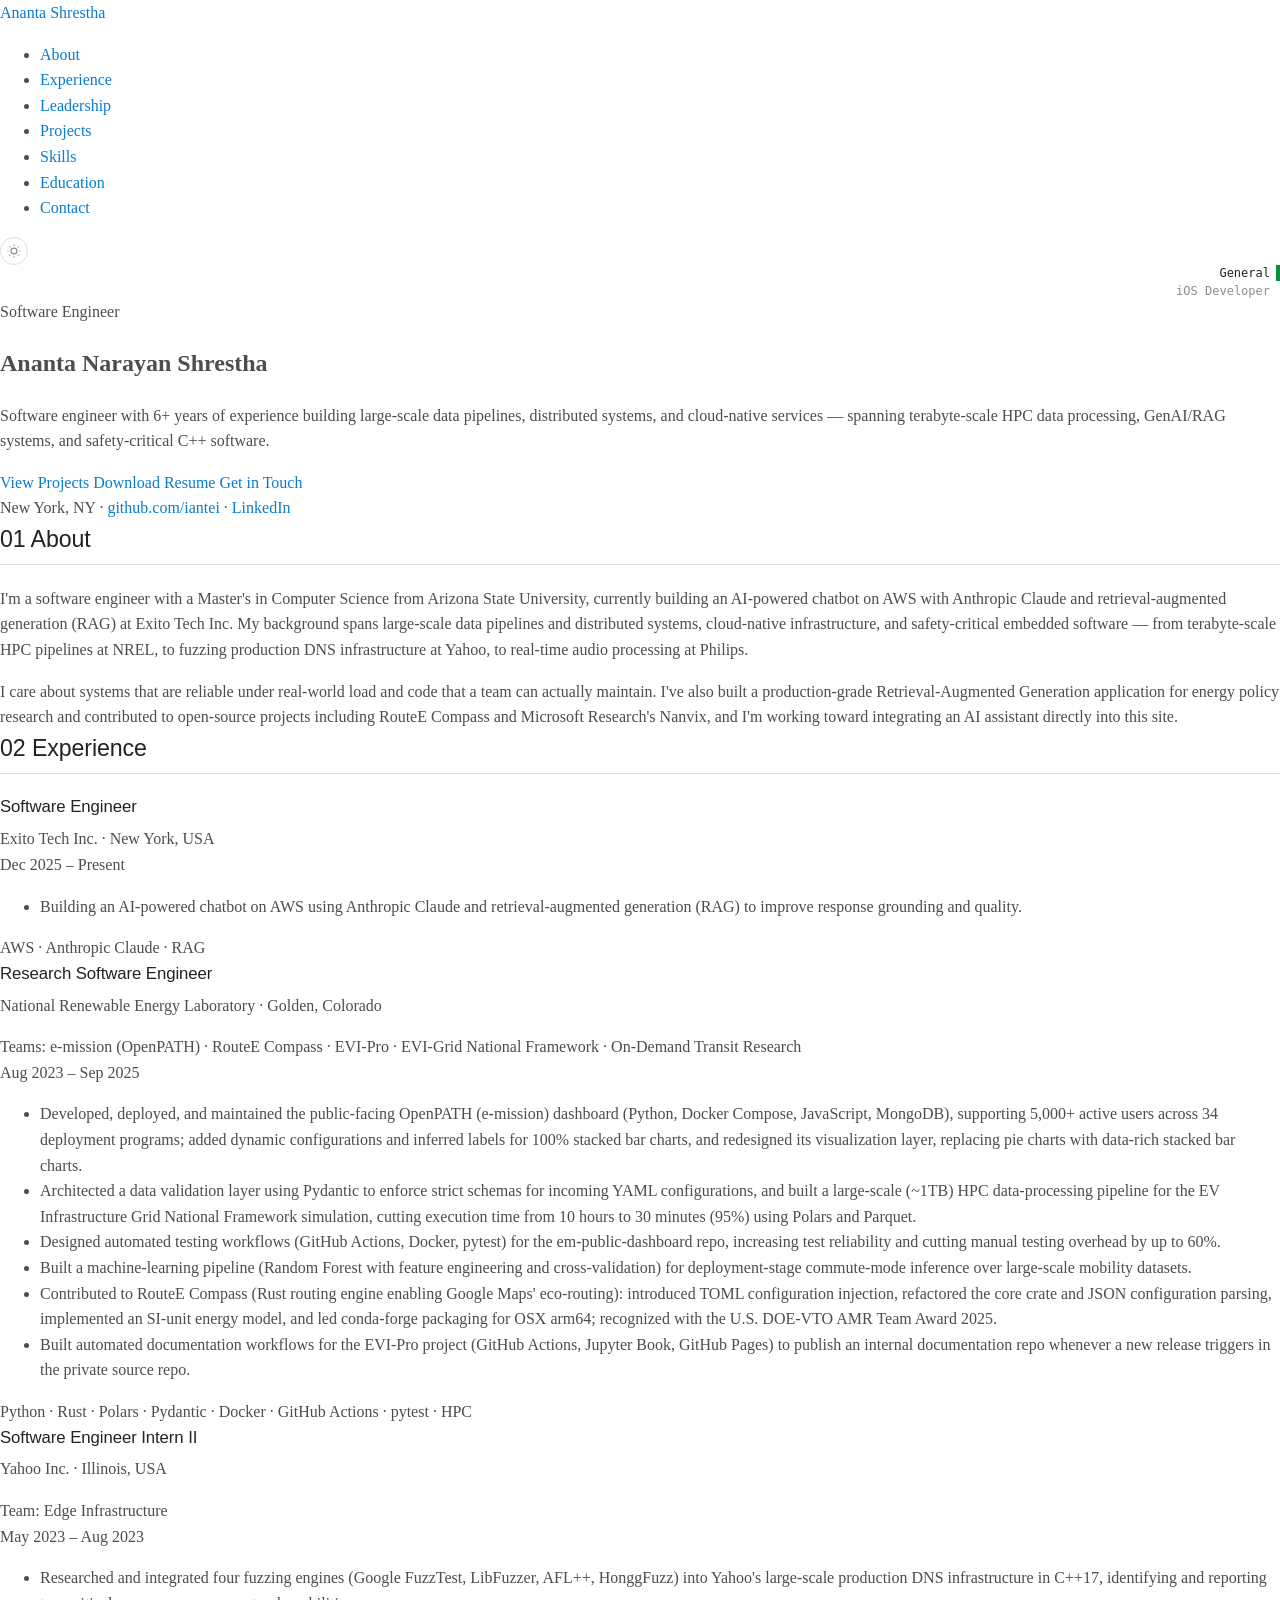
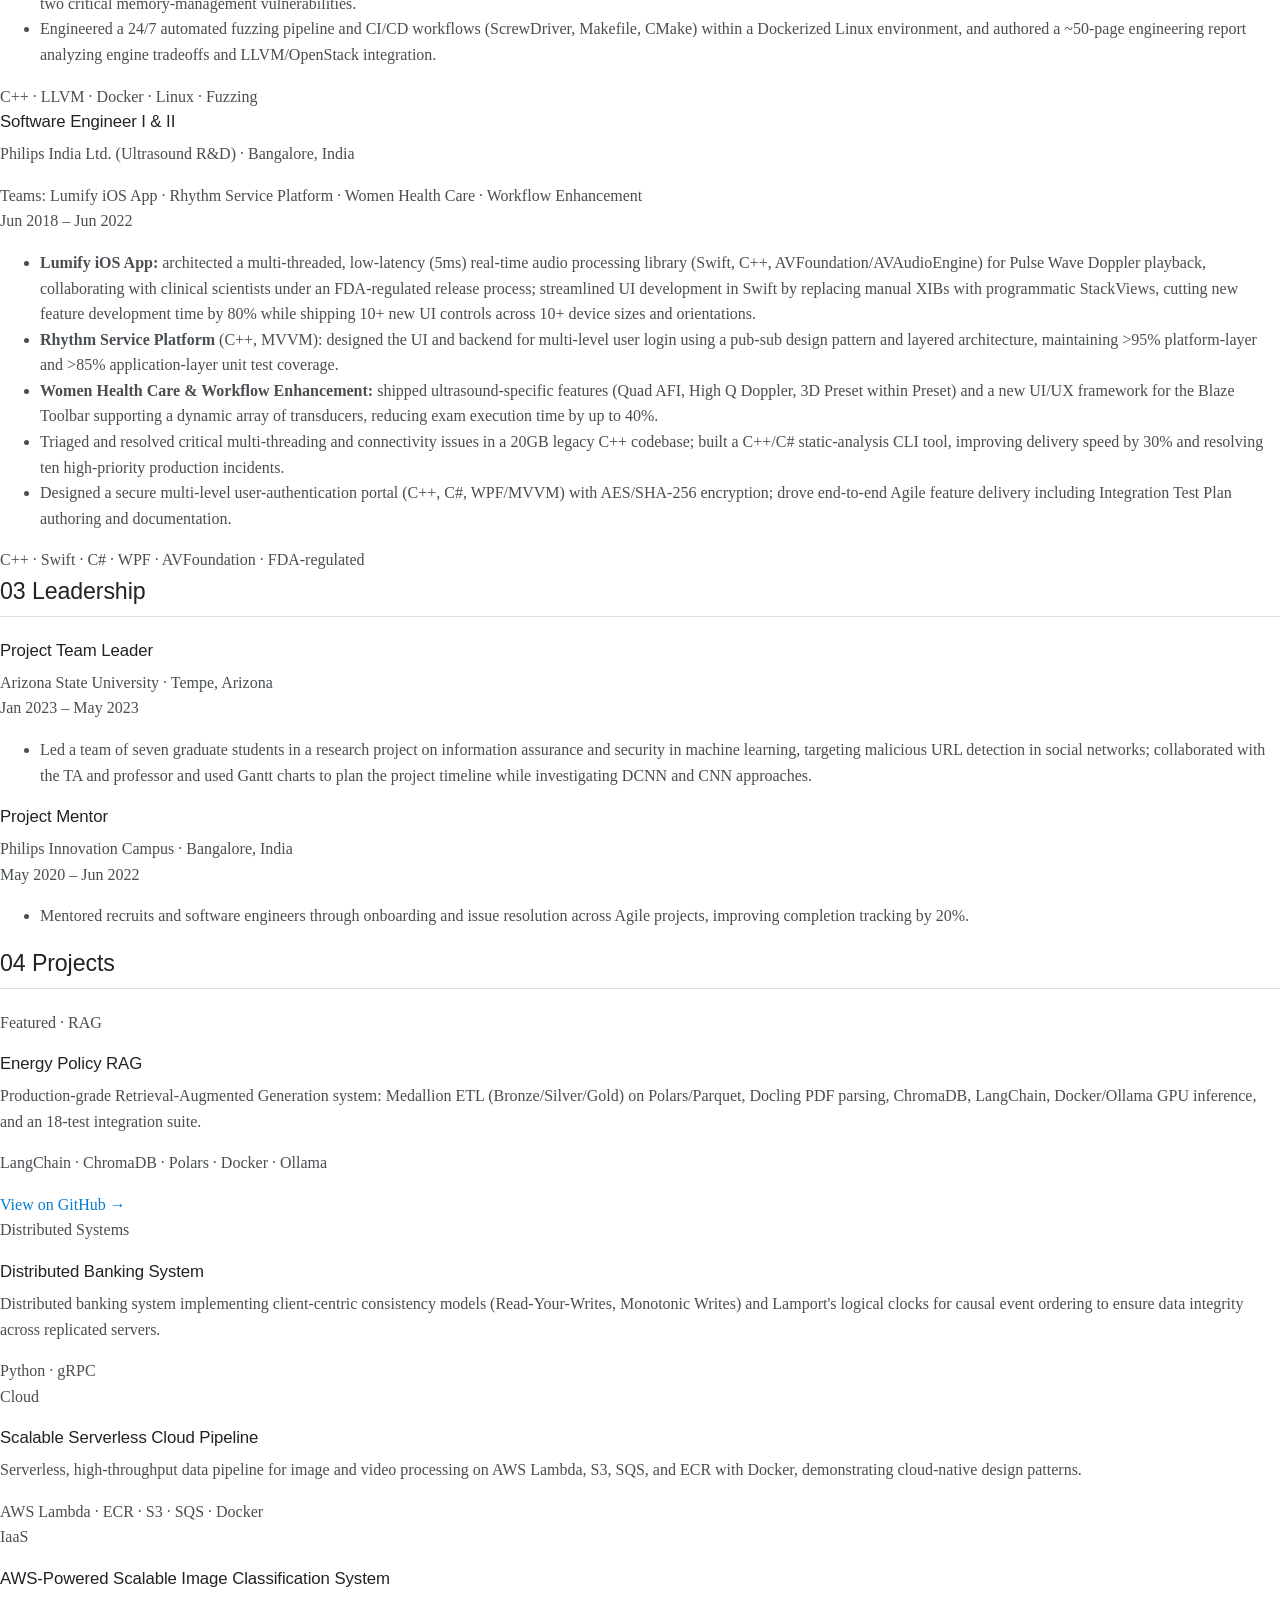
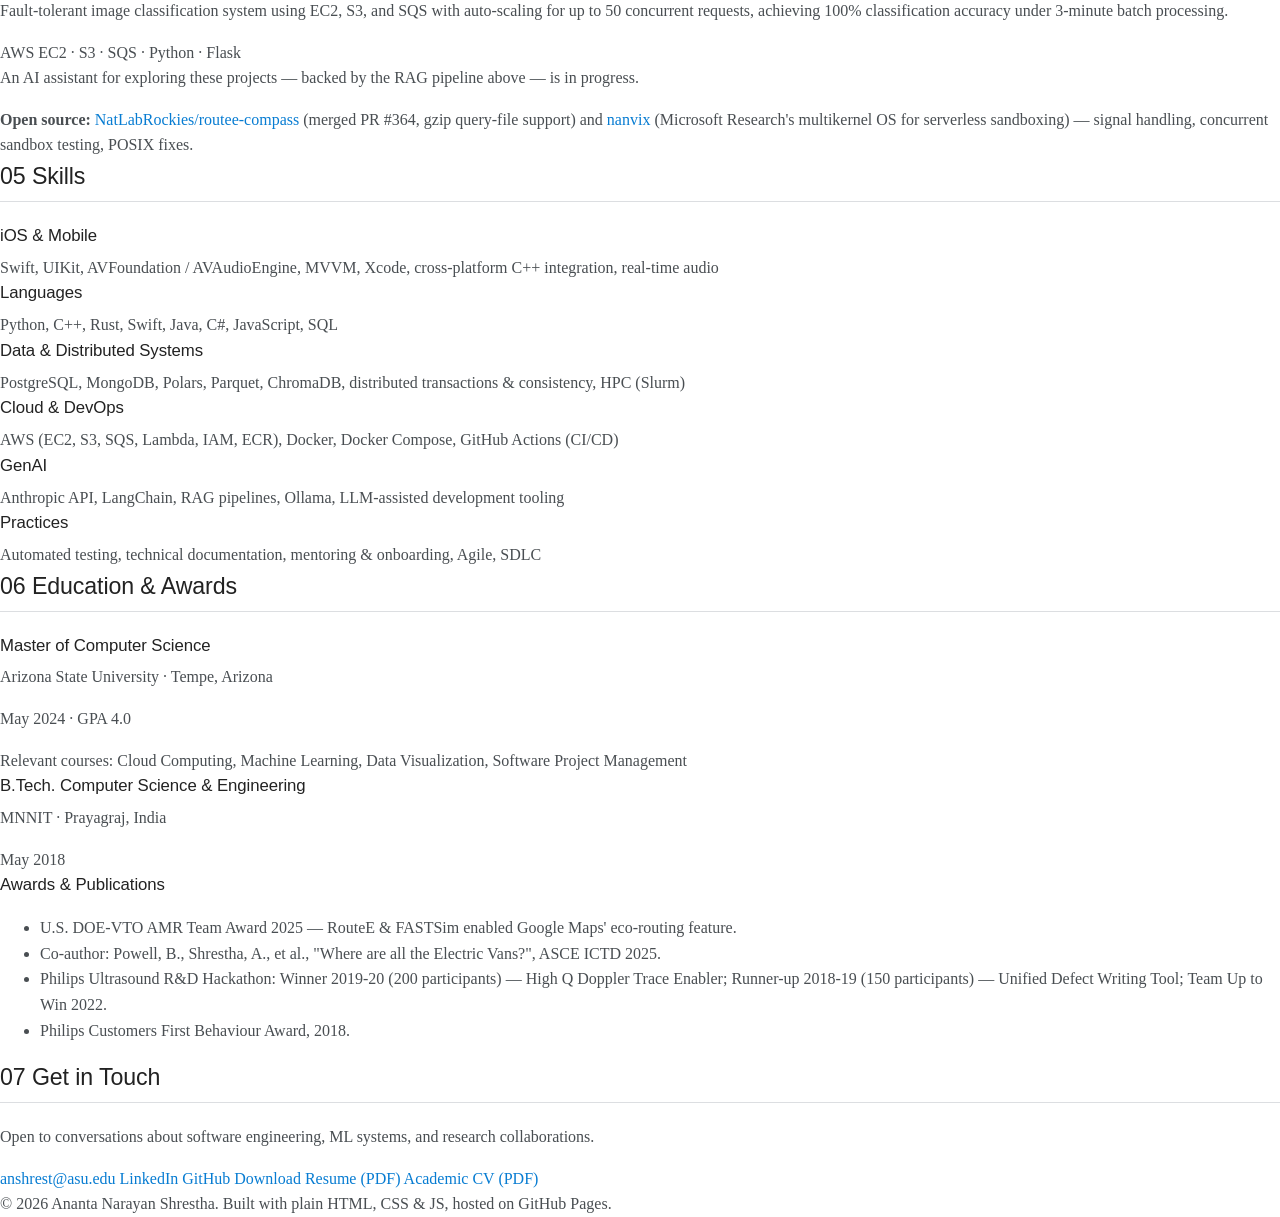
==== commit 987b4635: "Add academic CV for PhD applications Two-page CV built for faculty outreach: education and publicati" ====
--- a/index.html
+++ b/index.html
@@ -3,137 +3,337 @@
 <head>
 <meta charset="UTF-8">
 <meta name="viewport" content="width=device-width, initial-scale=1.0">
-<title>Ananta Narayan Shrestha</title>
-<meta name="description" content="Software engineer, 6+ years across low-latency C++, distributed systems, and large-scale data pipelines. New York, NY.">
-<meta property="og:type" content="website">
-<meta property="og:title" content="Ananta Narayan Shrestha">
-<meta property="og:description" content="Software engineer, 6+ years across low-latency C++, distributed systems, and large-scale data pipelines. New York, NY.">
-<meta property="og:url" content="https://iantei.github.io/index.html">
-<meta name="twitter:card" content="summary">
-<link rel="icon" href="data:image/svg+xml,%3Csvg xmlns='http://www.w3.org/2000/svg' viewBox='0 0 32 32'%3E%3Crect width='32' height='32' fill='%230a8f3c'/%3E%3Ctext x='16' y='22' font-family='monospace' font-size='16' fill='white' text-anchor='middle'%3EAS%3C/text%3E%3C/svg%3E">
-<link rel="preconnect" href="https://fonts.googleapis.com">
-<link rel="preconnect" href="https://fonts.gstatic.com" crossorigin>
-<link href="https://fonts.googleapis.com/css2?family=Lato:wght@400;700&family=Lora:ital,wght@0,400;0,700;1,400&family=Roboto+Mono:wght@400;500&display=swap" rel="stylesheet">
+<title>Ananta Narayan Shrestha — Software Engineer</title>
+<meta name="description" content="Portfolio of Ananta Narayan Shrestha — Software Engineer specializing in ML pipelines, systems programming, and cloud infrastructure.">
+<link rel="icon" href="data:,">
 <link rel="stylesheet" href="styles.css">
 </head>
 <body>
-<div class="page-container">
-
-  <aside class="sidebar">
-    <div class="name"><a href="index.html">Ananta Shrestha</a></div>
-    <p class="tagline" data-text-general="Software Engineer" data-text-ios="iOS &amp; Systems Engineer">Software Engineer</p>
-    <nav class="nav-items" aria-label="Sections">
-      <div class="nav-item active"><a href="index.html" aria-current="page">About</a></div>
-      <div class="nav-item"><a href="experience.html">Experience</a></div>
-      <div class="nav-item"><a href="projects.html">Projects</a></div>
-      <div class="nav-item"><a href="Ananta_Shrestha_Resume.pdf" download
-          data-href-general="Ananta_Shrestha_Resume.pdf" data-href-ios="Ananta_Shrestha_Resume_iOS.pdf"
-          data-label-general="Résumé" data-label-ios="Résumé (iOS)">Résumé</a></div>
-    </nav>
-
-    <div class="sidebar-controls">
+
+<header class="site-header">
+  <nav class="nav">
+    <a href="#top" class="nav-brand">Ananta Shrestha</a>
+    <button class="nav-toggle" id="navToggle" aria-label="Toggle menu" aria-expanded="false">
+      <span></span><span></span><span></span>
+    </button>
+    <ul class="nav-links" id="navLinks">
+      <li><a href="#about">About</a></li>
+      <li><a href="#experience">Experience</a></li>
+      <li><a href="#leadership">Leadership</a></li>
+      <li><a href="#projects">Projects</a></li>
+      <li><a href="#skills">Skills</a></li>
+      <li><a href="#education">Education</a></li>
+      <li><a href="#contact">Contact</a></li>
+    </ul>
+    <button class="theme-toggle" id="themeToggle" aria-label="Toggle dark mode">
+      <svg class="icon-sun" width="18" height="18" viewBox="0 0 24 24" fill="none" stroke="currentColor" stroke-width="2"><circle cx="12" cy="12" r="5"/><path d="M12 1v2M12 21v2M4.22 4.22l1.42 1.42M18.36 18.36l1.42 1.42M1 12h2M21 12h2M4.22 19.78l1.42-1.42M18.36 5.64l1.42-1.42"/></svg>
+      <svg class="icon-moon" width="18" height="18" viewBox="0 0 24 24" fill="none" stroke="currentColor" stroke-width="2"><path d="M21 12.79A9 9 0 1 1 11.21 3 7 7 0 0 0 21 12.79z"/></svg>
+    </button>
+  </nav>
+</header>
+
+<main id="top">
+
+  <section class="hero">
+    <div class="container">
       <div class="mode-toggle" role="group" aria-label="Portfolio focus">
-        <span class="mode-label">Focus</span>
-        <button type="button" class="mode-btn active" data-mode="general">general</button>
-        <button type="button" class="mode-btn" data-mode="ios">ios</button>
-      </div>
-      <button class="theme-toggle" id="themeToggle" aria-label="Toggle dark mode">
-        <svg class="icon-sun" width="15" height="15" viewBox="0 0 24 24" fill="none" stroke="currentColor" stroke-width="2"><circle cx="12" cy="12" r="5"/><path d="M12 1v2M12 21v2M4.22 4.22l1.42 1.42M18.36 18.36l1.42 1.42M1 12h2M21 12h2M4.22 19.78l1.42-1.42M18.36 5.64l1.42-1.42"/></svg>
-        <svg class="icon-moon" width="15" height="15" viewBox="0 0 24 24" fill="none" stroke="currentColor" stroke-width="2"><path d="M21 12.79A9 9 0 1 1 11.21 3 7 7 0 0 0 21 12.79z"/></svg>
-      </button>
-    </div>
-  </aside>
-
-  <main class="content">
-    <h2>About</h2>
-
-    <div class="headshot-note">Add a headshot here — <code>images/headshot.jpg</code>, ~190px wide.</div>
-
-    <p class="lede"
-       data-text-general="I am a software engineer in New York with 6+ years building systems that have to be fast and correct at the same time — a 5&nbsp;ms real-time processing library under an FDA-regulated release, lock-free concurrency with explicit memory ordering, and a 1&nbsp;TB pipeline cut from 10 hours to 30 minutes."
-       data-text-ios="I am an iOS and systems engineer in New York with 6+ years of experience, including four years shipping FDA-regulated software at Philips — where I built a real-time, low-latency audio module for the Lumify iOS app in Swift, C++, and AVFoundation, owning it from requirements through delivery.">
-      I am a software engineer in New York with 6+ years building systems that have to be fast and
-      correct at the same time — a 5&nbsp;ms real-time processing library under an FDA-regulated
-      release, lock-free concurrency with explicit memory ordering, and a 1&nbsp;TB pipeline cut from
-      10 hours to 30 minutes.
-    </p>
-
-    <p>
-      I hold an M.S. in Computer Science from <strong>Arizona State University</strong> (4.0) and a
-      B.Tech. from <strong>MNNIT Prayagraj</strong>. I currently build an AI-powered application on AWS
-      against the Anthropic Claude API at <strong>Exito Tech</strong>. Before that I was a research
-      software engineer at the <strong>National Renewable Energy Laboratory</strong>, interned on
-      <strong>Yahoo</strong>'s edge infrastructure team fuzzing production DNS in C++17, and spent four
-      years in <strong>Philips</strong> Ultrasound R&amp;D.
-    </p>
-
-    <p>
-      What I actually enjoy is the layer where correctness gets hard: race conditions in update
-      propagation, memory behaviour under a deadline, and the consistency guarantees a replicated
-      store is really providing. I have implemented Read-Your-Writes and Monotonic Writes with
-      Lamport clocks from first principles, and I have spent enough time in a 20&nbsp;GB legacy C++
-      codebase to have opinions about how that work should be done.
-    </p>
-
-    <p>
-      I contribute to open source — four merged PRs to
-      <a href="https://github.com/NatLabRockies/routee-compass" target="_blank" rel="noopener">routee-compass</a>,
-      the Rust routing engine behind Google Maps' eco-routing, recognized with the U.S. DOE–VTO AMR
-      Team Award 2025.
-    </p>
-
-    <h2>Skills</h2>
-
-    <div class="row tight skill-row" data-skill="ios">
-      <div class="label"><span class="primary">iOS &amp; Mobile</span></div>
-      <div class="body">Swift, UIKit, AVFoundation / AVAudioEngine, MVVM, Xcode, cross-platform C++ integration, real-time audio</div>
-    </div>
-    <div class="row tight">
-      <div class="label"><span class="primary">Languages</span></div>
-      <div class="body">C++ (11/14/17), Python, Rust, C#, Swift, Java, JavaScript, C, SQL</div>
-    </div>
-    <div class="row tight">
-      <div class="label"><span class="primary">Systems</span></div>
-      <div class="body">Lock-free concurrency &amp; atomics, memory ordering, multi-threading, race-condition diagnosis, low-latency constraints, profiling &amp; performance tuning, static analysis, fuzzing, CMake</div>
-    </div>
-    <div class="row tight">
-      <div class="label"><span class="primary">Data &amp; Distributed</span></div>
-      <div class="body">Distributed consistency models, logical clocks, replicated state, schema enforcement (Pydantic), PostgreSQL, MongoDB, Polars, Parquet, ChromaDB, gRPC, HPC (Slurm)</div>
-    </div>
-    <div class="row tight">
-      <div class="label"><span class="primary">Cloud &amp; DevOps</span></div>
-      <div class="body">AWS (EC2, S3, SQS, Lambda, IAM, ECR), Docker, Docker Compose, GitHub Actions (CI/CD), Linux</div>
-    </div>
-    <div class="row tight">
-      <div class="label"><span class="primary">GenAI</span></div>
-      <div class="body">Anthropic API, LangChain, RAG pipelines, Ollama, prompt engineering, LLM-assisted development tooling</div>
-    </div>
-    <div class="row tight">
-      <div class="label"><span class="primary">Practices</span></div>
-      <div class="body">Automated testing, technical documentation, mentoring &amp; onboarding, Agile, SDLC</div>
-    </div>
-
-    <h2>Contact</h2>
-
-    <div class="contact-row">
-      <div class="k">Email</div>
-      <div class="v mono"><a href="mailto:anshrest@asu.edu">anshrest@asu.edu</a></div>
-    </div>
-    <div class="contact-row">
-      <div class="k">GitHub</div>
-      <div class="v mono"><a href="https://github.com/iantei" target="_blank" rel="noopener">github.com/iantei</a></div>
-    </div>
-    <div class="contact-row">
-      <div class="k">LinkedIn</div>
-      <div class="v mono"><a href="https://www.linkedin.com/in/ananta-narayan-shrestha/" target="_blank" rel="noopener">ananta-narayan-shrestha</a></div>
-    </div>
-    <div class="contact-row">
-      <div class="k">Location</div>
-      <div class="v">New York, NY</div>
-    </div>
-    <p class="footer">© <span id="year"></span> Ananta Narayan Shrestha · Built with plain HTML, CSS &amp; JS, hosted on GitHub Pages.</p>
-  </main>
-</div>
+        <button type="button" class="mode-btn active" data-mode="general">General</button>
+        <button type="button" class="mode-btn" data-mode="ios">iOS Developer</button>
+      </div>
+      <p class="eyebrow" data-text-general="Software Engineer" data-text-ios="iOS &amp; Systems Engineer">Software Engineer</p>
+      <h1>Ananta Narayan Shrestha</h1>
+      <p class="hero-lede"
+         data-text-general="Software engineer with 6+ years of experience building large-scale data pipelines, distributed systems, and cloud-native services — spanning terabyte-scale HPC data processing, GenAI/RAG systems, and safety-critical C++ software."
+         data-text-ios="iOS and systems engineer with 6+ years of experience, including 4 years shipping FDA-regulated software at Philips — where I was the sole developer of a real-time audio module for the Lumify iOS app (Swift, C++, AVFoundation), owning it from requirements through delivery.">
+        Software engineer with 6+ years of experience building large-scale data pipelines,
+        distributed systems, and cloud-native services — spanning terabyte-scale HPC data
+        processing, GenAI/RAG systems, and safety-critical C++ software.
+      </p>
+      <div class="hero-actions">
+        <a href="#projects" class="btn btn-primary">View Projects</a>
+        <a href="Ananta_Shrestha_Resume.pdf" class="btn btn-secondary" download
+           data-href-general="Ananta_Shrestha_Resume.pdf" data-href-ios="Ananta_Shrestha_Resume_iOS.pdf"
+           data-label-general="Download Resume" data-label-ios="Download Resume (iOS)">Download Resume</a>
+        <a href="#contact" class="btn btn-secondary">Get in Touch</a>
+      </div>
+      <div class="hero-meta">
+        <span>New York, NY</span>
+        <span aria-hidden="true">·</span>
+        <a href="https://github.com/iantei" target="_blank" rel="noopener">github.com/iantei</a>
+        <span aria-hidden="true">·</span>
+        <a href="https://www.linkedin.com/in/ananta-narayan-shrestha/" target="_blank" rel="noopener">LinkedIn</a>
+      </div>
+    </div>
+  </section>
+
+  <section id="about" class="section">
+    <div class="container">
+      <h2 class="section-title"><span class="section-num">01</span> About</h2>
+      <div class="about-grid">
+        <p data-text-general="I'm a software engineer with a Master's in Computer Science from Arizona State University, currently building an AI-powered chatbot on AWS with Anthropic Claude and retrieval-augmented generation (RAG) at Exito Tech Inc. My background spans large-scale data pipelines and distributed systems, cloud-native infrastructure, and safety-critical embedded software — from terabyte-scale HPC pipelines at NREL, to fuzzing production DNS infrastructure at Yahoo, to real-time audio processing at Philips."
+           data-text-ios="I'm an iOS and systems engineer with a Master's in Computer Science from Arizona State University. At Philips Ultrasound R&amp;D I was the sole developer of a real-time, low-latency audio module for the Lumify iOS app (Swift, C++, AVFoundation/AVAudioEngine), shipped in an FDA-regulated App Store medical product — owning it from requirements through delivery. I'm currently building an AI-powered chatbot on AWS with Anthropic Claude and RAG at Exito Tech Inc.">
+          I'm a software engineer with a Master's in Computer Science from Arizona State University, currently
+          building an AI-powered chatbot on AWS with Anthropic Claude and retrieval-augmented generation (RAG)
+          at Exito Tech Inc. My background spans large-scale data pipelines and distributed systems, cloud-native
+          infrastructure, and safety-critical embedded software — from terabyte-scale HPC pipelines at NREL, to
+          fuzzing production DNS infrastructure at Yahoo, to real-time audio processing at Philips.
+        </p>
+        <p>
+          I care about systems that are reliable under real-world load and code that a team can actually
+          maintain. I've also built a production-grade Retrieval-Augmented Generation application for energy
+          policy research and contributed to open-source projects including RouteE Compass and Microsoft
+          Research's Nanvix, and I'm working toward integrating an AI assistant directly into this site.
+        </p>
+      </div>
+    </div>
+  </section>
+
+  <section id="experience" class="section section-alt">
+    <div class="container">
+      <h2 class="section-title"><span class="section-num">02</span> Experience</h2>
+      <div class="timeline">
+
+        <article class="timeline-item">
+          <div class="timeline-header">
+            <div>
+              <h3>Software Engineer</h3>
+              <p class="timeline-org">Exito Tech Inc. · New York, USA</p>
+            </div>
+            <p class="timeline-date">Dec 2025 – Present</p>
+          </div>
+          <ul>
+            <li>Building an AI-powered chatbot on AWS using Anthropic Claude and retrieval-augmented generation (RAG) to improve response grounding and quality.</li>
+          </ul>
+          <p class="timeline-tags">AWS · Anthropic Claude · RAG</p>
+        </article>
+
+        <article class="timeline-item" data-emphasis="ios-secondary">
+          <div class="timeline-header">
+            <div>
+              <h3>Research Software Engineer</h3>
+              <p class="timeline-org">National Renewable Energy Laboratory · Golden, Colorado</p>
+              <p class="timeline-teams">Teams: e-mission (OpenPATH) · RouteE Compass · EVI-Pro · EVI-Grid National Framework · On-Demand Transit Research</p>
+            </div>
+            <p class="timeline-date">Aug 2023 – Sep 2025</p>
+          </div>
+          <ul>
+            <li>Developed, deployed, and maintained the public-facing OpenPATH (e-mission) dashboard (Python, Docker Compose, JavaScript, MongoDB), supporting 5,000+ active users across 34 deployment programs; added dynamic configurations and inferred labels for 100% stacked bar charts, and redesigned its visualization layer, replacing pie charts with data-rich stacked bar charts.</li>
+            <li>Architected a data validation layer using Pydantic to enforce strict schemas for incoming YAML configurations, and built a large-scale (~1TB) HPC data-processing pipeline for the EV Infrastructure Grid National Framework simulation, cutting execution time from 10 hours to 30 minutes (95%) using Polars and Parquet.</li>
+            <li>Designed automated testing workflows (GitHub Actions, Docker, pytest) for the em-public-dashboard repo, increasing test reliability and cutting manual testing overhead by up to 60%.</li>
+            <li>Built a machine-learning pipeline (Random Forest with feature engineering and cross-validation) for deployment-stage commute-mode inference over large-scale mobility datasets.</li>
+            <li>Contributed to RouteE Compass (Rust routing engine enabling Google Maps' eco-routing): introduced TOML configuration injection, refactored the core crate and JSON configuration parsing, implemented an SI-unit energy model, and led conda-forge packaging for OSX arm64; recognized with the U.S. DOE-VTO AMR Team Award 2025.</li>
+            <li>Built automated documentation workflows for the EVI-Pro project (GitHub Actions, Jupyter Book, GitHub Pages) to publish an internal documentation repo whenever a new release triggers in the private source repo.</li>
+          </ul>
+          <p class="timeline-tags">Python · Rust · Polars · Pydantic · Docker · GitHub Actions · pytest · HPC</p>
+        </article>
+
+        <article class="timeline-item">
+          <div class="timeline-header">
+            <div>
+              <h3>Software Engineer Intern II</h3>
+              <p class="timeline-org">Yahoo Inc. · Illinois, USA</p>
+              <p class="timeline-teams">Team: Edge Infrastructure</p>
+            </div>
+            <p class="timeline-date">May 2023 – Aug 2023</p>
+          </div>
+          <ul>
+            <li>Researched and integrated four fuzzing engines (Google FuzzTest, LibFuzzer, AFL++, HonggFuzz) into Yahoo's large-scale production DNS infrastructure in C++17, identifying and reporting two critical memory-management vulnerabilities.</li>
+            <li>Engineered a 24/7 automated fuzzing pipeline and CI/CD workflows (ScrewDriver, Makefile, CMake) within a Dockerized Linux environment, and authored a ~50-page engineering report analyzing engine tradeoffs and LLVM/OpenStack integration.</li>
+          </ul>
+          <p class="timeline-tags">C++ · LLVM · Docker · Linux · Fuzzing</p>
+        </article>
+
+        <article class="timeline-item" data-emphasis="ios-primary">
+          <div class="timeline-header">
+            <div>
+              <h3>Software Engineer I &amp; II</h3>
+              <p class="timeline-org">Philips India Ltd. (Ultrasound R&amp;D) · Bangalore, India</p>
+              <p class="timeline-teams">Teams: Lumify iOS App · Rhythm Service Platform · Women Health Care · Workflow Enhancement</p>
+            </div>
+            <p class="timeline-date">Jun 2018 – Jun 2022</p>
+          </div>
+          <ul>
+            <li><strong>Lumify iOS App:</strong> architected a multi-threaded, low-latency (5ms) real-time audio processing library (Swift, C++, AVFoundation/AVAudioEngine) for Pulse Wave Doppler playback, collaborating with clinical scientists under an FDA-regulated release process; streamlined UI development in Swift by replacing manual XIBs with programmatic StackViews, cutting new feature development time by 80% while shipping 10+ new UI controls across 10+ device sizes and orientations.</li>
+            <li><strong>Rhythm Service Platform</strong> (C++, MVVM): designed the UI and backend for multi-level user login using a pub-sub design pattern and layered architecture, maintaining &gt;95% platform-layer and &gt;85% application-layer unit test coverage.</li>
+            <li><strong>Women Health Care &amp; Workflow Enhancement:</strong> shipped ultrasound-specific features (Quad AFI, High Q Doppler, 3D Preset within Preset) and a new UI/UX framework for the Blaze Toolbar supporting a dynamic array of transducers, reducing exam execution time by up to 40%.</li>
+            <li>Triaged and resolved critical multi-threading and connectivity issues in a 20GB legacy C++ codebase; built a C++/C# static-analysis CLI tool, improving delivery speed by 30% and resolving ten high-priority production incidents.</li>
+            <li>Designed a secure multi-level user-authentication portal (C++, C#, WPF/MVVM) with AES/SHA-256 encryption; drove end-to-end Agile feature delivery including Integration Test Plan authoring and documentation.</li>
+          </ul>
+          <p class="timeline-tags">C++ · Swift · C# · WPF · AVFoundation · FDA-regulated</p>
+        </article>
+
+      </div>
+    </div>
+  </section>
+
+  <section id="leadership" class="section">
+    <div class="container">
+      <h2 class="section-title"><span class="section-num">03</span> Leadership</h2>
+      <div class="timeline">
+
+        <article class="timeline-item">
+          <div class="timeline-header">
+            <div>
+              <h3>Project Team Leader</h3>
+              <p class="timeline-org">Arizona State University · Tempe, Arizona</p>
+            </div>
+            <p class="timeline-date">Jan 2023 – May 2023</p>
+          </div>
+          <ul>
+            <li>Led a team of seven graduate students in a research project on information assurance and security in machine learning, targeting malicious URL detection in social networks; collaborated with the TA and professor and used Gantt charts to plan the project timeline while investigating DCNN and CNN approaches.</li>
+          </ul>
+        </article>
+
+        <article class="timeline-item">
+          <div class="timeline-header">
+            <div>
+              <h3>Project Mentor</h3>
+              <p class="timeline-org">Philips Innovation Campus · Bangalore, India</p>
+            </div>
+            <p class="timeline-date">May 2020 – Jun 2022</p>
+          </div>
+          <ul>
+            <li>Mentored recruits and software engineers through onboarding and issue resolution across Agile projects, improving completion tracking by 20%.</li>
+          </ul>
+        </article>
+
+      </div>
+    </div>
+  </section>
+
+  <section id="projects" class="section section-alt">
+    <div class="container">
+      <h2 class="section-title"><span class="section-num">04</span> Projects</h2>
+      <div class="project-grid">
+
+        <article class="project-card project-card-featured">
+          <p class="project-tag">Featured · RAG</p>
+          <h3>Energy Policy RAG</h3>
+          <p>Production-grade Retrieval-Augmented Generation system: Medallion ETL (Bronze/Silver/Gold) on Polars/Parquet, Docling PDF parsing, ChromaDB, LangChain, Docker/Ollama GPU inference, and an 18-test integration suite.</p>
+          <p class="project-tags">LangChain · ChromaDB · Polars · Docker · Ollama</p>
+          <a href="https://github.com/iantei/energy-rags" target="_blank" rel="noopener" class="project-link">View on GitHub →</a>
+        </article>
+
+        <article class="project-card">
+          <p class="project-tag">Distributed Systems</p>
+          <h3>Distributed Banking System</h3>
+          <p>Distributed banking system implementing client-centric consistency models (Read-Your-Writes, Monotonic Writes) and Lamport's logical clocks for causal event ordering to ensure data integrity across replicated servers.</p>
+          <p class="project-tags">Python · gRPC</p>
+        </article>
+
+        <article class="project-card">
+          <p class="project-tag">Cloud</p>
+          <h3>Scalable Serverless Cloud Pipeline</h3>
+          <p>Serverless, high-throughput data pipeline for image and video processing on AWS Lambda, S3, SQS, and ECR with Docker, demonstrating cloud-native design patterns.</p>
+          <p class="project-tags">AWS Lambda · ECR · S3 · SQS · Docker</p>
+        </article>
+
+        <article class="project-card">
+          <p class="project-tag">IaaS</p>
+          <h3>AWS-Powered Scalable Image Classification System</h3>
+          <p>Fault-tolerant image classification system using EC2, S3, and SQS with auto-scaling for up to 50 concurrent requests, achieving 100% classification accuracy under 3-minute batch processing.</p>
+          <p class="project-tags">AWS EC2 · S3 · SQS · Python · Flask</p>
+        </article>
+
+      </div>
+      <p class="ai-assistant-note">An AI assistant for exploring these projects — backed by the RAG pipeline above — is in progress.</p>
+      <p class="opensource-note">
+        <strong>Open source:</strong>
+        <a href="https://github.com/NatLabRockies/routee-compass" target="_blank" rel="noopener">NatLabRockies/routee-compass</a>
+        (merged PR #364, gzip query-file support) and
+        <a href="https://github.com/nanvix" target="_blank" rel="noopener">nanvix</a>
+        (Microsoft Research's multikernel OS for serverless sandboxing) — signal handling, concurrent sandbox testing, POSIX fixes.
+      </p>
+    </div>
+  </section>
+
+  <section id="skills" class="section">
+    <div class="container">
+      <h2 class="section-title"><span class="section-num">05</span> Skills</h2>
+      <div class="skills-grid">
+        <div class="skill-group" data-skill="ios">
+          <h3>iOS &amp; Mobile</h3>
+          <p>Swift, UIKit, AVFoundation / AVAudioEngine, MVVM, Xcode, cross-platform C++ integration, real-time audio</p>
+        </div>
+        <div class="skill-group" data-skill="languages">
+          <h3>Languages</h3>
+          <p>Python, C++, Rust, Swift, Java, C#, JavaScript, SQL</p>
+        </div>
+        <div class="skill-group" data-skill="data">
+          <h3>Data &amp; Distributed Systems</h3>
+          <p>PostgreSQL, MongoDB, Polars, Parquet, ChromaDB, distributed transactions &amp; consistency, HPC (Slurm)</p>
+        </div>
+        <div class="skill-group" data-skill="cloud">
+          <h3>Cloud &amp; DevOps</h3>
+          <p>AWS (EC2, S3, SQS, Lambda, IAM, ECR), Docker, Docker Compose, GitHub Actions (CI/CD)</p>
+        </div>
+        <div class="skill-group" data-skill="genai">
+          <h3>GenAI</h3>
+          <p>Anthropic API, LangChain, RAG pipelines, Ollama, LLM-assisted development tooling</p>
+        </div>
+        <div class="skill-group" data-skill="practices">
+          <h3>Practices</h3>
+          <p>Automated testing, technical documentation, mentoring &amp; onboarding, Agile, SDLC</p>
+        </div>
+      </div>
+    </div>
+  </section>
+
+  <section id="education" class="section section-alt">
+    <div class="container">
+      <h2 class="section-title"><span class="section-num">06</span> Education &amp; Awards</h2>
+
+      <div class="edu-block">
+        <h3>Master of Computer Science</h3>
+        <p class="timeline-org">Arizona State University · Tempe, Arizona</p>
+        <p class="timeline-date">May 2024 · GPA 4.0</p>
+        <p>Relevant courses: Cloud Computing, Machine Learning, Data Visualization, Software Project Management</p>
+      </div>
+
+      <div class="edu-block">
+        <h3>B.Tech. Computer Science &amp; Engineering</h3>
+        <p class="timeline-org">MNNIT · Prayagraj, India</p>
+        <p class="timeline-date">May 2018</p>
+      </div>
+
+      <div class="award-list">
+        <h3>Awards &amp; Publications</h3>
+        <ul>
+          <li>U.S. DOE-VTO AMR Team Award 2025 — RouteE &amp; FASTSim enabled Google Maps' eco-routing feature.</li>
+          <li>Co-author: Powell, B., Shrestha, A., et al., "Where are all the Electric Vans?", ASCE ICTD 2025.</li>
+          <li>Philips Ultrasound R&amp;D Hackathon: Winner 2019-20 (200 participants) — High Q Doppler Trace Enabler; Runner-up 2018-19 (150 participants) — Unified Defect Writing Tool; Team Up to Win 2022.</li>
+          <li>Philips Customers First Behaviour Award, 2018.</li>
+        </ul>
+      </div>
+    </div>
+  </section>
+
+  <section id="contact" class="section">
+    <div class="container">
+      <h2 class="section-title"><span class="section-num">07</span> Get in Touch</h2>
+      <p class="contact-lede">Open to conversations about software engineering, ML systems, and research collaborations.</p>
+      <div class="contact-links">
+        <a href="mailto:anshrest@asu.edu" class="btn btn-primary">anshrest@asu.edu</a>
+        <a href="https://www.linkedin.com/in/ananta-narayan-shrestha/" target="_blank" rel="noopener" class="btn btn-secondary">LinkedIn</a>
+        <a href="https://github.com/iantei" target="_blank" rel="noopener" class="btn btn-secondary">GitHub</a>
+        <a href="Ananta_Shrestha_Resume.pdf" class="btn btn-secondary" download
+           data-href-general="Ananta_Shrestha_Resume.pdf" data-href-ios="Ananta_Shrestha_Resume_iOS.pdf"
+           data-label-general="Download Resume (PDF)" data-label-ios="Download Resume (iOS, PDF)">Download Resume (PDF)</a>
+        <!-- Academic CV. Deliberately has no data-href-general attributes, so the
+             general/iOS resume toggle in script.js leaves it alone. -->
+        <a href="Ananta_Narayan_Shrestha_CV.pdf" class="btn btn-secondary" download>Academic CV (PDF)</a>
+      </div>
+    </div>
+  </section>
+
+</main>
+
+<footer class="site-footer">
+  <div class="container">
+    <p>© <span id="year"></span> Ananta Narayan Shrestha. Built with plain HTML, CSS &amp; JS, hosted on GitHub Pages.</p>
+  </div>
+</footer>
+
 <script src="script.js"></script>
 </body>
 </html>
